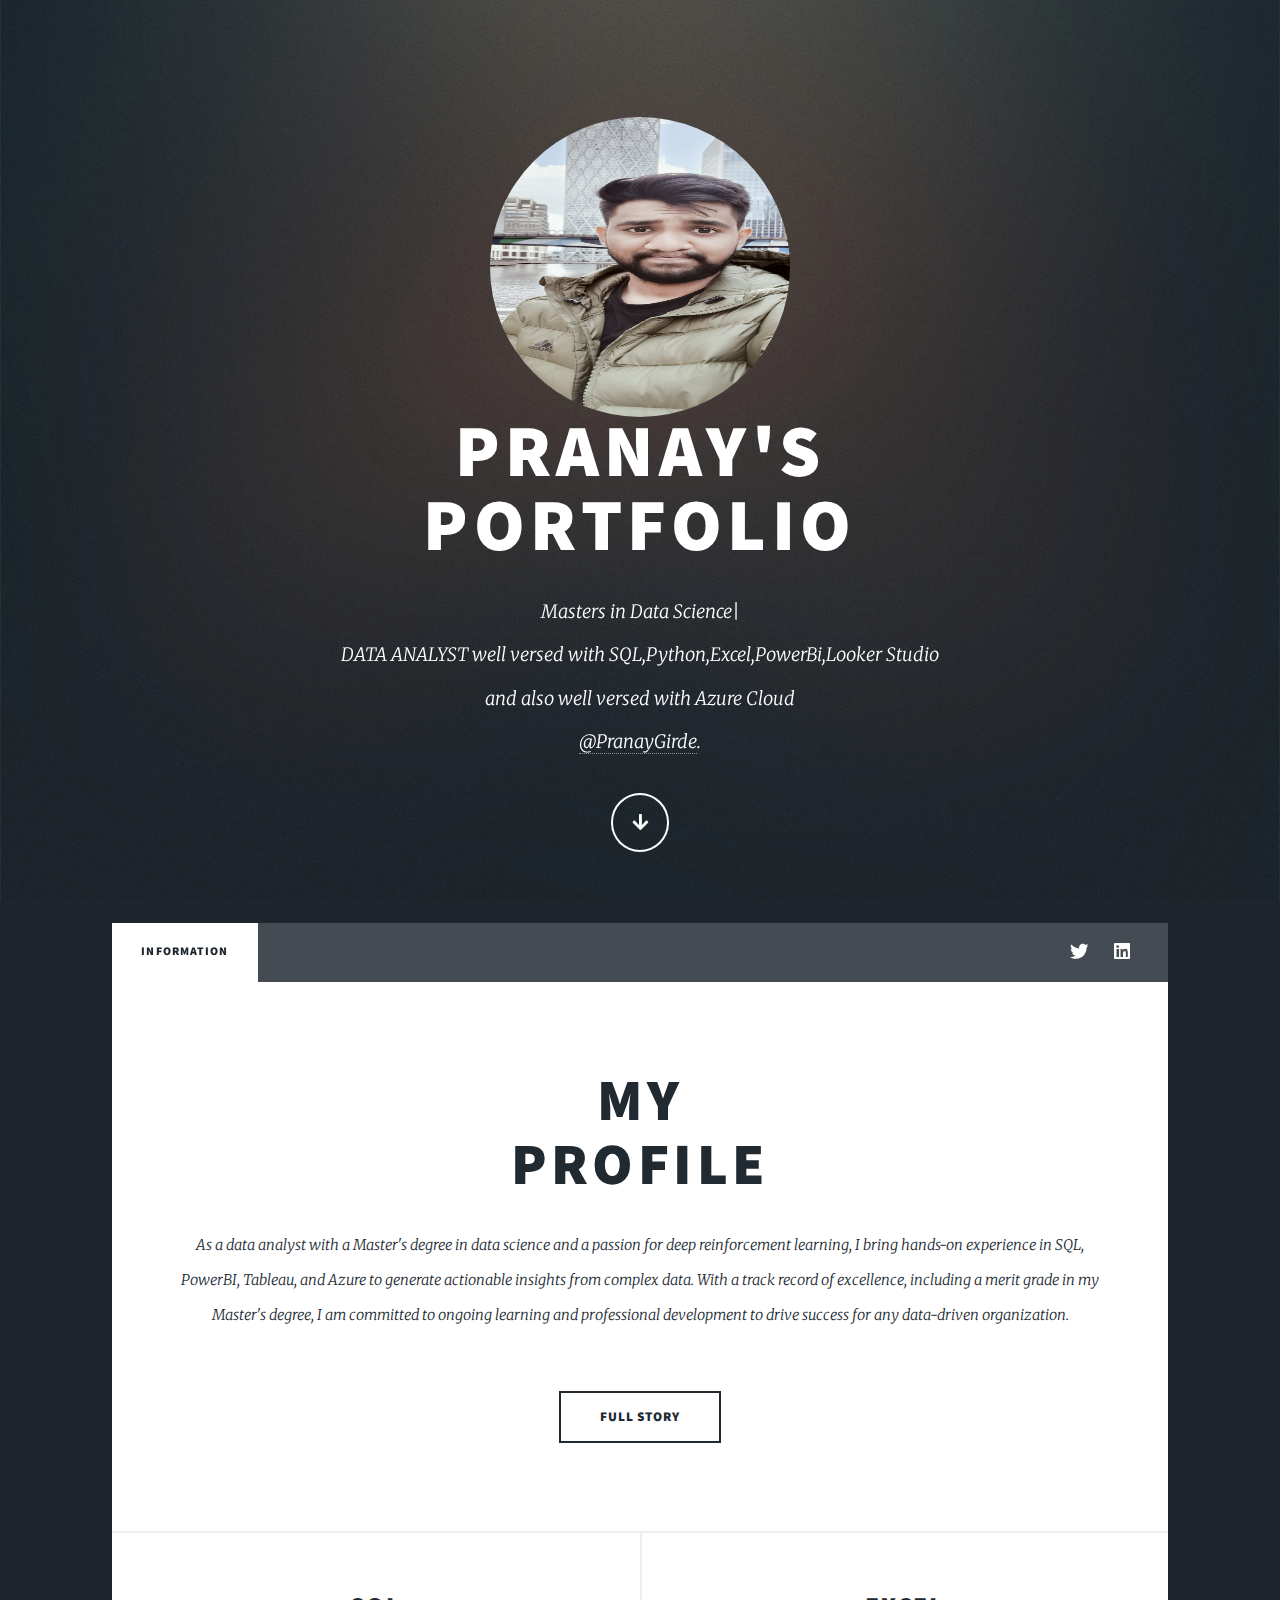
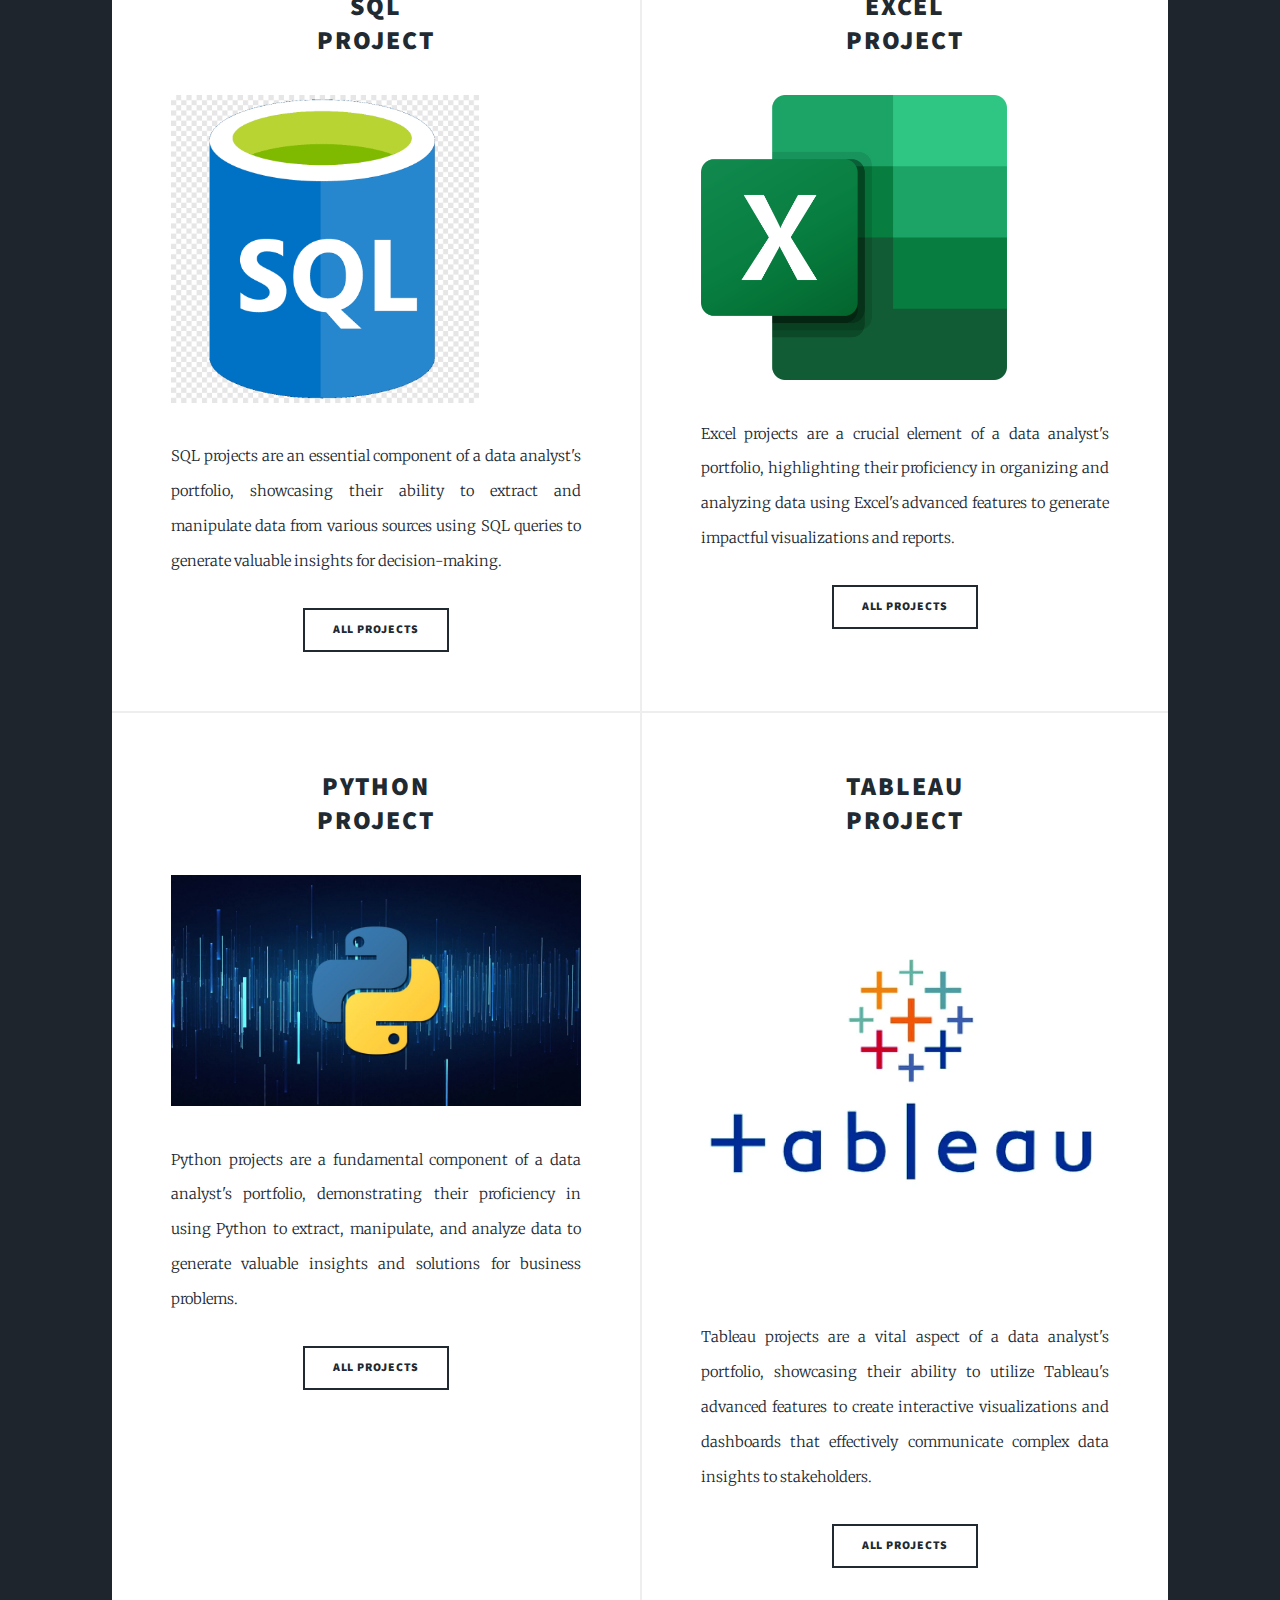
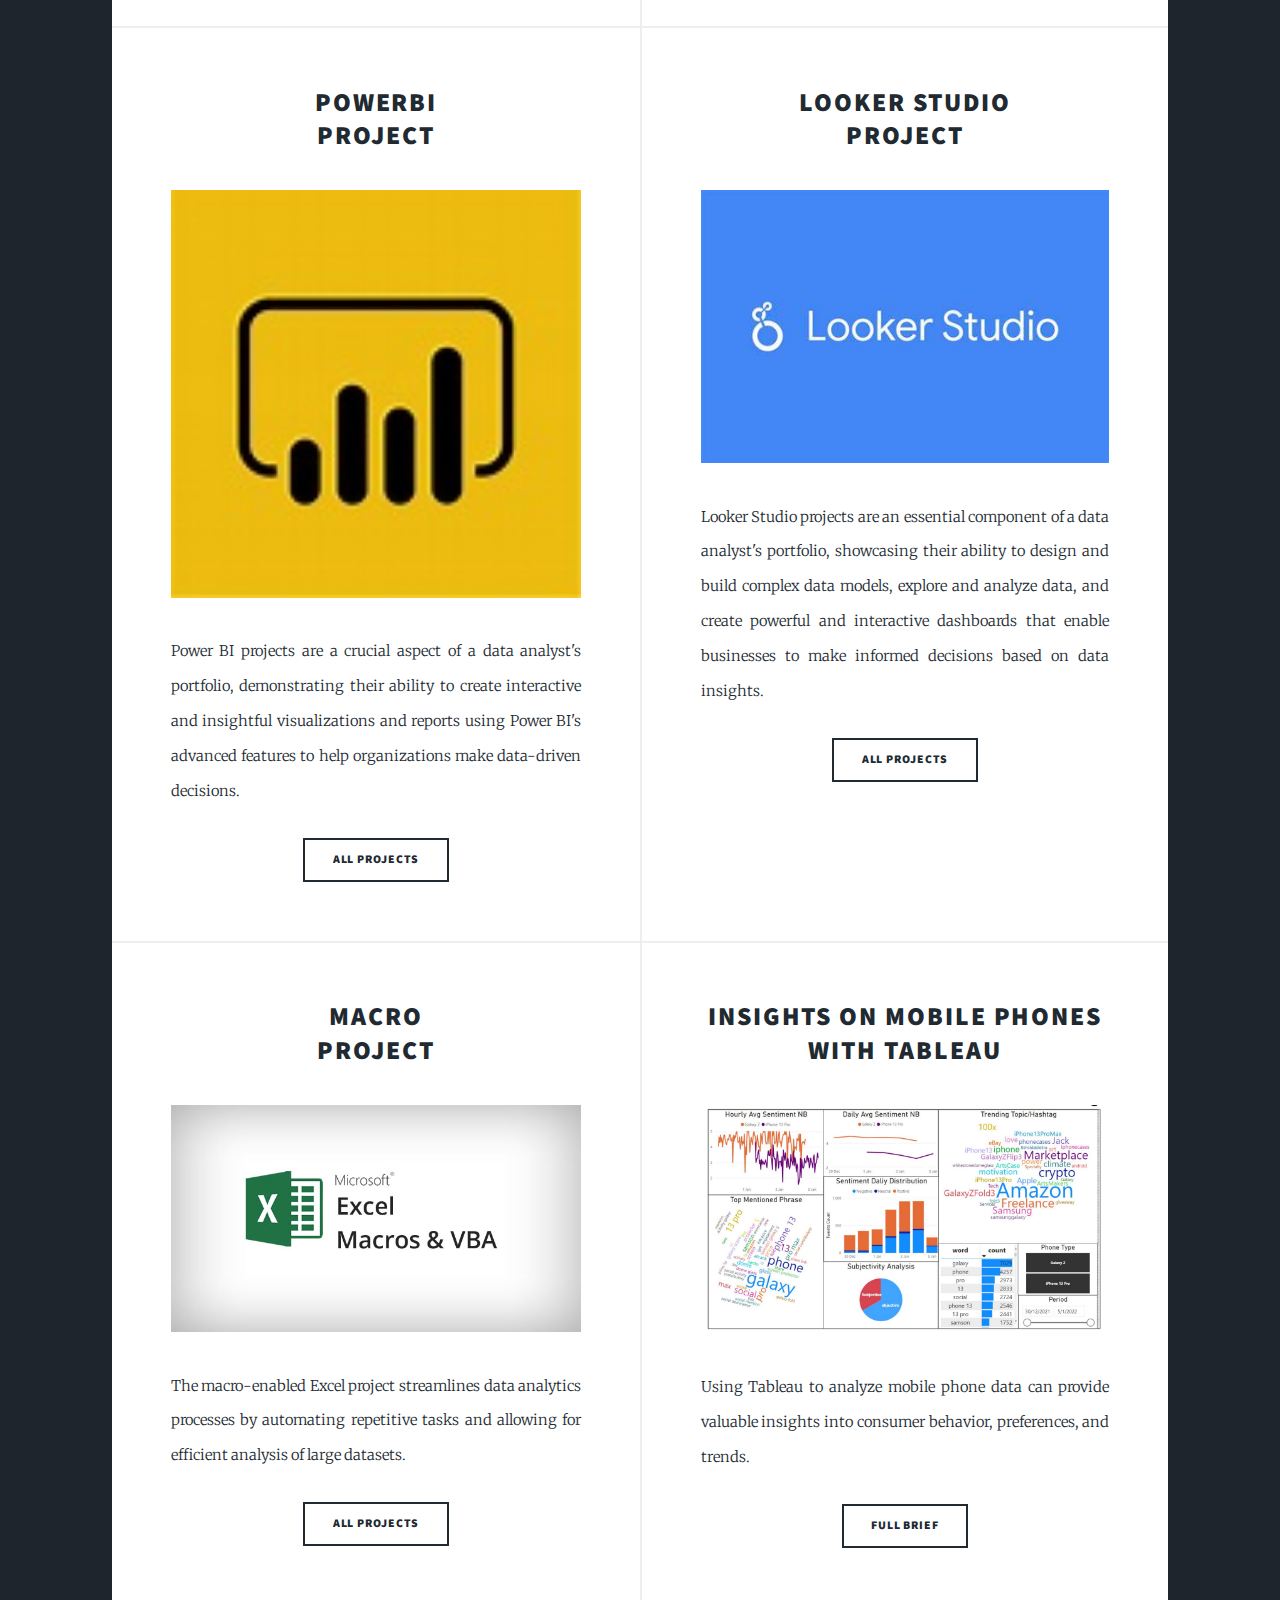
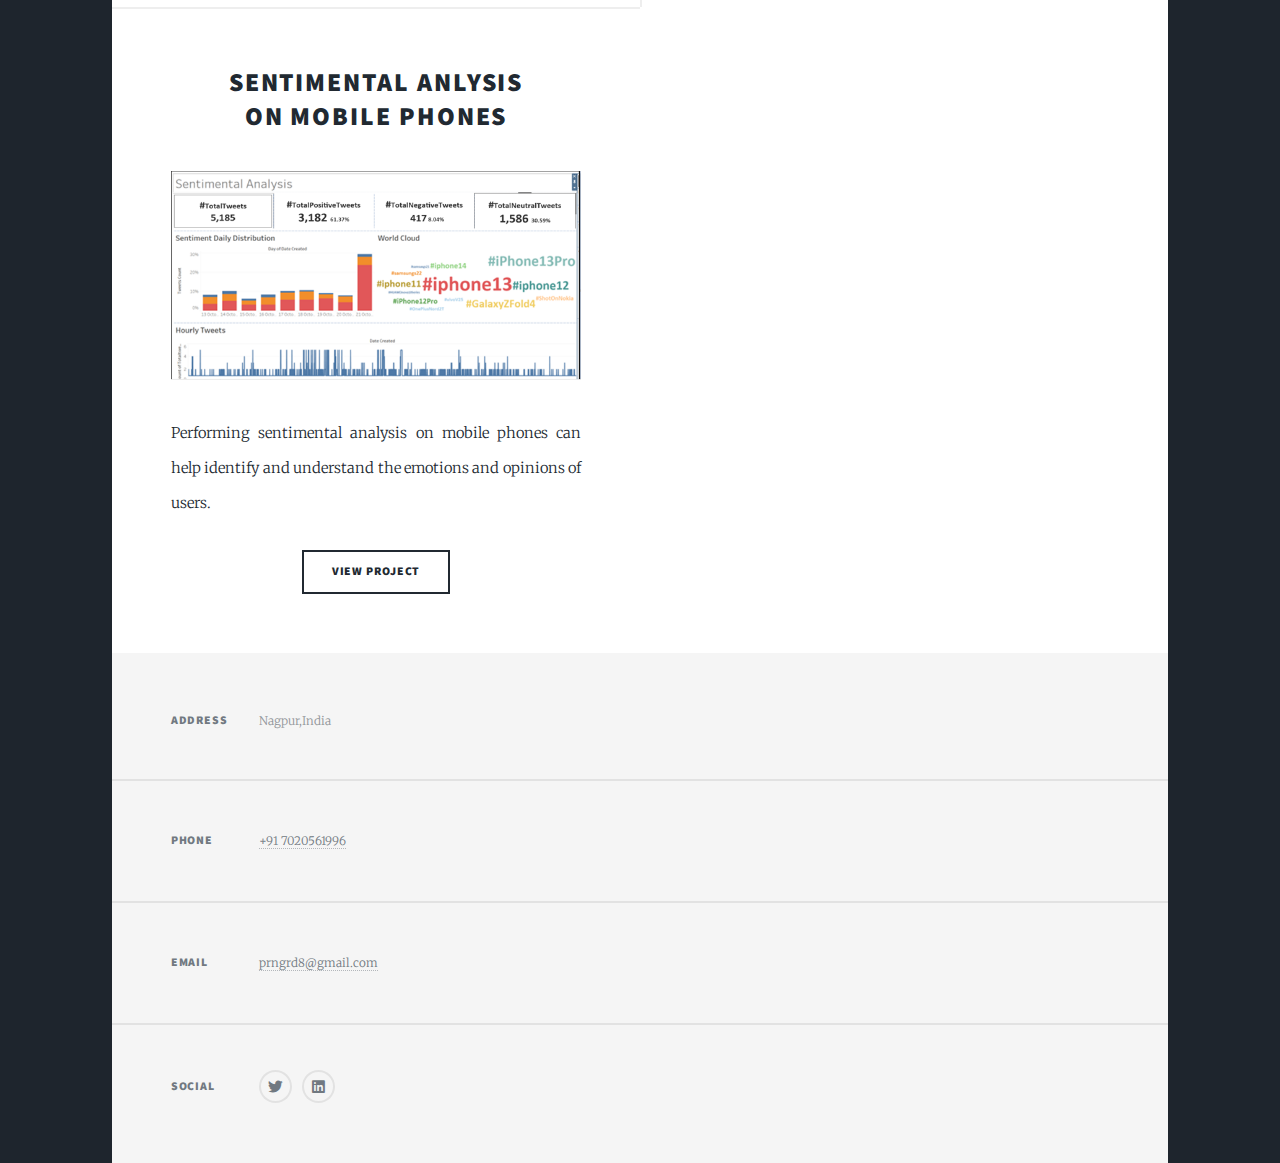
==== index.html @ 705a3957 "Add files via upload" ====
<!DOCTYPE HTML>

<html>
	<head>
		<title>PRANAY GIRDE</title>
		<meta charset="utf-8" />
		<meta name="viewport" content="width=device-width, initial-scale=1, user-scalable=no" />
		<link rel="stylesheet" href="assets/css/main.css" />
		<noscript><link rel="stylesheet" href="assets/css/noscript.css" /></noscript>
	</head>
	<body class="is-preload">

		<!-- Wrapper -->
			<div id="wrapper" class="fade-in">

				<!-- Intro -->
					<div id="intro">

						<div class="header">
							<div class="image-container">
								<img src="images/Myimage.jpeg" alt="" class="circular-image">
							  </div>
							</div> 
						
						<h1>Pranay's<br />
						Portfolio</h1>
						<p>Masters in Data Science|<br /> 
						DATA ANALYST well versed with SQL,Python,Excel,PowerBi,Looker Studio <br />and also well versed with Azure Cloud
						</br><a href="https://www.linkedin.com/in/pranay-girde-b0501016b">@PranayGirde</a>.</p>
						<ul class="actions">
							<li><a href="#header" class="button icon solid solo fa-arrow-down scrolly">Continue</a></li>
						</ul>
					</div>

				<!-- Header -->
					<header id="header">
						<a href="index.html" class="logo">Profile</a>
					</header>

				<!-- Nav -->
					<nav id="nav">
						<ul class="links">
							<li class="active"><a href="index.html">Information</a></li>
						<!--	<li><a href="generic.html">Generic Page</a></li> -->
						<!--	<li><a href="elements.html">Elements Reference</a></li> -->
						</ul>
						<ul class="icons">
							<li><a href="https://twitter.com/girde_pranay" class="icon brands fa-twitter"><span class="label">Twitter</span></a></li>
						<!--	<li><a href="#" class="icon brands fa-facebook-f"><span class="label">Facebook</span></a></li> -->
						<!--	<li><a href="#" class="icon brands fa-instagram"><span class="label">Instagram</span></a></li> -->
						<li><a href="https://www.linkedin.com/in/pranay-girde-b0501016b" class="icon brands fa-linkedin"><span class="label">GitHub</span></a></li>
						
						<!--	<li><a href="#" class="icon brands fa-github"><span class="label">GitHub</span></a></li> -->
						        
						</ul>
					</nav>

				<!-- Main -->
					<div id="main">

						<!-- Featured Post -->
							<article class="post featured">
								<header class="major">
									<!-- <span class="date">April 01, 2023</span> -->
									<h2><a href="#">My<br />
									Profile</a></h2>
									<p>As a data analyst with a Master's degree in data science and a passion for deep reinforcement learning, I
										bring hands-on experience in SQL, PowerBI, Tableau, and Azure to generate actionable insights from
										complex data. With a track record of excellence, including a merit grade in my Master's degree, I am
										committed to ongoing learning and professional development to drive success for any data-driven
										organization.</p>
								</header>
								<!-- <a href="#" class="image fit"><img src="images/Myimage1.jpg" alt="" /></a> -->
								<ul class="actions special">
								<li><a href="MyProfile.html" class="button large">Full Story</a></li> 
								</ul>
							</article>

						<!-- Posts -->
							<section class="posts">
								<article>
									<header>
									<!--	<span class="date">January 01, 2023</span> -->
										<h2><a href="#">SQL<br />
										Project</a></h2>
									</header>
									<!-- <a href="#" class="image fit"><img src="images/SQL.png" alt="" /></a>  -->
									<a href="SQLProjects.html" class="image fit"><img src="images/SQL.png" alt="" style="max-width:75%;"/></a>
									<p>SQL projects are an essential component of a data analyst's portfolio, showcasing their ability to extract and manipulate data from various sources using SQL queries to generate valuable insights for decision-making.</p>
									<ul class="actions special">
										<li><a href="SQLProjects.html" class="button">All Projects</a></li>
									</ul>
								</article>

							<!--	<article>
									<header>
										 <span class="date">Sep 01, 2021</span>
										Project</a></h2>
									</header>
									<a href="AzureProject.html" class="image fit"><img src="images/Azure.webp" alt="" style="max-width:75%;"/></a>
									<p>Excel projects are a crucial element of a data analyst's portfolio, highlighting their proficiency in organizing and analyzing data using Excel's advanced features to generate impactful visualizations and reports.</p>
									<ul class="actions special">
										<li><a href="AzureProject.html" class="button">All Projects</a></li>
									</ul>
								</article> -->	
								
								<article>

									
									<header>
										<!-- <span class="date">Sep 01, 2021</span> -->
										<h2><a href="#">Excel<br />
										Project</a></h2>
									</header>
									<a href="ExcelProject.html" class="image fit"><img src="images/Excel.png" alt="" style="max-width:75%;"/></a>
									<p>Excel projects are a crucial element of a data analyst's portfolio, highlighting their proficiency in organizing and analyzing data using Excel's advanced features to generate impactful visualizations and reports.</p>
									<ul class="actions special">
										<li><a href="ExcelProject.html" class="button">All Projects</a></li>
									</ul>
								</article>


								<article>
									<header>
									<!--	<span class="date">Sep 01, 2021</span> -->
										<h2><a href="#">Python<br />
										Project</a></h2>
									</header>
									<a href="PythonProject.html" class="image fit"><img src="images/Python.webp" alt="" style="max-width:100%;"/></a>
									<p>
										Python projects are a fundamental component of a data analyst's portfolio, demonstrating their proficiency in using Python to extract, manipulate, and analyze data to generate valuable insights and solutions for business problems.</p>
									<ul class="actions special">
										<li><a href="PythonProject.html" class="button">All Projects</a></li>
									</ul>
								</article>

								<article>
									<header>
									<!--	<span class="date">Sep 01, 2021</span> -->
										<h2><a href="#">Tableau<br />
										Project</a></h2>
									</header>
									<a href="TableauProject.html" class="image fit"><img src="images/Tableau.webp" alt="" style="max-width:100%;"/></a>
									<p>Tableau projects are a vital aspect of a data analyst's portfolio, showcasing their ability to utilize Tableau's advanced features to create interactive visualizations and dashboards that effectively communicate complex data insights to stakeholders.</p>
									<ul class="actions special">
										<li><a href="TableauProject.html" class="button">All Projects</a></li>
									</ul>
								</article>


								<article>
									<header>
									<!--	<span class="date">Sep 01, 2021</span> -->
										<h2><a href="#">PowerBi<br />
										Project</a></h2>
									</header>
									<a href="PowerBIProject.html" class="image fit"><img src="images/PowerBI.jfif" alt="" style="max-width:100%;"/></a>
									<p>Power BI projects are a crucial aspect of a data analyst's portfolio, demonstrating their ability to create interactive and insightful visualizations and reports using Power BI's advanced features to help organizations make data-driven decisions.</p>
									<ul class="actions special">
										<li><a href="PowerBIProject.html" class="button">All Projects</a></li>
									</ul>
								</article>


								<article>
									<header>
									<!--	<span class="date">Sep 01, 2021</span> -->
										<h2><a href="#">Looker Studio<br />
										Project</a></h2>
									</header>
									<a href="LookerStudioProject.html" class="image fit"><img src="images/Looker_Studio.jfif" alt="" style="max-width:100%;"/></a>
									<p>Looker Studio projects are an essential component of a data analyst's portfolio, showcasing their ability to design and build complex data models, explore and analyze data, and create powerful and interactive dashboards that enable businesses to make informed decisions based on data insights.</p>
									<ul class="actions special">
										<li><a href="LookerStudioProject.html" class="button">All Projects</a></li>
									</ul>
								</article>


								<article>
									<header>
									<!--	<span class="date">Sep 01, 2021</span> -->
										<h2><a href="#">Macro<br />
										Project</a></h2>
									</header>
									<a href="MacroProject.html" class="image fit"><img src="images/Macros.jpg" alt="" style="max-width:100%;"/></a>
									<p>The macro-enabled Excel project streamlines data analytics processes by automating repetitive tasks and allowing for efficient analysis of large datasets.</p>
									<ul class="actions special">
										<li><a href="MacroProject.html" class="button">All Projects</a></li>
									</ul>
								</article>






								<article>
									<header>
									<!--	<span class="date">February 01, 2023</span>  -->
										<h2><a href="#">Insights on Mobile Phones<br />
										with Tableau</a></h2>
									</header>
									<a href="#" class="image fit"><img src="images/Sentimental_Analysis_Tableau.png" alt="" /></a>
									<p>Using Tableau to analyze mobile phone data can provide valuable insights into consumer behavior, preferences, and trends.</p>
									<ul class="actions special">
										<li><a href="Sentimental Analysis on Mobile Phones.html" class="button">Full Brief</a></li>
									</ul>
								</article>
								<article>
									<header>
									<!--	<span class="date">February 01, 2023</span> -->
										<h2><a href="#">Sentimental Anlysis<br />
										on Mobile Phones</a></h2>
									</header>
									<a href="#" class="image fit"><img src="images/Sentimental_Analysis_Tableau2.png" alt="" /></a>
									<p>Performing sentimental analysis on mobile phones can help identify and understand the emotions and opinions of users.</p>
									<ul class="actions special">
										<li><a href="https://github.com/Pranay62/SentimentalAnalysis_Project.git" class="button">View Project</a></li>
									</ul>
								</article>
								
				

						<!-- Footer -->
						<!--	<footer>
								<div class="pagination">
									
									<a href="#" class="page active">1</a>
									<a href="#" class="page">2</a>
									<a href="#" class="page">3</a>
									<span class="extra">&hellip;</span>
									<a href="#" class="page">8</a>
									<a href="#" class="page">9</a>
									<a href="#" class="page">10</a>
									<a href="#" class="next">Next</a>
								</div>
							</footer> 
						-->
					</div>

				<!-- Footer -->
					<footer id="footer">
					<!--	<section>
							<form method="post" action="#">
								<div class="fields">
									<div class="field">
										<label for="name">Name</label>
										<input type="text" name="name" id="name" />
									</div> -->
								<!--	<div class="field">
										<label for="email">Email</label>
										<input type="text" name="email" id="email" />
									</div>
									<div class="field">
										<label for="message">Message</label>
										<textarea name="message" id="message" rows="3"></textarea>
									</div>
								</div>
								<ul class="actions">
									<li><input type="submit" value="Send Message" /></li>
								</ul>
							</form> 
						</section> -->
						<section class="split contact">
							<section class="alt">
								<h3>Address</h3>
								<p>Nagpur,India</p>
							</section>
							<section>
								<h3>Phone</h3>
								<p><a href="#">+91 7020561996</a></p>
							</section>
							<section>
								<h3>Email</h3>
								<p><a href="#">prngrd8@gmail.com</a></p>
							</section>
							<section>
								<h3>Social</h3>
								<ul class="icons alt">
									<li><a href="https://twitter.com/girde_pranay" class="icon brands alt fa-twitter"><span class="label">Twitter</span></a></li>
									<!--<li><a href="#" class="icon brands alt fa-facebook-f"><span class="label">Facebook</span></a></li> -->
									<li><a href="https://www.linkedin.com/in/pranay-girde-b0501016b" class="icon brands alt fa-linkedin"><span class="label">Linkedin</span></a></li>
								<!--	<li><a href="#" class="icon brands alt fa-github"><span class="label">GitHub</span></a></li> -->
								</ul>
							</section>
						</section>
					</footer> 

				<!-- Copyright -->

				<!-- 	<div id="copyright">
						<ul><li>&copy; Untitled</li><li>Design: <a href="https://html5up.net">HTML5 UP</a></li></ul>
					</div> -->

			</div>

		<!-- Scripts -->
			<script src="assets/js/jquery.min.js"></script>
			<script src="assets/js/jquery.scrollex.min.js"></script>
			<script src="assets/js/jquery.scrolly.min.js"></script>
			<script src="assets/js/browser.min.js"></script>
			<script src="assets/js/breakpoints.min.js"></script>
			<script src="assets/js/util.js"></script>
			<script src="assets/js/main.js"></script>

	</body>
</html>
---- assets/css/main.css ----
@import url(fontawesome-all.min.css);
@import url("https://fonts.googleapis.com/css?family=Merriweather:300,700,300italic,700italic|Source+Sans+Pro:900");

/*
	Massively by HTML5 UP
	html5up.net | @ajlkn
	Free for personal and commercial use under the CCA 3.0 license (html5up.net/license)
*/

html, body, div, span, applet, object,
iframe, h1, h2, h3, h4, h5, h6, p, blockquote,
pre, a, abbr, acronym, address, big, cite,
code, del, dfn, em, img, ins, kbd, q, s, samp,
small, strike, strong, sub, sup, tt, var, b,
u, i, center, dl, dt, dd, ol, ul, li, fieldset,
form, label, legend, table, caption, tbody,
tfoot, thead, tr, th, td, article, aside,
canvas, details, embed, figure, figcaption,
footer, header, hgroup, menu, nav, output, ruby,
section, summary, time, mark, audio, video {
	margin: 0;
	padding: 0;
	border: 0;
	font-size: 100%;
	font: inherit;
	vertical-align: baseline;}

article, aside, details, figcaption, figure,
footer, header, hgroup, menu, nav, section {
	display: block;}

body {
	line-height: 1;
}

ol, ul {
	list-style: none;
}

blockquote, q {
	quotes: none;
}

	blockquote:before, blockquote:after, q:before, q:after {
		content: '';
		content: none;
	}

table {
	border-collapse: collapse;
	border-spacing: 0;
}

body {
	-webkit-text-size-adjust: none;
}

mark {
	background-color: transparent;
	color: inherit;
}

input::-moz-focus-inner {
	border: 0;
	padding: 0;
}

input, select, textarea {
	-moz-appearance: none;
	-webkit-appearance: none;
	-ms-appearance: none;
	appearance: none;
}

/* Basic */

	@-ms-viewport {
		width: device-width;
	}

	body {
		-ms-overflow-style: scrollbar;
	}

	@media screen and (max-width: 480px) {

		html, body {
			min-width: 320px;
		}

	}

	html {
		box-sizing: border-box;
	}

	*, *:before, *:after {
		box-sizing: inherit;
	}

	body {
		background-color: #1e252d;
	}

		body.is-preload *, body.is-preload *:before, body.is-preload *:after {
			-moz-animation: none !important;
			-webkit-animation: none !important;
			-ms-animation: none !important;
			animation: none !important;
			-moz-transition: none !important;
			-webkit-transition: none !important;
			-ms-transition: none !important;
			transition: none !important;
		}

/* Type */

	html {
		font-size: 16pt;
	}

		@media screen and (max-width: 1680px) {

			html {
				font-size: 12pt;
			}

		}

		@media screen and (max-width: 1280px) {

			html {
				font-size: 11pt;
			}

		}

		@media screen and (max-width: 360px) {

			html {
				font-size: 10pt;
			}

		}

	body {
		color: #212931;
	}

	body, input, select, textarea {
		font-family: "Merriweather", Georgia, serif;
		font-weight: 300;
		font-size: 1rem;
		line-height: 2.375;
	}

	a {
		-moz-transition: color 0.2s ease-in-out, background-color 0.2s ease-in-out, border-color 0.2s ease-in-out, box-shadow 0.2s ease-in-out;
		-webkit-transition: color 0.2s ease-in-out, background-color 0.2s ease-in-out, border-color 0.2s ease-in-out, box-shadow 0.2s ease-in-out;
		-ms-transition: color 0.2s ease-in-out, background-color 0.2s ease-in-out, border-color 0.2s ease-in-out, box-shadow 0.2s ease-in-out;
		transition: color 0.2s ease-in-out, background-color 0.2s ease-in-out, border-color 0.2s ease-in-out, box-shadow 0.2s ease-in-out;
		border-bottom: dotted 1px;
		text-decoration: none;
	}

		a:hover {
			border-bottom-color: transparent;
		}

	strong, b {
		font-weight: 600;
	}

	em, i {
		font-style: italic;
	}

	p {
		text-align: justify;
		margin: 0 0 2rem 0;
	}

	h1, h2, h3, h4, h5, h6 {
		font-family: "Source Sans Pro", Helvetica, sans-serif;
		font-weight: 900;
		line-height: 1.5;
		letter-spacing: 0.075em;
		text-transform: uppercase;
		margin: 0 0 1rem 0;
	}

		h1 a, h2 a, h3 a, h4 a, h5 a, h6 a {
			border-bottom: 0;
			color: inherit;
			text-decoration: none;
		}

	h1 {
		font-size: 4rem;
		line-height: 1.1;
		margin: 0 0 2rem 0;
	}

	h2 {
		font-size: 1.75rem;
		line-height: 1.3;
		margin: 0 0 1.5rem 0;
	}

	h3 {
		font-size: 1.25rem;
		margin: 0 0 1.5rem 0;
	}

	h4 {
		font-size: 1rem;
	}

	h5 {
		font-size: 0.9rem;
	}

	h6 {
		font-size: 0.8rem;
	}

	sub {
		font-size: 0.8rem;
		position: relative;
		top: 0.5rem;
	}

	sup {
		font-size: 0.8rem;
		position: relative;
		top: -0.5rem;
	}

	blockquote {
		border-left: solid 4px;
		font-style: italic;
		margin: 0 0 2rem 0;
		padding: 0.5rem 0 0.5rem 2rem;
	}

	code {
		border: solid 2px;
		font-family: "Courier New", monospace;
		font-size: 0.9rem;
		margin: 0 0.25rem;
		padding: 0.25rem 0.65rem;
	}

	pre {
		-webkit-overflow-scrolling: touch;
		font-family: "Courier New", monospace;
		font-size: 0.9rem;
		margin: 0 0 2rem 0;
	}

		pre code {
			display: block;
			line-height: 1.75;
			padding: 1rem 1.5rem;
			overflow-x: auto;
		}

	hr {
		border: 0;
		border-bottom: solid 2px;
		margin: 3rem 0;
	}

		hr.major {
			margin: 5rem 0;
		}

	.align-left {
		text-align: left;
	}

	.align-center {
		text-align: center;
	}

	.align-right {
		text-align: right;
	}

	input, select, textarea {
		color: #212931;
	}

	a {
		color: #212931;
		border-bottom-color: rgba(33, 41, 49, 0.5);
	}

		a:hover {
			border-bottom-color: transparent;
			color: #18bfef !important;
		}

	strong, b {
		color: #212931;
	}

	h1, h2, h3, h4, h5, h6 {
		color: #212931;
	}

	blockquote {
		border-left-color: #eeeeee;
	}

	code {
		background: rgba(220, 220, 220, 0.25);
		border-color: #eeeeee;
	}

	hr {
		border-bottom-color: #eeeeee;
	}

/* Row */

	.row {
		display: flex;
		flex-wrap: wrap;
		box-sizing: border-box;
		align-items: stretch;
	}

		.row > * {
			box-sizing: border-box;
		}

		.row.gtr-uniform > * > :last-child {
			margin-bottom: 0;
		}

		.row.aln-left {
			justify-content: flex-start;
		}

		.row.aln-center {
			justify-content: center;
		}

		.row.aln-right {
			justify-content: flex-end;
		}

		.row.aln-top {
			align-items: flex-start;
		}

		.row.aln-middle {
			align-items: center;
		}

		.row.aln-bottom {
			align-items: flex-end;
		}

		.row > .imp {
			order: -1;
		}

		.row > .col-1 {
			width: 8.33333%;
		}

		.row > .off-1 {
			margin-left: 8.33333%;
		}

		.row > .col-2 {
			width: 16.66667%;
		}

		.row > .off-2 {
			margin-left: 16.66667%;
		}

		.row > .col-3 {
			width: 25%;
		}

		.row > .off-3 {
			margin-left: 25%;
		}

		.row > .col-4 {
			width: 33.33333%;
		}

		.row > .off-4 {
			margin-left: 33.33333%;
		}

		.row > .col-5 {
			width: 41.66667%;
		}

		.row > .off-5 {
			margin-left: 41.66667%;
		}

		.row > .col-6 {
			width: 50%;
		}

		.row > .off-6 {
			margin-left: 50%;
		}

		.row > .col-7 {
			width: 58.33333%;
		}

		.row > .off-7 {
			margin-left: 58.33333%;
		}

		.row > .col-8 {
			width: 66.66667%;
		}

		.row > .off-8 {
			margin-left: 66.66667%;
		}

		.row > .col-9 {
			width: 75%;
		}

		.row > .off-9 {
			margin-left: 75%;
		}

		.row > .col-10 {
			width: 83.33333%;
		}

		.row > .off-10 {
			margin-left: 83.33333%;
		}

		.row > .col-11 {
			width: 91.66667%;
		}

		.row > .off-11 {
			margin-left: 91.66667%;
		}

		.row > .col-12 {
			width: 100%;
		}

		.row > .off-12 {
			margin-left: 100%;
		}

		.row.gtr-0 {
			margin-top: 0;
			margin-left: 0rem;
		}

			.row.gtr-0 > * {
				padding: 0 0 0 0rem;
			}

			.row.gtr-0.gtr-uniform {
				margin-top: 0rem;
			}

				.row.gtr-0.gtr-uniform > * {
					padding-top: 0rem;
				}

		.row.gtr-25 {
			margin-top: 0;
			margin-left: -0.375rem;
		}

			.row.gtr-25 > * {
				padding: 0 0 0 0.375rem;
			}

			.row.gtr-25.gtr-uniform {
				margin-top: -0.375rem;
			}

				.row.gtr-25.gtr-uniform > * {
					padding-top: 0.375rem;
				}

		.row.gtr-50 {
			margin-top: 0;
			margin-left: -0.75rem;
		}

			.row.gtr-50 > * {
				padding: 0 0 0 0.75rem;
			}

			.row.gtr-50.gtr-uniform {
				margin-top: -0.75rem;
			}

				.row.gtr-50.gtr-uniform > * {
					padding-top: 0.75rem;
				}

		.row {
			margin-top: 0;
			margin-left: -1.5rem;
		}

			.row > * {
				padding: 0 0 0 1.5rem;
			}

			.row.gtr-uniform {
				margin-top: -1.5rem;
			}

				.row.gtr-uniform > * {
					padding-top: 1.5rem;
				}

		.row.gtr-150 {
			margin-top: 0;
			margin-left: -2.25rem;
		}

			.row.gtr-150 > * {
				padding: 0 0 0 2.25rem;
			}

			.row.gtr-150.gtr-uniform {
				margin-top: -2.25rem;
			}

				.row.gtr-150.gtr-uniform > * {
					padding-top: 2.25rem;
				}

		.row.gtr-200 {
			margin-top: 0;
			margin-left: -3rem;
		}

			.row.gtr-200 > * {
				padding: 0 0 0 3rem;
			}

			.row.gtr-200.gtr-uniform {
				margin-top: -3rem;
			}

				.row.gtr-200.gtr-uniform > * {
					padding-top: 3rem;
				}

		@media screen and (max-width: 1680px) {

			.row {
				display: flex;
				flex-wrap: wrap;
				box-sizing: border-box;
				align-items: stretch;
			}

				.row > * {
					box-sizing: border-box;
				}

				.row.gtr-uniform > * > :last-child {
					margin-bottom: 0;
				}

				.row.aln-left {
					justify-content: flex-start;
				}

				.row.aln-center {
					justify-content: center;
				}

				.row.aln-right {
					justify-content: flex-end;
				}

				.row.aln-top {
					align-items: flex-start;
				}

				.row.aln-middle {
					align-items: center;
				}

				.row.aln-bottom {
					align-items: flex-end;
				}

				.row > .imp-xlarge {
					order: -1;
				}

				.row > .col-1-xlarge {
					width: 8.33333%;
				}

				.row > .off-1-xlarge {
					margin-left: 8.33333%;
				}

				.row > .col-2-xlarge {
					width: 16.66667%;
				}

				.row > .off-2-xlarge {
					margin-left: 16.66667%;
				}

				.row > .col-3-xlarge {
					width: 25%;
				}

				.row > .off-3-xlarge {
					margin-left: 25%;
				}

				.row > .col-4-xlarge {
					width: 33.33333%;
				}

				.row > .off-4-xlarge {
					margin-left: 33.33333%;
				}

				.row > .col-5-xlarge {
					width: 41.66667%;
				}

				.row > .off-5-xlarge {
					margin-left: 41.66667%;
				}

				.row > .col-6-xlarge {
					width: 50%;
				}

				.row > .off-6-xlarge {
					margin-left: 50%;
				}

				.row > .col-7-xlarge {
					width: 58.33333%;
				}

				.row > .off-7-xlarge {
					margin-left: 58.33333%;
				}

				.row > .col-8-xlarge {
					width: 66.66667%;
				}

				.row > .off-8-xlarge {
					margin-left: 66.66667%;
				}

				.row > .col-9-xlarge {
					width: 75%;
				}

				.row > .off-9-xlarge {
					margin-left: 75%;
				}

				.row > .col-10-xlarge {
					width: 83.33333%;
				}

				.row > .off-10-xlarge {
					margin-left: 83.33333%;
				}

				.row > .col-11-xlarge {
					width: 91.66667%;
				}

				.row > .off-11-xlarge {
					margin-left: 91.66667%;
				}

				.row > .col-12-xlarge {
					width: 100%;
				}

				.row > .off-12-xlarge {
					margin-left: 100%;
				}

				.row.gtr-0 {
					margin-top: 0;
					margin-left: 0rem;
				}

					.row.gtr-0 > * {
						padding: 0 0 0 0rem;
					}

					.row.gtr-0.gtr-uniform {
						margin-top: 0rem;
					}

						.row.gtr-0.gtr-uniform > * {
							padding-top: 0rem;
						}

				.row.gtr-25 {
					margin-top: 0;
					margin-left: -0.375rem;
				}

					.row.gtr-25 > * {
						padding: 0 0 0 0.375rem;
					}

					.row.gtr-25.gtr-uniform {
						margin-top: -0.375rem;
					}

						.row.gtr-25.gtr-uniform > * {
							padding-top: 0.375rem;
						}

				.row.gtr-50 {
					margin-top: 0;
					margin-left: -0.75rem;
				}

					.row.gtr-50 > * {
						padding: 0 0 0 0.75rem;
					}

					.row.gtr-50.gtr-uniform {
						margin-top: -0.75rem;
					}

						.row.gtr-50.gtr-uniform > * {
							padding-top: 0.75rem;
						}

				.row {
					margin-top: 0;
					margin-left: -1.5rem;
				}

					.row > * {
						padding: 0 0 0 1.5rem;
					}

					.row.gtr-uniform {
						margin-top: -1.5rem;
					}

						.row.gtr-uniform > * {
							padding-top: 1.5rem;
						}

				.row.gtr-150 {
					margin-top: 0;
					margin-left: -2.25rem;
				}

					.row.gtr-150 > * {
						padding: 0 0 0 2.25rem;
					}

					.row.gtr-150.gtr-uniform {
						margin-top: -2.25rem;
					}

						.row.gtr-150.gtr-uniform > * {
							padding-top: 2.25rem;
						}

				.row.gtr-200 {
					margin-top: 0;
					margin-left: -3rem;
				}

					.row.gtr-200 > * {
						padding: 0 0 0 3rem;
					}

					.row.gtr-200.gtr-uniform {
						margin-top: -3rem;
					}

						.row.gtr-200.gtr-uniform > * {
							padding-top: 3rem;
						}

		}

		@media screen and (max-width: 1280px) {

			.row {
				display: flex;
				flex-wrap: wrap;
				box-sizing: border-box;
				align-items: stretch;
			}

				.row > * {
					box-sizing: border-box;
				}

				.row.gtr-uniform > * > :last-child {
					margin-bottom: 0;
				}

				.row.aln-left {
					justify-content: flex-start;
				}

				.row.aln-center {
					justify-content: center;
				}

				.row.aln-right {
					justify-content: flex-end;
				}

				.row.aln-top {
					align-items: flex-start;
				}

				.row.aln-middle {
					align-items: center;
				}

				.row.aln-bottom {
					align-items: flex-end;
				}

				.row > .imp-large {
					order: -1;
				}

				.row > .col-1-large {
					width: 8.33333%;
				}

				.row > .off-1-large {
					margin-left: 8.33333%;
				}

				.row > .col-2-large {
					width: 16.66667%;
				}

				.row > .off-2-large {
					margin-left: 16.66667%;
				}

				.row > .col-3-large {
					width: 25%;
				}

				.row > .off-3-large {
					margin-left: 25%;
				}

				.row > .col-4-large {
					width: 33.33333%;
				}

				.row > .off-4-large {
					margin-left: 33.33333%;
				}

				.row > .col-5-large {
					width: 41.66667%;
				}

				.row > .off-5-large {
					margin-left: 41.66667%;
				}

				.row > .col-6-large {
					width: 50%;
				}

				.row > .off-6-large {
					margin-left: 50%;
				}

				.row > .col-7-large {
					width: 58.33333%;
				}

				.row > .off-7-large {
					margin-left: 58.33333%;
				}

				.row > .col-8-large {
					width: 66.66667%;
				}

				.row > .off-8-large {
					margin-left: 66.66667%;
				}

				.row > .col-9-large {
					width: 75%;
				}

				.row > .off-9-large {
					margin-left: 75%;
				}

				.row > .col-10-large {
					width: 83.33333%;
				}

				.row > .off-10-large {
					margin-left: 83.33333%;
				}

				.row > .col-11-large {
					width: 91.66667%;
				}

				.row > .off-11-large {
					margin-left: 91.66667%;
				}

				.row > .col-12-large {
					width: 100%;
				}

				.row > .off-12-large {
					margin-left: 100%;
				}

				.row.gtr-0 {
					margin-top: 0;
					margin-left: 0rem;
				}

					.row.gtr-0 > * {
						padding: 0 0 0 0rem;
					}

					.row.gtr-0.gtr-uniform {
						margin-top: 0rem;
					}

						.row.gtr-0.gtr-uniform > * {
							padding-top: 0rem;
						}

				.row.gtr-25 {
					margin-top: 0;
					margin-left: -0.375rem;
				}

					.row.gtr-25 > * {
						padding: 0 0 0 0.375rem;
					}

					.row.gtr-25.gtr-uniform {
						margin-top: -0.375rem;
					}

						.row.gtr-25.gtr-uniform > * {
							padding-top: 0.375rem;
						}

				.row.gtr-50 {
					margin-top: 0;
					margin-left: -0.75rem;
				}

					.row.gtr-50 > * {
						padding: 0 0 0 0.75rem;
					}

					.row.gtr-50.gtr-uniform {
						margin-top: -0.75rem;
					}

						.row.gtr-50.gtr-uniform > * {
							padding-top: 0.75rem;
						}

				.row {
					margin-top: 0;
					margin-left: -1.5rem;
				}

					.row > * {
						padding: 0 0 0 1.5rem;
					}

					.row.gtr-uniform {
						margin-top: -1.5rem;
					}

						.row.gtr-uniform > * {
							padding-top: 1.5rem;
						}

				.row.gtr-150 {
					margin-top: 0;
					margin-left: -2.25rem;
				}

					.row.gtr-150 > * {
						padding: 0 0 0 2.25rem;
					}

					.row.gtr-150.gtr-uniform {
						margin-top: -2.25rem;
					}

						.row.gtr-150.gtr-uniform > * {
							padding-top: 2.25rem;
						}

				.row.gtr-200 {
					margin-top: 0;
					margin-left: -3rem;
				}

					.row.gtr-200 > * {
						padding: 0 0 0 3rem;
					}

					.row.gtr-200.gtr-uniform {
						margin-top: -3rem;
					}

						.row.gtr-200.gtr-uniform > * {
							padding-top: 3rem;
						}

		}

		@media screen and (max-width: 980px) {

			.row {
				display: flex;
				flex-wrap: wrap;
				box-sizing: border-box;
				align-items: stretch;
			}

				.row > * {
					box-sizing: border-box;
				}

				.row.gtr-uniform > * > :last-child {
					margin-bottom: 0;
				}

				.row.aln-left {
					justify-content: flex-start;
				}

				.row.aln-center {
					justify-content: center;
				}

				.row.aln-right {
					justify-content: flex-end;
				}

				.row.aln-top {
					align-items: flex-start;
				}

				.row.aln-middle {
					align-items: center;
				}

				.row.aln-bottom {
					align-items: flex-end;
				}

				.row > .imp-medium {
					order: -1;
				}

				.row > .col-1-medium {
					width: 8.33333%;
				}

				.row > .off-1-medium {
					margin-left: 8.33333%;
				}

				.row > .col-2-medium {
					width: 16.66667%;
				}

				.row > .off-2-medium {
					margin-left: 16.66667%;
				}

				.row > .col-3-medium {
					width: 25%;
				}

				.row > .off-3-medium {
					margin-left: 25%;
				}

				.row > .col-4-medium {
					width: 33.33333%;
				}

				.row > .off-4-medium {
					margin-left: 33.33333%;
				}

				.row > .col-5-medium {
					width: 41.66667%;
				}

				.row > .off-5-medium {
					margin-left: 41.66667%;
				}

				.row > .col-6-medium {
					width: 50%;
				}

				.row > .off-6-medium {
					margin-left: 50%;
				}

				.row > .col-7-medium {
					width: 58.33333%;
				}

				.row > .off-7-medium {
					margin-left: 58.33333%;
				}

				.row > .col-8-medium {
					width: 66.66667%;
				}

				.row > .off-8-medium {
					margin-left: 66.66667%;
				}

				.row > .col-9-medium {
					width: 75%;
				}

				.row > .off-9-medium {
					margin-left: 75%;
				}

				.row > .col-10-medium {
					width: 83.33333%;
				}

				.row > .off-10-medium {
					margin-left: 83.33333%;
				}

				.row > .col-11-medium {
					width: 91.66667%;
				}

				.row > .off-11-medium {
					margin-left: 91.66667%;
				}

				.row > .col-12-medium {
					width: 100%;
				}

				.row > .off-12-medium {
					margin-left: 100%;
				}

				.row.gtr-0 {
					margin-top: 0;
					margin-left: 0rem;
				}

					.row.gtr-0 > * {
						padding: 0 0 0 0rem;
					}

					.row.gtr-0.gtr-uniform {
						margin-top: 0rem;
					}

						.row.gtr-0.gtr-uniform > * {
							padding-top: 0rem;
						}

				.row.gtr-25 {
					margin-top: 0;
					margin-left: -0.375rem;
				}

					.row.gtr-25 > * {
						padding: 0 0 0 0.375rem;
					}

					.row.gtr-25.gtr-uniform {
						margin-top: -0.375rem;
					}

						.row.gtr-25.gtr-uniform > * {
							padding-top: 0.375rem;
						}

				.row.gtr-50 {
					margin-top: 0;
					margin-left: -0.75rem;
				}

					.row.gtr-50 > * {
						padding: 0 0 0 0.75rem;
					}

					.row.gtr-50.gtr-uniform {
						margin-top: -0.75rem;
					}

						.row.gtr-50.gtr-uniform > * {
							padding-top: 0.75rem;
						}

				.row {
					margin-top: 0;
					margin-left: -1.5rem;
				}

					.row > * {
						padding: 0 0 0 1.5rem;
					}

					.row.gtr-uniform {
						margin-top: -1.5rem;
					}

						.row.gtr-uniform > * {
							padding-top: 1.5rem;
						}

				.row.gtr-150 {
					margin-top: 0;
					margin-left: -2.25rem;
				}

					.row.gtr-150 > * {
						padding: 0 0 0 2.25rem;
					}

					.row.gtr-150.gtr-uniform {
						margin-top: -2.25rem;
					}

						.row.gtr-150.gtr-uniform > * {
							padding-top: 2.25rem;
						}

				.row.gtr-200 {
					margin-top: 0;
					margin-left: -3rem;
				}

					.row.gtr-200 > * {
						padding: 0 0 0 3rem;
					}

					.row.gtr-200.gtr-uniform {
						margin-top: -3rem;
					}

						.row.gtr-200.gtr-uniform > * {
							padding-top: 3rem;
						}

		}

		@media screen and (max-width: 736px) {

			.row {
				display: flex;
				flex-wrap: wrap;
				box-sizing: border-box;
				align-items: stretch;
			}

				.row > * {
					box-sizing: border-box;
				}

				.row.gtr-uniform > * > :last-child {
					margin-bottom: 0;
				}

				.row.aln-left {
					justify-content: flex-start;
				}

				.row.aln-center {
					justify-content: center;
				}

				.row.aln-right {
					justify-content: flex-end;
				}

				.row.aln-top {
					align-items: flex-start;
				}

				.row.aln-middle {
					align-items: center;
				}

				.row.aln-bottom {
					align-items: flex-end;
				}

				.row > .imp-small {
					order: -1;
				}

				.row > .col-1-small {
					width: 8.33333%;
				}

				.row > .off-1-small {
					margin-left: 8.33333%;
				}

				.row > .col-2-small {
					width: 16.66667%;
				}

				.row > .off-2-small {
					margin-left: 16.66667%;
				}

				.row > .col-3-small {
					width: 25%;
				}

				.row > .off-3-small {
					margin-left: 25%;
				}

				.row > .col-4-small {
					width: 33.33333%;
				}

				.row > .off-4-small {
					margin-left: 33.33333%;
				}

				.row > .col-5-small {
					width: 41.66667%;
				}

				.row > .off-5-small {
					margin-left: 41.66667%;
				}

				.row > .col-6-small {
					width: 50%;
				}

				.row > .off-6-small {
					margin-left: 50%;
				}

				.row > .col-7-small {
					width: 58.33333%;
				}

				.row > .off-7-small {
					margin-left: 58.33333%;
				}

				.row > .col-8-small {
					width: 66.66667%;
				}

				.row > .off-8-small {
					margin-left: 66.66667%;
				}

				.row > .col-9-small {
					width: 75%;
				}

				.row > .off-9-small {
					margin-left: 75%;
				}

				.row > .col-10-small {
					width: 83.33333%;
				}

				.row > .off-10-small {
					margin-left: 83.33333%;
				}

				.row > .col-11-small {
					width: 91.66667%;
				}

				.row > .off-11-small {
					margin-left: 91.66667%;
				}

				.row > .col-12-small {
					width: 100%;
				}

				.row > .off-12-small {
					margin-left: 100%;
				}

				.row.gtr-0 {
					margin-top: 0;
					margin-left: 0rem;
				}

					.row.gtr-0 > * {
						padding: 0 0 0 0rem;
					}

					.row.gtr-0.gtr-uniform {
						margin-top: 0rem;
					}

						.row.gtr-0.gtr-uniform > * {
							padding-top: 0rem;
						}

				.row.gtr-25 {
					margin-top: 0;
					margin-left: -0.375rem;
				}

					.row.gtr-25 > * {
						padding: 0 0 0 0.375rem;
					}

					.row.gtr-25.gtr-uniform {
						margin-top: -0.375rem;
					}

						.row.gtr-25.gtr-uniform > * {
							padding-top: 0.375rem;
						}

				.row.gtr-50 {
					margin-top: 0;
					margin-left: -0.75rem;
				}

					.row.gtr-50 > * {
						padding: 0 0 0 0.75rem;
					}

					.row.gtr-50.gtr-uniform {
						margin-top: -0.75rem;
					}

						.row.gtr-50.gtr-uniform > * {
							padding-top: 0.75rem;
						}

				.row {
					margin-top: 0;
					margin-left: -1.5rem;
				}

					.row > * {
						padding: 0 0 0 1.5rem;
					}

					.row.gtr-uniform {
						margin-top: -1.5rem;
					}

						.row.gtr-uniform > * {
							padding-top: 1.5rem;
						}

				.row.gtr-150 {
					margin-top: 0;
					margin-left: -2.25rem;
				}

					.row.gtr-150 > * {
						padding: 0 0 0 2.25rem;
					}

					.row.gtr-150.gtr-uniform {
						margin-top: -2.25rem;
					}

						.row.gtr-150.gtr-uniform > * {
							padding-top: 2.25rem;
						}

				.row.gtr-200 {
					margin-top: 0;
					margin-left: -3rem;
				}

					.row.gtr-200 > * {
						padding: 0 0 0 3rem;
					}

					.row.gtr-200.gtr-uniform {
						margin-top: -3rem;
					}

						.row.gtr-200.gtr-uniform > * {
							padding-top: 3rem;
						}

		}

		@media screen and (max-width: 480px) {

			.row {
				display: flex;
				flex-wrap: wrap;
				box-sizing: border-box;
				align-items: stretch;
			}

				.row > * {
					box-sizing: border-box;
				}

				.row.gtr-uniform > * > :last-child {
					margin-bottom: 0;
				}

				.row.aln-left {
					justify-content: flex-start;
				}

				.row.aln-center {
					justify-content: center;
				}

				.row.aln-right {
					justify-content: flex-end;
				}

				.row.aln-top {
					align-items: flex-start;
				}

				.row.aln-middle {
					align-items: center;
				}

				.row.aln-bottom {
					align-items: flex-end;
				}

				.row > .imp-xsmall {
					order: -1;
				}

				.row > .col-1-xsmall {
					width: 8.33333%;
				}

				.row > .off-1-xsmall {
					margin-left: 8.33333%;
				}

				.row > .col-2-xsmall {
					width: 16.66667%;
				}

				.row > .off-2-xsmall {
					margin-left: 16.66667%;
				}

				.row > .col-3-xsmall {
					width: 25%;
				}

				.row > .off-3-xsmall {
					margin-left: 25%;
				}

				.row > .col-4-xsmall {
					width: 33.33333%;
				}

				.row > .off-4-xsmall {
					margin-left: 33.33333%;
				}

				.row > .col-5-xsmall {
					width: 41.66667%;
				}

				.row > .off-5-xsmall {
					margin-left: 41.66667%;
				}

				.row > .col-6-xsmall {
					width: 50%;
				}

				.row > .off-6-xsmall {
					margin-left: 50%;
				}

				.row > .col-7-xsmall {
					width: 58.33333%;
				}

				.row > .off-7-xsmall {
					margin-left: 58.33333%;
				}

				.row > .col-8-xsmall {
					width: 66.66667%;
				}

				.row > .off-8-xsmall {
					margin-left: 66.66667%;
				}

				.row > .col-9-xsmall {
					width: 75%;
				}

				.row > .off-9-xsmall {
					margin-left: 75%;
				}

				.row > .col-10-xsmall {
					width: 83.33333%;
				}

				.row > .off-10-xsmall {
					margin-left: 83.33333%;
				}

				.row > .col-11-xsmall {
					width: 91.66667%;
				}

				.row > .off-11-xsmall {
					margin-left: 91.66667%;
				}

				.row > .col-12-xsmall {
					width: 100%;
				}

				.row > .off-12-xsmall {
					margin-left: 100%;
				}

				.row.gtr-0 {
					margin-top: 0;
					margin-left: 0rem;
				}

					.row.gtr-0 > * {
						padding: 0 0 0 0rem;
					}

					.row.gtr-0.gtr-uniform {
						margin-top: 0rem;
					}

						.row.gtr-0.gtr-uniform > * {
							padding-top: 0rem;
						}

				.row.gtr-25 {
					margin-top: 0;
					margin-left: -0.375rem;
				}

					.row.gtr-25 > * {
						padding: 0 0 0 0.375rem;
					}

					.row.gtr-25.gtr-uniform {
						margin-top: -0.375rem;
					}

						.row.gtr-25.gtr-uniform > * {
							padding-top: 0.375rem;
						}

				.row.gtr-50 {
					margin-top: 0;
					margin-left: -0.75rem;
				}

					.row.gtr-50 > * {
						padding: 0 0 0 0.75rem;
					}

					.row.gtr-50.gtr-uniform {
						margin-top: -0.75rem;
					}

						.row.gtr-50.gtr-uniform > * {
							padding-top: 0.75rem;
						}

				.row {
					margin-top: 0;
					margin-left: -1.5rem;
				}

					.row > * {
						padding: 0 0 0 1.5rem;
					}

					.row.gtr-uniform {
						margin-top: -1.5rem;
					}

						.row.gtr-uniform > * {
							padding-top: 1.5rem;
						}

				.row.gtr-150 {
					margin-top: 0;
					margin-left: -2.25rem;
				}

					.row.gtr-150 > * {
						padding: 0 0 0 2.25rem;
					}

					.row.gtr-150.gtr-uniform {
						margin-top: -2.25rem;
					}

						.row.gtr-150.gtr-uniform > * {
							padding-top: 2.25rem;
						}

				.row.gtr-200 {
					margin-top: 0;
					margin-left: -3rem;
				}

					.row.gtr-200 > * {
						padding: 0 0 0 3rem;
					}

					.row.gtr-200.gtr-uniform {
						margin-top: -3rem;
					}

						.row.gtr-200.gtr-uniform > * {
							padding-top: 3rem;
						}

		}

		@media screen and (max-width: 360px) {

			.row {
				display: flex;
				flex-wrap: wrap;
				box-sizing: border-box;
				align-items: stretch;
			}

				.row > * {
					box-sizing: border-box;
				}

				.row.gtr-uniform > * > :last-child {
					margin-bottom: 0;
				}

				.row.aln-left {
					justify-content: flex-start;
				}

				.row.aln-center {
					justify-content: center;
				}

				.row.aln-right {
					justify-content: flex-end;
				}

				.row.aln-top {
					align-items: flex-start;
				}

				.row.aln-middle {
					align-items: center;
				}

				.row.aln-bottom {
					align-items: flex-end;
				}

				.row > .imp-xxsmall {
					order: -1;
				}

				.row > .col-1-xxsmall {
					width: 8.33333%;
				}

				.row > .off-1-xxsmall {
					margin-left: 8.33333%;
				}

				.row > .col-2-xxsmall {
					width: 16.66667%;
				}

				.row > .off-2-xxsmall {
					margin-left: 16.66667%;
				}

				.row > .col-3-xxsmall {
					width: 25%;
				}

				.row > .off-3-xxsmall {
					margin-left: 25%;
				}

				.row > .col-4-xxsmall {
					width: 33.33333%;
				}

				.row > .off-4-xxsmall {
					margin-left: 33.33333%;
				}

				.row > .col-5-xxsmall {
					width: 41.66667%;
				}

				.row > .off-5-xxsmall {
					margin-left: 41.66667%;
				}

				.row > .col-6-xxsmall {
					width: 50%;
				}

				.row > .off-6-xxsmall {
					margin-left: 50%;
				}

				.row > .col-7-xxsmall {
					width: 58.33333%;
				}

				.row > .off-7-xxsmall {
					margin-left: 58.33333%;
				}

				.row > .col-8-xxsmall {
					width: 66.66667%;
				}

				.row > .off-8-xxsmall {
					margin-left: 66.66667%;
				}

				.row > .col-9-xxsmall {
					width: 75%;
				}

				.row > .off-9-xxsmall {
					margin-left: 75%;
				}

				.row > .col-10-xxsmall {
					width: 83.33333%;
				}

				.row > .off-10-xxsmall {
					margin-left: 83.33333%;
				}

				.row > .col-11-xxsmall {
					width: 91.66667%;
				}

				.row > .off-11-xxsmall {
					margin-left: 91.66667%;
				}

				.row > .col-12-xxsmall {
					width: 100%;
				}

				.row > .off-12-xxsmall {
					margin-left: 100%;
				}

				.row.gtr-0 {
					margin-top: 0;
					margin-left: 0rem;
				}

					.row.gtr-0 > * {
						padding: 0 0 0 0rem;
					}

					.row.gtr-0.gtr-uniform {
						margin-top: 0rem;
					}

						.row.gtr-0.gtr-uniform > * {
							padding-top: 0rem;
						}

				.row.gtr-25 {
					margin-top: 0;
					margin-left: -0.375rem;
				}

					.row.gtr-25 > * {
						padding: 0 0 0 0.375rem;
					}

					.row.gtr-25.gtr-uniform {
						margin-top: -0.375rem;
					}

						.row.gtr-25.gtr-uniform > * {
							padding-top: 0.375rem;
						}

				.row.gtr-50 {
					margin-top: 0;
					margin-left: -0.75rem;
				}

					.row.gtr-50 > * {
						padding: 0 0 0 0.75rem;
					}

					.row.gtr-50.gtr-uniform {
						margin-top: -0.75rem;
					}

						.row.gtr-50.gtr-uniform > * {
							padding-top: 0.75rem;
						}

				.row {
					margin-top: 0;
					margin-left: -1.5rem;
				}

					.row > * {
						padding: 0 0 0 1.5rem;
					}

					.row.gtr-uniform {
						margin-top: -1.5rem;
					}

						.row.gtr-uniform > * {
							padding-top: 1.5rem;
						}

				.row.gtr-150 {
					margin-top: 0;
					margin-left: -2.25rem;
				}

					.row.gtr-150 > * {
						padding: 0 0 0 2.25rem;
					}

					.row.gtr-150.gtr-uniform {
						margin-top: -2.25rem;
					}

						.row.gtr-150.gtr-uniform > * {
							padding-top: 2.25rem;
						}

				.row.gtr-200 {
					margin-top: 0;
					margin-left: -3rem;
				}

					.row.gtr-200 > * {
						padding: 0 0 0 3rem;
					}

					.row.gtr-200.gtr-uniform {
						margin-top: -3rem;
					}

						.row.gtr-200.gtr-uniform > * {
							padding-top: 3rem;
						}

		}

/* Box */

	.box {
		border: solid 2px;
		margin-bottom: 2rem;
		padding: 1.5rem;
	}

		.box > :last-child,
		.box > :last-child > :last-child,
		.box > :last-child > :last-child > :last-child {
			margin-bottom: 0;
		}

		.box.alt {
			border: 0;
			border-radius: 0;
			padding: 0;
		}

	.box {
		border-color: #eeeeee;
	}

/* Button */

	input[type="submit"],
	input[type="reset"],
	input[type="button"],
	button,
	.button {
		-moz-appearance: none;
		-webkit-appearance: none;
		-ms-appearance: none;
		appearance: none;
		-moz-transition: background-color 0.2s ease-in-out, box-shadow 0.2s ease-in-out, color 0.2s ease-in-out;
		-webkit-transition: background-color 0.2s ease-in-out, box-shadow 0.2s ease-in-out, color 0.2s ease-in-out;
		-ms-transition: background-color 0.2s ease-in-out, box-shadow 0.2s ease-in-out, color 0.2s ease-in-out;
		transition: background-color 0.2s ease-in-out, box-shadow 0.2s ease-in-out, color 0.2s ease-in-out;
		border: 0;
		border-radius: 0;
		cursor: pointer;
		display: inline-block;
		font-family: "Source Sans Pro", Helvetica, sans-serif;
		font-size: 0.8rem;
		font-weight: 900;
		letter-spacing: 0.075em;
		height: 3rem;
		line-height: 3rem;
		padding: 0 2rem;
		text-align: center;
		text-decoration: none;
		text-transform: uppercase;
		white-space: nowrap;
	}

		input[type="submit"].icon:before,
		input[type="reset"].icon:before,
		input[type="button"].icon:before,
		button.icon:before,
		.button.icon:before {
			margin-right: 0.5rem;
		}

		input[type="submit"].icon.solo,
		input[type="reset"].icon.solo,
		input[type="button"].icon.solo,
		button.icon.solo,
		.button.icon.solo {
			position: relative;
			width: 4rem;
			height: 4rem;
			line-height: 4rem;
			border-radius: 4rem;
			text-indent: 4rem;
			overflow: hidden;
			padding: 0;
			white-space: nowrap;
		}

			input[type="submit"].icon.solo:before,
			input[type="reset"].icon.solo:before,
			input[type="button"].icon.solo:before,
			button.icon.solo:before,
			.button.icon.solo:before {
				position: absolute;
				display: block;
				top: 0;
				left: 0;
				width: inherit;
				height: inherit;
				line-height: inherit;
				font-size: 1.25rem;
				margin-right: 0;
				text-align: center;
				text-indent: 0;
			}

		input[type="submit"].fit,
		input[type="reset"].fit,
		input[type="button"].fit,
		button.fit,
		.button.fit {
			width: 100%;
		}

		input[type="submit"].small,
		input[type="reset"].small,
		input[type="button"].small,
		button.small,
		.button.small {
			font-size: 0.7rem;
			height: 2.5rem;
			line-height: 2.5rem;
			padding: 0 1.5rem;
		}

		input[type="submit"].large,
		input[type="reset"].large,
		input[type="button"].large,
		button.large,
		.button.large {
			font-size: 0.9rem;
			height: 3.5rem;
			line-height: 3.5rem;
			padding: 0 2.75rem;
		}

		@media screen and (max-width: 980px) {

			input[type="submit"],
			input[type="reset"],
			input[type="button"],
			button,
			.button {
				font-size: 0.9rem;
				height: 3.25rem;
				line-height: 3.25rem;
			}

				input[type="submit"].large,
				input[type="reset"].large,
				input[type="button"].large,
				button.large,
				.button.large {
					font-size: 1rem;
					height: 3.75rem;
					line-height: 3.75rem;
				}

		}

		input[type="submit"].disabled, input[type="submit"]:disabled,
		input[type="reset"].disabled,
		input[type="reset"]:disabled,
		input[type="button"].disabled,
		input[type="button"]:disabled,
		button.disabled,
		button:disabled,
		.button.disabled,
		.button:disabled {
			pointer-events: none;
			opacity: 0.25;
		}

	input[type="submit"],
	input[type="reset"],
	input[type="button"],
	button,
	.button {
		background-color: transparent;
		box-shadow: inset 0 0 0 2px #212931;
		color: #212931 !important;
	}

		input[type="submit"]:hover,
		input[type="reset"]:hover,
		input[type="button"]:hover,
		button:hover,
		.button:hover {
			box-shadow: inset 0 0 0 2px #18bfef;
			color: #18bfef !important;
		}

		input[type="submit"].primary,
		input[type="reset"].primary,
		input[type="button"].primary,
		button.primary,
		.button.primary {
			background-color: #212931;
			box-shadow: none;
			color: #ffffff !important;
		}

			input[type="submit"].primary:hover,
			input[type="reset"].primary:hover,
			input[type="button"].primary:hover,
			button.primary:hover,
			.button.primary:hover {
				background-color: #18bfef;
			}

/* Form */

	form {
		margin: 0 0 2rem 0;
	}

		form > :last-child {
			margin-bottom: 0;
		}

		form > .fields {
			display: -moz-flex;
			display: -webkit-flex;
			display: -ms-flex;
			display: flex;
			-moz-flex-wrap: wrap;
			-webkit-flex-wrap: wrap;
			-ms-flex-wrap: wrap;
			flex-wrap: wrap;
			width: calc(100% + 3rem);
			margin: -1.5rem 0 2rem -1.5rem;
		}

			form > .fields > .field {
				-moz-flex-grow: 0;
				-webkit-flex-grow: 0;
				-ms-flex-grow: 0;
				flex-grow: 0;
				-moz-flex-shrink: 0;
				-webkit-flex-shrink: 0;
				-ms-flex-shrink: 0;
				flex-shrink: 0;
				padding: 1.5rem 0 0 1.5rem;
				width: calc(100% - 1.5rem);
			}

				form > .fields > .field.half {
					width: calc(50% - 0.75rem);
				}

				form > .fields > .field.third {
					width: calc(100%/3 - 0.5rem);
				}

				form > .fields > .field.quarter {
					width: calc(25% - 0.375rem);
				}

		@media screen and (max-width: 480px) {

			form > .fields {
				width: calc(100% + 3rem);
				margin: -1.5rem 0 2rem -1.5rem;
			}

				form > .fields > .field {
					padding: 1.5rem 0 0 1.5rem;
					width: calc(100% - 1.5rem);
				}

					form > .fields > .field.half {
						width: calc(100% - 1.5rem);
					}

					form > .fields > .field.third {
						width: calc(100% - 1.5rem);
					}

					form > .fields > .field.quarter {
						width: calc(100% - 1.5rem);
					}

		}

	label {
		display: block;
		font-family: "Source Sans Pro", Helvetica, sans-serif;
		font-weight: 900;
		line-height: 1.5;
		letter-spacing: 0.075em;
		font-size: 0.8rem;
		text-transform: uppercase;
		margin: 0 0 0.75rem 0;
	}

		@media screen and (max-width: 980px) {

			label {
				font-size: 0.9rem;
			}

		}

	input[type="text"],
	input[type="password"],
	input[type="email"],
	select,
	textarea {
		-moz-appearance: none;
		-webkit-appearance: none;
		-ms-appearance: none;
		appearance: none;
		background: transparent;
		border-radius: 0;
		border: solid 2px;
		color: inherit;
		display: block;
		outline: 0;
		padding: 0 1rem;
		text-decoration: none;
		width: 100%;
	}

		input[type="text"]:invalid,
		input[type="password"]:invalid,
		input[type="email"]:invalid,
		select:invalid,
		textarea:invalid {
			box-shadow: none;
		}

	select {
		background-size: 1.25rem;
		background-repeat: no-repeat;
		background-position: calc(100% - 1rem) center;
		height: 3rem;
		padding-right: 3rem;
		text-overflow: ellipsis;
	}

		select:focus::-ms-value {
			background-color: transparent;
		}

		select::-ms-expand {
			display: none;
		}

	input[type="text"],
	input[type="password"],
	input[type="email"],
	select {
		height: 3rem;
	}

	textarea {
		padding: 0.75rem 1rem;
	}

	input[type="checkbox"],
	input[type="radio"] {
		-moz-appearance: none;
		-webkit-appearance: none;
		-ms-appearance: none;
		appearance: none;
		display: block;
		float: left;
		margin-right: -2rem;
		opacity: 0;
		width: 1rem;
		z-index: -1;
	}

		input[type="checkbox"] + label,
		input[type="radio"] + label {
			text-decoration: none;
			cursor: pointer;
			display: inline-block;
			font-size: 1rem;
			letter-spacing: 0;
			font-family: "Merriweather", Georgia, serif;
			text-transform: none;
			font-weight: 300;
			padding-left: 2.8rem;
			padding-right: 1rem;
			position: relative;
		}

			input[type="checkbox"] + label:before,
			input[type="radio"] + label:before {
				-moz-osx-font-smoothing: grayscale;
				-webkit-font-smoothing: antialiased;
				display: inline-block;
				font-style: normal;
				font-variant: normal;
				text-rendering: auto;
				line-height: 1;
				text-transform: none !important;
				font-family: 'Font Awesome 5 Free';
				font-weight: 900;
			}

			input[type="checkbox"] + label:before,
			input[type="radio"] + label:before {
				border-radius: 0;
				border: solid 2px;
				content: '';
				display: inline-block;
				font-size: 0.8rem;
				height: 1.8rem;
				left: 0;
				line-height: 1.65rem;
				position: absolute;
				text-align: center;
				top: -0.125rem;
				width: 1.8rem;
			}

		input[type="checkbox"]:checked + label:before,
		input[type="radio"]:checked + label:before {
			content: '\f00c';
		}

	input[type="checkbox"] + label:before {
		border-radius: 0;
	}

	input[type="radio"] + label:before {
		border-radius: 100%;
	}

	::-webkit-input-placeholder {
		opacity: 1.0;
	}

	:-moz-placeholder {
		opacity: 1.0;
	}

	::-moz-placeholder {
		opacity: 1.0;
	}

	:-ms-input-placeholder {
		opacity: 1.0;
	}

	label {
		color: #212931;
	}

	input[type="text"],
	input[type="password"],
	input[type="email"],
	select,
	textarea {
		border-color: #eeeeee;
	}

		input[type="text"]:focus,
		input[type="password"]:focus,
		input[type="email"]:focus,
		select:focus,
		textarea:focus {
			border-color: #18bfef;
		}

	select {
		background-image: url("data:image/svg+xml;charset=utf8,%3Csvg xmlns='http://www.w3.org/2000/svg' width='40' height='40' preserveAspectRatio='none' viewBox='0 0 40 40'%3E%3Cpath d='M9.4,12.3l10.4,10.4l10.4-10.4c0.2-0.2,0.5-0.4,0.9-0.4c0.3,0,0.6,0.1,0.9,0.4l3.3,3.3c0.2,0.2,0.4,0.5,0.4,0.9 c0,0.4-0.1,0.6-0.4,0.9L20.7,31.9c-0.2,0.2-0.5,0.4-0.9,0.4c-0.3,0-0.6-0.1-0.9-0.4L4.3,17.3c-0.2-0.2-0.4-0.5-0.4-0.9 c0-0.4,0.1-0.6,0.4-0.9l3.3-3.3c0.2-0.2,0.5-0.4,0.9-0.4S9.1,12.1,9.4,12.3z' fill='%23eeeeee' /%3E%3C/svg%3E");
	}

		select option {
			background-color: #ffffff;
			color: #212931;
		}

	.select-wrapper:before {
		color: #eeeeee;
	}

	input[type="checkbox"] + label,
	input[type="radio"] + label {
		color: #212931;
	}

		input[type="checkbox"] + label:before,
		input[type="radio"] + label:before {
			border-color: #eeeeee;
		}

	input[type="checkbox"]:checked + label:before,
	input[type="radio"]:checked + label:before {
		background-color: #212931;
		border-color: #212931;
		color: #ffffff;
	}

	input[type="checkbox"]:focus + label:before,
	input[type="radio"]:focus + label:before {
		border-color: #18bfef;
	}

	::-webkit-input-placeholder {
		color: #909498 !important;
	}

	:-moz-placeholder {
		color: #909498 !important;
	}

	::-moz-placeholder {
		color: #909498 !important;
	}

	:-ms-input-placeholder {
		color: #909498 !important;
	}

	.formerize-placeholder {
		color: #909498 !important;
	}

/* Icon */

	.icon {
		text-decoration: none;
		border-bottom: none;
		position: relative;
	}

		.icon:before {
			-moz-osx-font-smoothing: grayscale;
			-webkit-font-smoothing: antialiased;
			display: inline-block;
			font-style: normal;
			font-variant: normal;
			text-rendering: auto;
			line-height: 1;
			text-transform: none !important;
			font-family: 'Font Awesome 5 Free';
			font-weight: 400;
		}

		.icon > .label {
			display: none;
		}

		.icon:before {
			line-height: inherit;
		}

		.icon.solid:before {
			font-weight: 900;
		}

		.icon.brands:before {
			font-family: 'Font Awesome 5 Brands';
		}

/* Image */

	.image {
		border: 0;
		display: inline-block;
		position: relative;
	}

		.image img {
			display: block;
		}

		.image.left, .image.right {
			max-width: 40%;
		}

			.image.left img, .image.right img {
				width: 100%;
			}

		.image.left {
			float: left;
			margin: 0 2rem 2rem 0;
			top: 0.75rem;
		}

		.image.right {
			float: right;
			margin: 0 0 2rem 2rem;
			top: 0.75rem;
		}

		.image.fit {
			display: block;
			margin: 2.5rem 0;
			width: 100%;
		}

			.image.fit:first-child {
				margin-top: 0;
			}

			.image.fit img {
				width: 100%;
			}

		.image.main {
			display: block;
			margin: 4rem 0;
			width: 100%;
		}

			.image.main:first-child {
				margin-top: 0;
			}

			.image.main img {
				width: 100%;
			}

		@media screen and (max-width: 736px) {

			.image.fit {
				margin: 2rem 0;
			}

			.image.main {
				margin: 2rem 0;
			}

		}

	a.image {
		overflow: hidden;
	}

		a.image img {
			-moz-transition: -moz-transform 0.2s ease-out;
			-webkit-transition: -webkit-transform 0.2s ease-out;
			-ms-transition: -ms-transform 0.2s ease-out;
			transition: transform 0.2s ease-out;
		}

		a.image:hover img {
			-moz-transform: scale(1.05);
			-webkit-transform: scale(1.05);
			-ms-transform: scale(1.05);
			transform: scale(1.05);
		}

/* Actions */

	ul.actions {
		display: -moz-flex;
		display: -webkit-flex;
		display: -ms-flex;
		display: flex;
		cursor: default;
		list-style: none;
		margin-left: -1rem;
		padding-left: 0;
	}

		ul.actions li {
			padding: 0 0 0 1rem;
			vertical-align: middle;
		}

		ul.actions.special {
			-moz-justify-content: center;
			-webkit-justify-content: center;
			-ms-justify-content: center;
			justify-content: center;
			width: 100%;
			margin-left: 0;
		}

			ul.actions.special li:first-child {
				padding-left: 0;
			}

		ul.actions.stacked {
			-moz-flex-direction: column;
			-webkit-flex-direction: column;
			-ms-flex-direction: column;
			flex-direction: column;
			margin-left: 0;
		}

			ul.actions.stacked li {
				padding: 1.3rem 0 0 0;
			}

				ul.actions.stacked li:first-child {
					padding-top: 0;
				}

		ul.actions.fit {
			width: calc(100% + 1rem);
		}

			ul.actions.fit li {
				-moz-flex-grow: 1;
				-webkit-flex-grow: 1;
				-ms-flex-grow: 1;
				flex-grow: 1;
				-moz-flex-shrink: 1;
				-webkit-flex-shrink: 1;
				-ms-flex-shrink: 1;
				flex-shrink: 1;
				width: 100%;
			}

				ul.actions.fit li > * {
					width: 100%;
				}

			ul.actions.fit.stacked {
				width: 100%;
			}

		@media screen and (max-width: 480px) {

			ul.actions:not(.fixed) {
				-moz-flex-direction: column;
				-webkit-flex-direction: column;
				-ms-flex-direction: column;
				flex-direction: column;
				margin-left: 0;
				width: 100% !important;
			}

				ul.actions:not(.fixed) li {
					-moz-flex-grow: 1;
					-webkit-flex-grow: 1;
					-ms-flex-grow: 1;
					flex-grow: 1;
					-moz-flex-shrink: 1;
					-webkit-flex-shrink: 1;
					-ms-flex-shrink: 1;
					flex-shrink: 1;
					padding: 1rem 0 0 0;
					text-align: center;
					width: 100%;
				}

					ul.actions:not(.fixed) li > * {
						width: 100%;
					}

					ul.actions:not(.fixed) li:first-child {
						padding-top: 0;
					}

					ul.actions:not(.fixed) li input[type="submit"],
					ul.actions:not(.fixed) li input[type="reset"],
					ul.actions:not(.fixed) li input[type="button"],
					ul.actions:not(.fixed) li button,
					ul.actions:not(.fixed) li .button {
						width: 100%;
					}

						ul.actions:not(.fixed) li input[type="submit"].icon:before,
						ul.actions:not(.fixed) li input[type="reset"].icon:before,
						ul.actions:not(.fixed) li input[type="button"].icon:before,
						ul.actions:not(.fixed) li button.icon:before,
						ul.actions:not(.fixed) li .button.icon:before {
							margin-left: -0.5rem;
						}

		}

/* Icons */

	ul.icons {
		cursor: default;
		list-style: none;
		padding-left: 0;
	}

		ul.icons li {
			display: inline-block;
			padding: 0 0.5rem 0 0;
			vertical-align: middle;
		}

			ul.icons li:last-child {
				padding-right: 0;
			}

			ul.icons li .icon:before {
				width: 2.25rem;
				height: 2.25rem;
				line-height: 2.25rem;
				display: inline-block;
				text-align: center;
				border-radius: 100%;
				font-size: 1.25rem;
			}

		ul.icons.alt li .icon:before {
			-moz-transition: color 0.2s ease-in-out, background-color 0.2s ease-in-out, border-color 0.2s ease-in-out, box-shadow 0.2s ease-in-out;
			-webkit-transition: color 0.2s ease-in-out, background-color 0.2s ease-in-out, border-color 0.2s ease-in-out, box-shadow 0.2s ease-in-out;
			-ms-transition: color 0.2s ease-in-out, background-color 0.2s ease-in-out, border-color 0.2s ease-in-out, box-shadow 0.2s ease-in-out;
			transition: color 0.2s ease-in-out, background-color 0.2s ease-in-out, border-color 0.2s ease-in-out, box-shadow 0.2s ease-in-out;
			font-size: 1rem;
		}

/* List */

	ol {
		list-style: decimal;
		margin: 0 0 2rem 0;
		padding-left: 1.25rem;
	}

		ol li {
			padding-left: 0.25rem;
		}

	ul {
		list-style: disc;
		margin: 0 0 2rem 0;
		padding-left: 1rem;
	}

		ul li {
			padding-left: 0.5rem;
		}

		ul.divided {
			list-style: none;
			padding-left: 0;
		}

			ul.divided li {
				border-top: solid 1px;
				padding: 0.5rem 0;
			}

				ul.divided li:first-child {
					border-top: 0;
					padding-top: 0;
				}

	dl {
		margin: 0 0 2rem 0;
	}

		dl dt {
			display: block;
			font-weight: 600;
			margin: 0 0 1rem 0;
		}

		dl dd {
			margin-left: 2rem;
		}

	ul.divided li {
		border-top-color: #eeeeee;
	}

	ul.icons li a.icon:hover:before {
		color: #18bfef;
	}

	ul.icons.alt li .icon:before {
		box-shadow: inset 0 0 0 2px #eeeeee;
	}

	ul.icons.alt li a.icon:hover:before {
		box-shadow: inset 0 0 0 2px #18bfef;
	}

/* Section/Article */

	section.special, article.special {
		text-align: center;
	}

	header {
		cursor: default;
	}

		header > .date {
			display: block;
			font-size: 0.8rem;
			height: 1;
			margin: 0 0 1rem 0;
			position: relative;
		}

		header > p {
			font-style: italic;
		}

		header > h1 + p {
			font-size: 1.1rem;
			margin-top: -0.5rem;
			line-height: 2;
		}

		header > h2 + p {
			font-size: 1rem;
			margin-top: -0.75rem;
		}

		header > h3 + p {
			font-size: 0.9rem;
			margin-top: -0.75rem;
		}

		header > h4 + p {
			font-size: 0.8rem;
			margin-top: -0.75rem;
		}

		header.major {
			margin: 0 0 4rem 0;
			text-align: center;
		}

			header.major > :last-child {
				margin-bottom: 0;
			}

			header.major > p {
				margin-top: 0;
				text-align: center;
			}

			header.major > .date {
				font-size: 1rem;
				margin: 0 0 4rem 0;
			}

				header.major > .date:before, header.major > .date:after {
					content: '';
					display: block;
					position: absolute;
					top: 50%;
					width: calc(50% - 6rem);
					border-top: solid 2px;
				}

				header.major > .date:before {
					left: 0;
				}

				header.major > .date:after {
					right: 0;
				}

		@media screen and (max-width: 980px) {

			header br {
				display: none;
			}

		}

		@media screen and (max-width: 736px) {

			header.major {
				margin: 0 0 2rem 0;
			}

		}

	header.major .date:before, header.major .date:after {
		border-top-color: #eeeeee;
	}

/* Table */

	.table-wrapper {
		-webkit-overflow-scrolling: touch;
		overflow-x: auto;
	}

	table {
		margin: 0 0 2rem 0;
		width: 100%;
	}

		table tbody tr {
			border: solid 1px;
			border-left: 0;
			border-right: 0;
		}

		table td {
			padding: 0.75rem 0.75rem;
		}

		table th {
			font-family: "Source Sans Pro", Helvetica, sans-serif;
			font-size: 0.8rem;
			font-weight: 900;
			letter-spacing: 0.075em;
			line-height: 1.5;
			padding: 0 0.75rem 0.75rem 0.75rem;
			text-align: left;
			text-transform: uppercase;
		}

			@media screen and (max-width: 980px) {

				table th {
					font-size: 0.9rem;
				}

			}

		table thead {
			border-bottom: solid 2px;
		}

		table tfoot {
			border-top: solid 2px;
		}

		table.alt {
			border-collapse: separate;
		}

			table.alt tbody tr td {
				border: solid 1px;
				border-left-width: 0;
				border-top-width: 0;
			}

				table.alt tbody tr td:first-child {
					border-left-width: 1px;
				}

			table.alt tbody tr:first-child td {
				border-top-width: 1px;
			}

			table.alt thead {
				border-bottom: 0;
			}

			table.alt tfoot {
				border-top: 0;
			}

	table tbody tr {
		border-color: #eeeeee;
	}

		table tbody tr:nth-child(2n + 1) {
			background-color: rgba(220, 220, 220, 0.25);
		}

	table th {
		color: #212931;
	}

	table thead {
		border-bottom-color: #eeeeee;
	}

	table tfoot {
		border-top-color: #eeeeee;
	}

	table.alt tbody tr td {
		border-color: #eeeeee;
	}

/* Pagination */

	.pagination {
		display: -moz-inline-flex;
		display: -webkit-inline-flex;
		display: -ms-inline-flex;
		display: inline-flex;
		-moz-user-select: none;
		-webkit-user-select: none;
		-ms-user-select: none;
		user-select: none;
		cursor: default;
		list-style: none;
		margin: 0 0 2rem 2px;
		padding: 0;
	}

		.pagination a, .pagination span {
			-moz-transition: background-color 0.2s ease-in-out, border-color 0.2s ease-in-out, box-shadow 0.2s ease-in-out, color 0.2s ease-in-out;
			-webkit-transition: background-color 0.2s ease-in-out, border-color 0.2s ease-in-out, box-shadow 0.2s ease-in-out, color 0.2s ease-in-out;
			-ms-transition: background-color 0.2s ease-in-out, border-color 0.2s ease-in-out, box-shadow 0.2s ease-in-out, color 0.2s ease-in-out;
			transition: background-color 0.2s ease-in-out, border-color 0.2s ease-in-out, box-shadow 0.2s ease-in-out, color 0.2s ease-in-out;
			border: solid 2px;
			display: inline-block;
			font-family: "Source Sans Pro", Helvetica, sans-serif;
			font-size: 0.8rem;
			font-weight: 900;
			height: 3rem;
			letter-spacing: 0.075em;
			line-height: calc(3rem - 4px);
			margin-left: -2px;
			min-width: 3rem;
			position: relative;
			text-align: center;
			text-decoration: none;
			text-transform: uppercase;
		}

		.pagination .next, .pagination .previous {
			text-decoration: none;
			padding: 0 1.75rem;
		}

			.pagination .next:before, .pagination .previous:before {
				-moz-osx-font-smoothing: grayscale;
				-webkit-font-smoothing: antialiased;
				display: inline-block;
				font-style: normal;
				font-variant: normal;
				text-rendering: auto;
				line-height: 1;
				text-transform: none !important;
				font-family: 'Font Awesome 5 Free';
				font-weight: 900;
			}

			.pagination .next:before, .pagination .previous:before {
				display: inline-block;
				color: inherit !important;
				line-height: inherit;
			}

		.pagination .previous:before {
			content: '\f104';
			margin-right: 0.9375em;
		}

		.pagination .next:before {
			content: '\f105';
			float: right;
			margin-left: 0.9375em;
		}

		@media screen and (max-width: 980px) {

			.pagination a, .pagination span {
				font-size: 0.9rem;
			}

		}

		@media screen and (max-width: 480px) {

			.pagination .page, .pagination .extra {
				display: none;
			}

		}

	.pagination a, .pagination span {
		border-color: #eeeeee;
	}

	.pagination a {
		color: #212931 !important;
	}

		.pagination a:hover {
			color: #18bfef !important;
			border-color: #18bfef;
			z-index: 1;
		}

			.pagination a:hover + a,
			.pagination a:hover + span {
				border-left-color: #18bfef;
			}

		.pagination a.active {
			background-color: #eeeeee;
		}

	.pagination span {
		color: #eeeeee;
	}

/* Wrapper */

	#wrapper {
		-moz-transition: opacity 0.5s ease;
		-webkit-transition: opacity 0.5s ease;
		-ms-transition: opacity 0.5s ease;
		transition: opacity 0.5s ease;
		position: relative;
		z-index: 1;
		overflow: hidden;
	}

		#wrapper > .bg {
			position: absolute;
			top: 0;
			left: 0;
			width: 100%;
			height: 100%;
			background-color: #212931;
			background-image: url("../../images/overlay.png"), linear-gradient(0deg, rgba(0, 0, 0, 0.1), rgba(0, 0, 0, 0.1)), url("../../images/bg.jpg");
			background-size: auto,								auto,														100% auto;
			background-position: center,								center,														top center;
			background-repeat: repeat,								no-repeat,													no-repeat;
			background-attachment: scroll,								scroll,														scroll;
			z-index: -1;
		}

			#wrapper > .bg.fixed {
				position: fixed;
				width: 100vw;
				height: 100vh;
			}

		#wrapper.fade-in:before {
			pointer-events: none;
			-moz-transition: opacity 1s ease-in-out;
			-webkit-transition: opacity 1s ease-in-out;
			-ms-transition: opacity 1s ease-in-out;
			transition: opacity 1s ease-in-out;
			-moz-transition-delay: 0.75s;
			-webkit-transition-delay: 0.75s;
			-ms-transition-delay: 0.75s;
			transition-delay: 0.75s;
			background: #1e252d;
			content: '';
			display: block;
			height: 100%;
			left: 0;
			opacity: 0;
			position: fixed;
			top: 0;
			width: 100%;
		}

		body.is-preload #wrapper.fade-in:before {
			opacity: 1;
		}

		@media screen and (orientation: portrait) {

			#wrapper > .bg {
				background-size: auto,								auto,														auto 175%;
			}

		}
		.image-container {
			display: flex;
			justify-content: flex-end;
			align-items: center;
			height: 100%;
		  }
		  
		  .circular-image {
			width: 300px;
			height: 300px;
			border-radius: 75%;
		  }
		  

/* Intro */

	#intro {
		color: #ffffff;
		padding: 8rem 4rem 6rem 4rem ;
		-moz-align-items: center;
		-webkit-align-items: center;
		-ms-align-items: center;
		align-items: center;
		display: -moz-flex;
		display: -webkit-flex;
		display: -ms-flex;
		display: flex;
		-moz-flex-direction: column;
		-webkit-flex-direction: column;
		-ms-flex-direction: column;
		flex-direction: column;
		-moz-justify-content: -moz-flex-end;
		-webkit-justify-content: -webkit-flex-end;
		-ms-justify-content: -ms-flex-end;
		justify-content: flex-end;
		-moz-transition: opacity 1s ease, -moz-transform 1s ease;
		-webkit-transition: opacity 1s ease, -webkit-transform 1s ease;
		-ms-transition: opacity 1s ease, -ms-transform 1s ease;
		transition: opacity 1s ease, transform 1s ease;
		position: relative;
		cursor: default;
		text-align: center;
		z-index: 1;
		min-height: 100vh;
	}

		#intro input, #intro select, #intro textarea {
			color: #ffffff;
		}

		#intro a {
			color: #ffffff;
			border-bottom-color: rgba(255, 255, 255, 0.5);
		}

			#intro a:hover {
				border-bottom-color: transparent;
				color: #18bfef !important;
			}

		#intro strong, #intro b {
			color: #ffffff;
		}

		#intro h1, #intro h2, #intro h3, #intro h4, #intro h5, #intro h6 {
			color: #ffffff;
		}

		#intro blockquote {
			border-left-color: #ffffff;
		}

		#intro code {
			background: rgba(255, 255, 255, 0.075);
			border-color: #ffffff;
		}

		#intro hr {
			border-bottom-color: #ffffff;
		}

		#intro input[type="submit"],
		#intro input[type="reset"],
		#intro input[type="button"],
		#intro button,
		#intro .button {
			background-color: transparent;
			box-shadow: inset 0 0 0 2px #ffffff;
			color: #ffffff !important;
		}

			#intro input[type="submit"]:hover,
			#intro input[type="reset"]:hover,
			#intro input[type="button"]:hover,
			#intro button:hover,
			#intro .button:hover {
				box-shadow: inset 0 0 0 2px #18bfef;
				color: #18bfef !important;
			}

			#intro input[type="submit"].primary,
			#intro input[type="reset"].primary,
			#intro input[type="button"].primary,
			#intro button.primary,
			#intro .button.primary {
				background-color: #ffffff;
				box-shadow: none;
				color: #1e252d !important;
			}

				#intro input[type="submit"].primary:hover,
				#intro input[type="reset"].primary:hover,
				#intro input[type="button"].primary:hover,
				#intro button.primary:hover,
				#intro .button.primary:hover {
					background-color: #18bfef;
				}

		#intro h1 {
			font-size: 5rem;
			line-height: 1;
		}

		#intro p {
			font-size: 1.25rem;
			font-style: italic;
			margin-top: -0.25rem;
			text-align: center;
		}

		#intro + #header {
			margin-top: -20rem;
		}

			#intro + #header .logo {
				-moz-transform: translateY(2rem);
				-webkit-transform: translateY(2rem);
				-ms-transform: translateY(2rem);
				transform: translateY(2rem);
				opacity: 0;
				visibility: hidden;
			}

		#intro.hidden {
			pointer-events: none;
			-moz-transform: translateY(2rem);
			-webkit-transform: translateY(2rem);
			-ms-transform: translateY(2rem);
			transform: translateY(2rem);
			-moz-transition: opacity 0.5s ease, -moz-transform 0.5s ease, visibility 0.5s;
			-webkit-transition: opacity 0.5s ease, -webkit-transform 0.5s ease, visibility 0.5s;
			-ms-transition: opacity 0.5s ease, -ms-transform 0.5s ease, visibility 0.5s;
			transition: opacity 0.5s ease, transform 0.5s ease, visibility 0.5s;
			opacity: 0;
			visibility: hidden;
		}

			#intro.hidden + #header .logo {
				-moz-transform: translateY(0);
				-webkit-transform: translateY(0);
				-ms-transform: translateY(0);
				transform: translateY(0);
				opacity: 1;
				visibility: visible;
			}

		body.is-preload #intro {
			-moz-transform: translateY(2rem);
			-webkit-transform: translateY(2rem);
			-ms-transform: translateY(2rem);
			transform: translateY(2rem);
			opacity: 0;
		}

			body.is-preload #intro:not(.hidden) + #header + #nav {
				-moz-transform: translateY(4rem);
				-webkit-transform: translateY(4rem);
				-ms-transform: translateY(4rem);
				transform: translateY(4rem);
				opacity: 0;
			}

		@media screen and (max-width: 980px) {

			#intro {
				padding: 4rem 4rem 2rem 4rem ;
				min-height: 90vh;
			}

				#intro p br {
					display: none;
				}

				#intro + #header {
					margin-top: -14rem;
				}

		}

		@media screen and (max-width: 736px) {

			#intro {
				padding: 3rem 2rem 1rem 2rem ;
				min-height: 80vh;
			}

				#intro h1 {
					font-size: 3.25rem;
					line-height: 1.1;
					margin-bottom: 1rem;
				}

				#intro p {
					font-size: 1rem;
					margin-top: 0rem;
				}

				#intro .actions {
					display: none;
				}

		}

/* Header */

	#header {
		color: #ffffff;
		-moz-align-items: center;
		-webkit-align-items: center;
		-ms-align-items: center;
		align-items: center;
		display: -moz-flex;
		display: -webkit-flex;
		display: -ms-flex;
		display: flex;
		-moz-flex-direction: column;
		-webkit-flex-direction: column;
		-ms-flex-direction: column;
		flex-direction: column;
		-moz-justify-content: -moz-flex-end;
		-webkit-justify-content: -webkit-flex-end;
		-ms-justify-content: -ms-flex-end;
		justify-content: flex-end;
		pointer-events: none;
		-moz-user-select: none;
		-webkit-user-select: none;
		-ms-user-select: none;
		user-select: none;
		height: 20rem;
		padding-bottom: 8rem;
		position: relative;
		text-align: center;
		z-index: 2;
	}

		#header input, #header select, #header textarea {
			color: #ffffff;
		}

		#header a {
			color: #ffffff;
			border-bottom-color: rgba(255, 255, 255, 0.5);
		}

			#header a:hover {
				border-bottom-color: transparent;
				color: #18bfef !important;
			}

		#header strong, #header b {
			color: #ffffff;
		}

		#header h1, #header h2, #header h3, #header h4, #header h5, #header h6 {
			color: #ffffff;
		}

		#header blockquote {
			border-left-color: #ffffff;
		}

		#header code {
			background: rgba(255, 255, 255, 0.075);
			border-color: #ffffff;
		}

		#header hr {
			border-bottom-color: #ffffff;
		}

		#header .logo {
			-moz-transition: border-color 0.2s ease-in-out, color 0.2s ease-in-out, opacity 0.5s ease, -moz-transform 0.5s ease, visibility 0.5s;
			-webkit-transition: border-color 0.2s ease-in-out, color 0.2s ease-in-out, opacity 0.5s ease, -webkit-transform 0.5s ease, visibility 0.5s;
			-ms-transition: border-color 0.2s ease-in-out, color 0.2s ease-in-out, opacity 0.5s ease, -ms-transform 0.5s ease, visibility 0.5s;
			transition: border-color 0.2s ease-in-out, color 0.2s ease-in-out, opacity 0.5s ease, transform 0.5s ease, visibility 0.5s;
			pointer-events: auto;
			border-style: solid;
			border-color: #ffffff;
			border-width: 5px !important;
			font-family: "Source Sans Pro", Helvetica, sans-serif;
			font-size: 2.25rem;
			font-weight: 900;
			letter-spacing: 0.075em;
			line-height: 1;
			padding: 1rem 1.75rem;
			text-transform: uppercase;
			visibility: visible;
		}

			#header .logo:hover {
				border-color: #18bfef !important;
				color: #18bfef !important;
			}

		@media screen and (max-width: 980px) {

			#header {
				height: 14rem;
				padding-bottom: 4rem;
			}

		}

		@media screen and (max-width: 736px) {

			#header {
				padding-bottom: 3rem;
			}

				#header .logo {
					font-size: 1.75rem;
					border-width: 3px !important;
				}

		}

/* Nav */

	#nav {
		color: #ffffff;
		display: -moz-flex;
		display: -webkit-flex;
		display: -ms-flex;
		display: flex;
		-moz-transition: -moz-transform 1s ease, opacity 1s ease;
		-webkit-transition: -webkit-transform 1s ease, opacity 1s ease;
		-ms-transition: -ms-transform 1s ease, opacity 1s ease;
		transition: transform 1s ease, opacity 1s ease;
		background: rgba(255, 255, 255, 0.175);
		height: 4rem;
		line-height: 4rem;
		margin: -4rem auto 0 auto;
		overflow: hidden;
		padding: 0 2rem 0 0;
		position: relative;
		width: calc(100% - 4rem);
		max-width: 72rem;
		z-index: 2;
	}

		#nav ul.divided li {
			border-top-color: #ffffff;
		}

		#nav ul.icons li a.icon:hover:before {
			color: #18bfef;
		}

		#nav ul.icons.alt li .icon:before {
			box-shadow: inset 0 0 0 2px #ffffff;
		}

		#nav ul.icons.alt li a.icon:hover:before {
			box-shadow: inset 0 0 0 2px #18bfef;
		}

		#nav input, #nav select, #nav textarea {
			color: #ffffff;
		}

		#nav a {
			color: #ffffff;
			border-bottom-color: rgba(255, 255, 255, 0.5);
		}

			#nav a:hover {
				border-bottom-color: transparent;
				color: #18bfef !important;
			}

		#nav strong, #nav b {
			color: #ffffff;
		}

		#nav h1, #nav h2, #nav h3, #nav h4, #nav h5, #nav h6 {
			color: #ffffff;
		}

		#nav blockquote {
			border-left-color: #ffffff;
		}

		#nav code {
			background: rgba(255, 255, 255, 0.075);
			border-color: #ffffff;
		}

		#nav hr {
			border-bottom-color: #ffffff;
		}

		#nav ul.links {
			display: -moz-flex;
			display: -webkit-flex;
			display: -ms-flex;
			display: flex;
			-moz-flex-grow: 1;
			-webkit-flex-grow: 1;
			-ms-flex-grow: 1;
			flex-grow: 1;
			-moz-flex-shrink: 1;
			-webkit-flex-shrink: 1;
			-ms-flex-shrink: 1;
			flex-shrink: 1;
			font-family: "Source Sans Pro", Helvetica, sans-serif;
			font-weight: 900;
			letter-spacing: 0.075em;
			list-style: none;
			margin-bottom: 0;
			padding-left: 0;
			text-transform: uppercase;
		}

			#nav ul.links li {
				display: block;
				padding-left: 0;
			}

				#nav ul.links li a {
					-moz-transition: background-color 0.2s ease-in-out, color 0.2s ease-in-out;
					-webkit-transition: background-color 0.2s ease-in-out, color 0.2s ease-in-out;
					-ms-transition: background-color 0.2s ease-in-out, color 0.2s ease-in-out;
					transition: background-color 0.2s ease-in-out, color 0.2s ease-in-out;
					display: block;
					font-size: 0.8rem;
					outline: none;
					padding: 0 2rem;
				}

					#nav ul.links li a:hover {
						color: inherit !important;
						background-color: rgba(255, 255, 255, 0.1);
					}

				#nav ul.links li.active {
					background-color: #ffffff;
				}

					#nav ul.links li.active a {
						color: #1e252d;
					}

						#nav ul.links li.active a:hover {
							color: #18bfef !important;
						}

		#nav ul.icons {
			-moz-flex-grow: 0;
			-webkit-flex-grow: 0;
			-ms-flex-grow: 0;
			flex-grow: 0;
			-moz-flex-shrink: 0;
			-webkit-flex-shrink: 0;
			-ms-flex-shrink: 0;
			flex-shrink: 0;
			margin-bottom: 0;
		}

		@media screen and (max-width: 980px) {

			#nav {
				display: none;
			}

		}

/* Main */

	#main {
		background-color: #ffffff;
		position: relative;
		margin: 0 auto;
		width: calc(100% - 4rem);
		max-width: 72rem;
		z-index: 2;
	}

		#main > * {
			padding: 4rem 4rem 2rem 4rem ;
			border-top: solid 2px #eeeeee;
			margin: 0;
		}

			#main > *:first-child {
				border-top: 0;
			}

		#main > footer {
			text-align: center;
		}

		#main > .post {
			padding: 8rem 8rem 6rem 8rem ;
		}

			#main > .post header.major > .date {
				margin-top: -2rem;
			}

			#main > .post header.major > h1, #main > .post header.major h2 {
				font-size: 4rem;
				line-height: 1.1;
				margin: 0 0 2rem 0;
			}

			#main > .post.featured {
				text-align: center;
			}

			@media screen and (max-width: 1280px) {

				#main > .post {
					padding: 6rem 4rem 4rem 4rem ;
				}

			}

			@media screen and (max-width: 736px) {

				#main > .post {
					padding: 4rem 2rem 2rem 2rem ;
				}

					#main > .post header.major > .date {
						margin-top: -1rem;
						margin-bottom: 2rem;
					}

					#main > .post header.major > h1, #main > .post header.major h2 {
						font-size: 2.5rem;
						line-height: 1.2;
						margin: 0 0 1.5rem 0;
					}

			}

		#main > .posts {
			display: -moz-flex;
			display: -webkit-flex;
			display: -ms-flex;
			display: flex;
			-moz-flex-wrap: wrap;
			-webkit-flex-wrap: wrap;
			-ms-flex-wrap: wrap;
			flex-wrap: wrap;
			-moz-align-items: -moz-stretch;
			-webkit-align-items: -webkit-stretch;
			-ms-align-items: -ms-stretch;
			align-items: stretch;
			text-align: center;
			width: 100%;
			padding: 0;
		}

			#main > .posts > * {
				-moz-flex-shrink: 1;
				-webkit-flex-shrink: 1;
				-ms-flex-shrink: 1;
				flex-shrink: 1;
				-moz-flex-grow: 0;
				-webkit-flex-grow: 0;
				-ms-flex-grow: 0;
				flex-grow: 0;
			}

			#main > .posts > * {
				width: 50%;
			}

			#main > .posts > * {
				padding: 4rem;
				width: 50%;
			}

			#main > .posts > article {
				border-color: #eeeeee;
				border-left-width: 2px;
				border-style: solid;
				border-top-width: 2px;
				text-align: center;
			}

				#main > .posts > article > :last-child {
					margin-bottom: 0;
				}

				#main > .posts > article:nth-child(2n - 1) {
					border-left-width: 0;
				}

				#main > .posts > article:nth-child(-n + 2) {
					border-top-width: 0;
				}

			@media screen and (max-width: 980px) {

				#main > .posts > * {
					width: 50%;
				}

				#main > .posts > * {
					padding: 2.5rem;
					width: 50%;
				}

			}

			@media screen and (max-width: 736px) {

				#main > .posts > * {
					width: 100%;
				}

				#main > .posts > * {
					padding: 2rem;
					width: 100%;
				}

				#main > .posts > article:nth-child(2n - 1) {
					border-left-width: 2px;
				}

				#main > .posts > article:nth-child(-n + 2) {
					border-top-width: 2px;
				}

				#main > .posts > article:nth-child(n) {
					border-left-width: 0;
				}

				#main > .posts > article:nth-child(-n + 1) {
					border-top-width: 0;
				}

				#main > .posts > article .image {
					max-width: 25rem;
					margin-left: auto;
					margin-right: auto;
				}

			}

		@media screen and (max-width: 736px) {

			#main > * {
				padding: 2rem 2rem 0.1rem 2rem ;
			}

		}

		@media screen and (max-width: 480px) {

			#main {
				width: 100%;
			}

		}

/* Footer */

	#footer {
		color: #717981;
		display: -moz-flex;
		display: -webkit-flex;
		display: -ms-flex;
		display: flex;
		background-color: #f5f5f5;
		color: #909498;
		cursor: default;
		position: relative;
		margin: 0 auto;
		width: calc(100% - 4rem);
		max-width: 72rem;
		z-index: 2;
	}

		#footer input, #footer select, #footer textarea {
			color: #717981;
		}

		#footer a {
			color: #717981;
			border-bottom-color: rgba(113, 121, 129, 0.5);
		}

			#footer a:hover {
				border-bottom-color: transparent;
				color: #18bfef !important;
			}

		#footer strong, #footer b {
			color: #717981;
		}

		#footer h1, #footer h2, #footer h3, #footer h4, #footer h5, #footer h6 {
			color: #717981;
		}

		#footer blockquote {
			border-left-color: #e2e2e2;
		}

		#footer code {
			background: rgba(220, 220, 220, 0.5);
			border-color: #e2e2e2;
		}

		#footer hr {
			border-bottom-color: #e2e2e2;
		}

		#footer .box {
			border-color: #e2e2e2;
		}

		#footer input[type="submit"],
		#footer input[type="reset"],
		#footer input[type="button"],
		#footer button,
		#footer .button {
			background-color: transparent;
			box-shadow: inset 0 0 0 2px #717981;
			color: #717981 !important;
		}

			#footer input[type="submit"]:hover,
			#footer input[type="reset"]:hover,
			#footer input[type="button"]:hover,
			#footer button:hover,
			#footer .button:hover {
				box-shadow: inset 0 0 0 2px #18bfef;
				color: #18bfef !important;
			}

			#footer input[type="submit"].primary,
			#footer input[type="reset"].primary,
			#footer input[type="button"].primary,
			#footer button.primary,
			#footer .button.primary {
				background-color: #717981;
				box-shadow: none;
				color: #f5f5f5 !important;
			}

				#footer input[type="submit"].primary:hover,
				#footer input[type="reset"].primary:hover,
				#footer input[type="button"].primary:hover,
				#footer button.primary:hover,
				#footer .button.primary:hover {
					background-color: #18bfef;
				}

		#footer label {
			color: #717981;
		}

		#footer input[type="text"],
		#footer input[type="password"],
		#footer input[type="email"],
		#footer select,
		#footer textarea {
			border-color: #e2e2e2;
		}

			#footer input[type="text"]:focus,
			#footer input[type="password"]:focus,
			#footer input[type="email"]:focus,
			#footer select:focus,
			#footer textarea:focus {
				border-color: #18bfef;
			}

		#footer select {
			background-image: url("data:image/svg+xml;charset=utf8,%3Csvg xmlns='http://www.w3.org/2000/svg' width='40' height='40' preserveAspectRatio='none' viewBox='0 0 40 40'%3E%3Cpath d='M9.4,12.3l10.4,10.4l10.4-10.4c0.2-0.2,0.5-0.4,0.9-0.4c0.3,0,0.6,0.1,0.9,0.4l3.3,3.3c0.2,0.2,0.4,0.5,0.4,0.9 c0,0.4-0.1,0.6-0.4,0.9L20.7,31.9c-0.2,0.2-0.5,0.4-0.9,0.4c-0.3,0-0.6-0.1-0.9-0.4L4.3,17.3c-0.2-0.2-0.4-0.5-0.4-0.9 c0-0.4,0.1-0.6,0.4-0.9l3.3-3.3c0.2-0.2,0.5-0.4,0.9-0.4S9.1,12.1,9.4,12.3z' fill='%23e2e2e2' /%3E%3C/svg%3E");
		}

			#footer select option {
				background-color: #f5f5f5;
				color: #717981;
			}

		#footer .select-wrapper:before {
			color: #e2e2e2;
		}

		#footer input[type="checkbox"] + label,
		#footer input[type="radio"] + label {
			color: #717981;
		}

			#footer input[type="checkbox"] + label:before,
			#footer input[type="radio"] + label:before {
				border-color: #e2e2e2;
			}

		#footer input[type="checkbox"]:checked + label:before,
		#footer input[type="radio"]:checked + label:before {
			background-color: #717981;
			border-color: #717981;
			color: #f5f5f5;
		}

		#footer input[type="checkbox"]:focus + label:before,
		#footer input[type="radio"]:focus + label:before {
			border-color: #18bfef;
		}

		#footer ::-webkit-input-placeholder {
			color: #b3b7bb !important;
		}

		#footer :-moz-placeholder {
			color: #b3b7bb !important;
		}

		#footer ::-moz-placeholder {
			color: #b3b7bb !important;
		}

		#footer :-ms-input-placeholder {
			color: #b3b7bb !important;
		}

		#footer .formerize-placeholder {
			color: #b3b7bb !important;
		}

		#footer ul.divided li {
			border-top-color: #e2e2e2;
		}

		#footer ul.icons li a.icon:hover:before {
			color: #18bfef;
		}

		#footer ul.icons.alt li .icon:before {
			box-shadow: inset 0 0 0 2px #e2e2e2;
		}

		#footer ul.icons.alt li a.icon:hover:before {
			box-shadow: inset 0 0 0 2px #18bfef;
		}

		#footer header.major .date:before, #footer header.major .date:after {
			border-top-color: #e2e2e2;
		}

		#footer table tbody tr {
			border-color: #e2e2e2;
		}

			#footer table tbody tr:nth-child(2n + 1) {
				background-color: rgba(220, 220, 220, 0.5);
			}

		#footer table th {
			color: #717981;
		}

		#footer table thead {
			border-bottom-color: #e2e2e2;
		}

		#footer table tfoot {
			border-top-color: #e2e2e2;
		}

		#footer table.alt tbody tr td {
			border-color: #e2e2e2;
		}

		#footer .pagination a, #footer .pagination span {
			border-color: #e2e2e2;
		}

		#footer .pagination a {
			color: #717981 !important;
		}

			#footer .pagination a:hover {
				color: #18bfef !important;
				border-color: #18bfef;
				z-index: 1;
			}

				#footer .pagination a:hover + a,
				#footer .pagination a:hover + span {
					border-left-color: #18bfef;
				}

			#footer .pagination a.active {
				background-color: #e2e2e2;
			}

		#footer .pagination span {
			color: #e2e2e2;
		}

		#footer > section {
			-moz-flex-basis: 50%;
			-webkit-flex-basis: 50%;
			-ms-flex-basis: 50%;
			flex-basis: 50%;
			-moz-flex-grow: 1;
			-webkit-flex-grow: 1;
			-ms-flex-grow: 1;
			flex-grow: 1;
			-moz-flex-shrink: 1;
			-webkit-flex-shrink: 1;
			-ms-flex-shrink: 1;
			flex-shrink: 1;
			padding: 4rem 4rem 2rem 4rem ;
			border-left: solid 2px #e2e2e2;
		}

			#footer > section:first-child {
				border-left: 0;
			}

			#footer > section.split {
				display: -moz-flex;
				display: -webkit-flex;
				display: -ms-flex;
				display: flex;
				-moz-flex-direction: column;
				-webkit-flex-direction: column;
				-ms-flex-direction: column;
				flex-direction: column;
				padding: 0;
			}

				#footer > section.split > section {
					padding: 3rem 4rem 1rem 4rem ;
					border-top: solid 2px #e2e2e2;
				}

					#footer > section.split > section:first-child {
						padding: 5rem 4rem 1rem 4rem ;
						border-top: 0;
					}

					#footer > section.split > section:last-child {
						padding: 3rem 4rem 3rem 4rem ;
					}

				#footer > section.split.contact > section {
					display: -moz-flex;
					display: -webkit-flex;
					display: -ms-flex;
					display: flex;
					-moz-align-items: center;
					-webkit-align-items: center;
					-ms-align-items: center;
					align-items: center;
					padding: 3.15rem 4rem;
				}

					#footer > section.split.contact > section > * {
						margin-bottom: 0;
					}

					#footer > section.split.contact > section > :first-child {
						-moz-flex-shrink: 0;
						-webkit-flex-shrink: 0;
						-ms-flex-shrink: 0;
						flex-shrink: 0;
						-moz-flex-grow: 0;
						-webkit-flex-grow: 0;
						-ms-flex-grow: 0;
						flex-grow: 0;
						width: 6rem;
					}

					#footer > section.split.contact > section > :last-child {
						-moz-flex-shrink: 1;
						-webkit-flex-shrink: 1;
						-ms-flex-shrink: 1;
						flex-shrink: 1;
						-moz-flex-grow: 1;
						-webkit-flex-grow: 1;
						-ms-flex-grow: 1;
						flex-grow: 1;
					}

					#footer > section.split.contact > section:first-child {
						padding: 4rem 4rem 3rem 4rem;
					}

					#footer > section.split.contact > section:last-child {
						padding: 3rem 4rem 4rem 4rem;
					}

					#footer > section.split.contact > section.alt {
						-moz-align-items: -moz-flex-start;
						-webkit-align-items: -webkit-flex-start;
						-ms-align-items: -ms-flex-start;
						align-items: flex-start;
					}

						#footer > section.split.contact > section.alt > :last-child {
							margin-top: -0.325rem;
						}

		#footer form label,
		#footer h3,
		#footer p {
			font-size: 0.8rem;
		}

		@media screen and (max-width: 980px) {

			#footer {
				display: block;
			}

				#footer > section {
					border-top: solid 2px #e2e2e2;
				}

					#footer > section:first-child {
						border-top: 0;
					}

					#footer > section.split > section {
						padding: 4rem 4rem 2rem 4rem ;
					}

						#footer > section.split > section:first-child {
							padding: 4rem 4rem 2rem 4rem ;
						}

						#footer > section.split > section:last-child {
							padding: 4rem 4rem 2rem 4rem ;
						}

					#footer > section.split.contact > section {
						padding: 4rem;
					}

						#footer > section.split.contact > section:first-child {
							padding: 4rem;
						}

						#footer > section.split.contact > section:last-child {
							padding: 4rem;
						}

				#footer form label,
				#footer h3,
				#footer p {
					font-size: 0.9rem;
				}

		}

		@media screen and (max-width: 736px) {

			#footer > section {
				padding: 2rem 2rem 0.1rem 2rem ;
			}

				#footer > section.split > section {
					padding: 2rem 2rem 0.1rem 2rem ;
				}

					#footer > section.split > section:first-child {
						padding: 2rem 2rem 0.1rem 2rem ;
					}

					#footer > section.split > section:last-child {
						padding: 2rem 2rem 0.1rem 2rem ;
					}

				#footer > section.split.contact > section {
					padding: 2rem;
				}

					#footer > section.split.contact > section:first-child {
						padding: 2rem;
					}

					#footer > section.split.contact > section:last-child {
						padding: 2rem;
					}

		}

		@media screen and (max-width: 480px) {

			#footer {
				width: 100%;
			}

		}

	#copyright {
		color: #ffffff;
		position: relative;
		color: rgba(255, 255, 255, 0.25);
		cursor: default;
		font-family: "Source Sans Pro", Helvetica, sans-serif;
		font-size: 0.8rem;
		font-weight: 900;
		letter-spacing: 0.075em;
		line-height: 1.5;
		text-align: center;
		text-transform: uppercase;
		margin: 4rem auto 8rem auto;
		width: calc(100% - 4rem);
		max-width: 72rem;
		z-index: 2;
	}

		#copyright input, #copyright select, #copyright textarea {
			color: #ffffff;
		}

		#copyright a {
			color: #ffffff;
			border-bottom-color: rgba(255, 255, 255, 0.5);
		}

			#copyright a:hover {
				border-bottom-color: transparent;
				color: #18bfef !important;
			}

		#copyright strong, #copyright b {
			color: #ffffff;
		}

		#copyright h1, #copyright h2, #copyright h3, #copyright h4, #copyright h5, #copyright h6 {
			color: #ffffff;
		}

		#copyright blockquote {
			border-left-color: #ffffff;
		}

		#copyright code {
			background: rgba(255, 255, 255, 0.075);
			border-color: #ffffff;
		}

		#copyright hr {
			border-bottom-color: #ffffff;
		}

		#copyright a {
			color: inherit;
			border-bottom-color: inherit;
		}

		#copyright ul {
			list-style: none;
			margin: 0;
			padding-left: 0;
		}

			#copyright ul li {
				border-left: solid 2px;
				display: inline-block;
				line-height: 1;
				margin-left: 1rem;
				padding-left: 1rem;
			}

				#copyright ul li:first-child {
					border-left: 0;
					margin-left: 0;
					padding-left: 0;
				}

		@media screen and (max-width: 1280px) {

			#copyright {
				margin: 4rem auto;
			}

		}

		@media screen and (max-width: 480px) {

			#copyright ul li {
				border-left: 0;
				margin: 1rem 0 0 0;
				padding-left: 0;
				display: block;
			}

				#copyright ul li:first-child {
					margin-top: 0;
				}

		}

/* Nav Panel */

	#navPanelToggle {
		text-decoration: none;
		-moz-transition: color 0.2s ease-in-out, background-color 0.2s ease-in-out, box-shadow 0.2s ease-in-out;
		-webkit-transition: color 0.2s ease-in-out, background-color 0.2s ease-in-out, box-shadow 0.2s ease-in-out;
		-ms-transition: color 0.2s ease-in-out, background-color 0.2s ease-in-out, box-shadow 0.2s ease-in-out;
		transition: color 0.2s ease-in-out, background-color 0.2s ease-in-out, box-shadow 0.2s ease-in-out;
		display: none;
		position: fixed;
		top: 0.75rem;
		right: 0.75rem;
		border: 0;
		color: #ffffff;
		font-family: "Source Sans Pro", Helvetica, sans-serif;
		font-size: 0.9rem;
		font-weight: 900;
		letter-spacing: 0.075em;
		padding: 0.375rem 1.25rem;
		text-transform: uppercase;
		z-index: 10001;
	}

		#navPanelToggle:before {
			-moz-osx-font-smoothing: grayscale;
			-webkit-font-smoothing: antialiased;
			display: inline-block;
			font-style: normal;
			font-variant: normal;
			text-rendering: auto;
			line-height: 1;
			text-transform: none !important;
			font-family: 'Font Awesome 5 Free';
			font-weight: 900;
		}

		#navPanelToggle:before {
			content: '\f0c9';
			margin-right: 0.5rem;
		}

		#navPanelToggle.alt {
			background-color: rgba(255, 255, 255, 0.875);
			box-shadow: 0 0.125rem 0.75rem 0 rgba(30, 37, 45, 0.25);
			color: #212931;
		}

			#navPanelToggle.alt:hover {
				background-color: #ffffff;
			}

		@media screen and (max-width: 980px) {

			#navPanelToggle {
				display: block;
			}

		}

		@media screen and (max-width: 736px) {

			#navPanelToggle {
				font-size: 0.8rem;
				padding: 0.25rem 1rem;
			}

		}

	#navPanel {
		-moz-transform: translateX(20rem);
		-webkit-transform: translateX(20rem);
		-ms-transform: translateX(20rem);
		transform: translateX(20rem);
		-moz-transition: -moz-transform 0.5s ease, box-shadow 0.5s ease, visibility 0.5s;
		-webkit-transition: -webkit-transform 0.5s ease, box-shadow 0.5s ease, visibility 0.5s;
		-ms-transition: -ms-transform 0.5s ease, box-shadow 0.5s ease, visibility 0.5s;
		transition: transform 0.5s ease, box-shadow 0.5s ease, visibility 0.5s;
		display: none;
		-webkit-overflow-scrolling: touch;
		background: #ffffff;
		box-shadow: none;
		color: #212931;
		height: 100%;
		max-width: 80%;
		overflow-y: auto;
		padding: 3rem 2rem;
		position: fixed;
		right: 0;
		top: 0;
		visibility: hidden;
		width: 20rem;
		z-index: 10002;
	}

		#navPanel .links {
			list-style: none;
			padding-left: 0;
		}

			#navPanel .links li {
				border-top: solid 2px #eeeeee;
			}

				#navPanel .links li a {
					border-bottom: 0;
					display: block;
					font-family: "Source Sans Pro", Helvetica, sans-serif;
					font-size: 0.9rem;
					font-size: 0.9rem;
					font-weight: 900;
					letter-spacing: 0.075em;
					padding: 0.75rem 0;
					text-transform: uppercase;
				}

				#navPanel .links li:first-child {
					border-top: 0;
				}

		#navPanel .close {
			text-decoration: none;
			-moz-transition: color 0.2s ease-in-out;
			-webkit-transition: color 0.2s ease-in-out;
			-ms-transition: color 0.2s ease-in-out;
			transition: color 0.2s ease-in-out;
			-webkit-tap-highlight-color: rgba(0, 0, 0, 0);
			border: 0;
			color: #909498;
			cursor: pointer;
			display: block;
			height: 3.25rem;
			line-height: 3.25rem;
			padding-right: 1.25rem;
			position: absolute;
			right: 0;
			text-align: right;
			top: 0;
			vertical-align: middle;
			width: 7rem;
		}

			#navPanel .close:before {
				-moz-osx-font-smoothing: grayscale;
				-webkit-font-smoothing: antialiased;
				display: inline-block;
				font-style: normal;
				font-variant: normal;
				text-rendering: auto;
				line-height: 1;
				text-transform: none !important;
				font-family: 'Font Awesome 5 Free';
				font-weight: 900;
			}

			#navPanel .close:before {
				content: '\f00d';
				font-size: 1.25rem;
			}

			#navPanel .close:hover {
				color: #212931;
			}

			@media screen and (max-width: 736px) {

				#navPanel .close {
					height: 4rem;
					line-height: 4rem;
				}

			}

		@media screen and (max-width: 980px) {

			#navPanel {
				display: block;
			}

		}

		@media screen and (max-width: 736px) {

			#navPanel {
				padding: 2.5rem 1.75rem;
			}

		}

	@media screen and (max-width: 980px) {

		body.is-navPanel-visible #wrapper {
			opacity: 0.5;
		}

		body.is-navPanel-visible #navPanel {
			-moz-transform: translateX(0);
			-webkit-transform: translateX(0);
			-ms-transform: translateX(0);
			transform: translateX(0);
			box-shadow: 0 0 1.5rem 0 rgba(0, 0, 0, 0.2);
			visibility: visible;
		}

	}
---- assets/css/noscript.css ----
@import url(font-awesome.min.css);

/*
	Massively by HTML5 UP
	html5up.net | @ajlkn
	Free for personal and commercial use under the CCA 3.0 license (html5up.net/license)
*/

/* Wrapper */

	#wrapper {
		background-color: #212931;
		background-image: url("../../images/overlay.png"), linear-gradient(0deg, rgba(0, 0, 0, 0.1), rgba(0, 0, 0, 0.1)), url("../../images/bg.jpg");
		background-size: auto,								auto,														100% auto;
		background-position: center,								center,														top center;
		background-repeat: repeat,								no-repeat,													no-repeat;
		background-attachment: fixed,								fixed,														fixed;
	}

		#wrapper.fade-in:before {
			display: none;
		}

/* Intro */

	body.is-preload #intro {
		opacity: 1;
	}

		body.is-preload #intro:not(.hidden) + #header + #nav {
			-moz-transform: none;
			-webkit-transform: none;
			-ms-transform: none;
			transform: none;
			opacity: 1;
		}
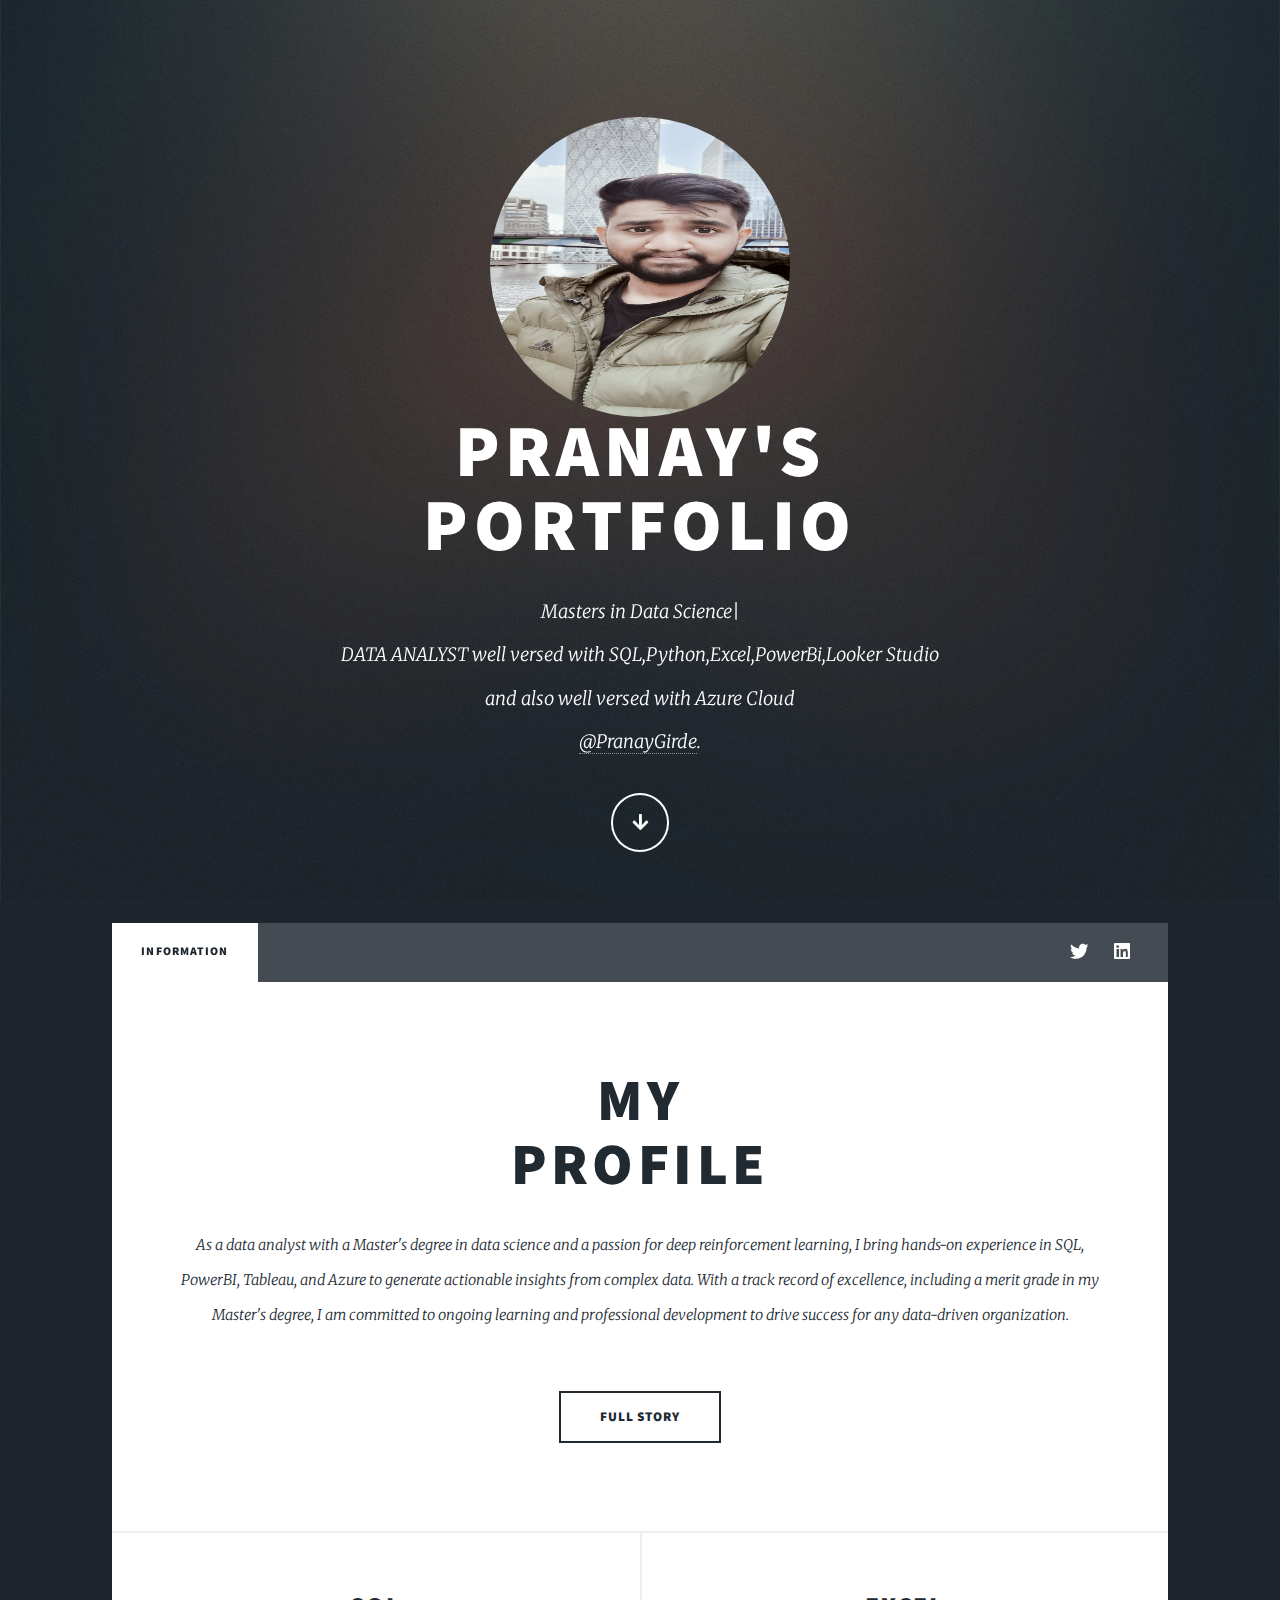
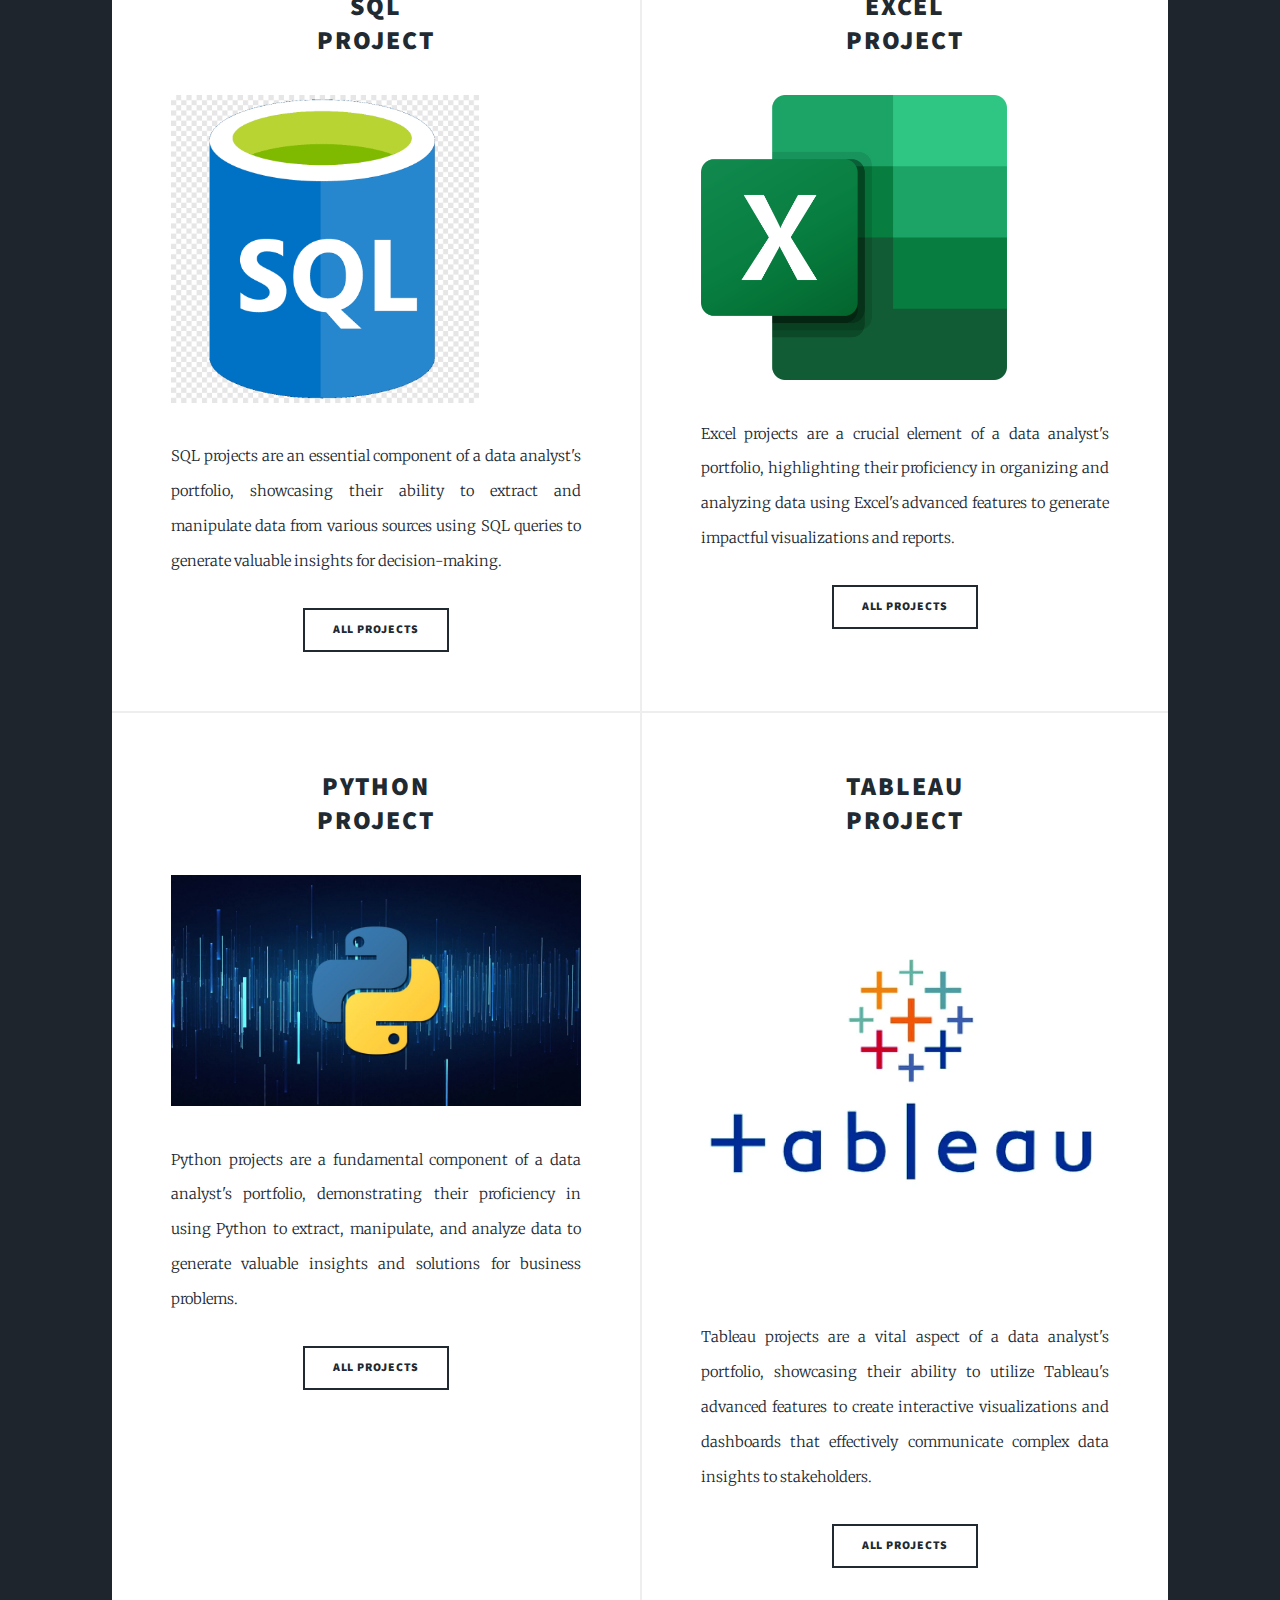
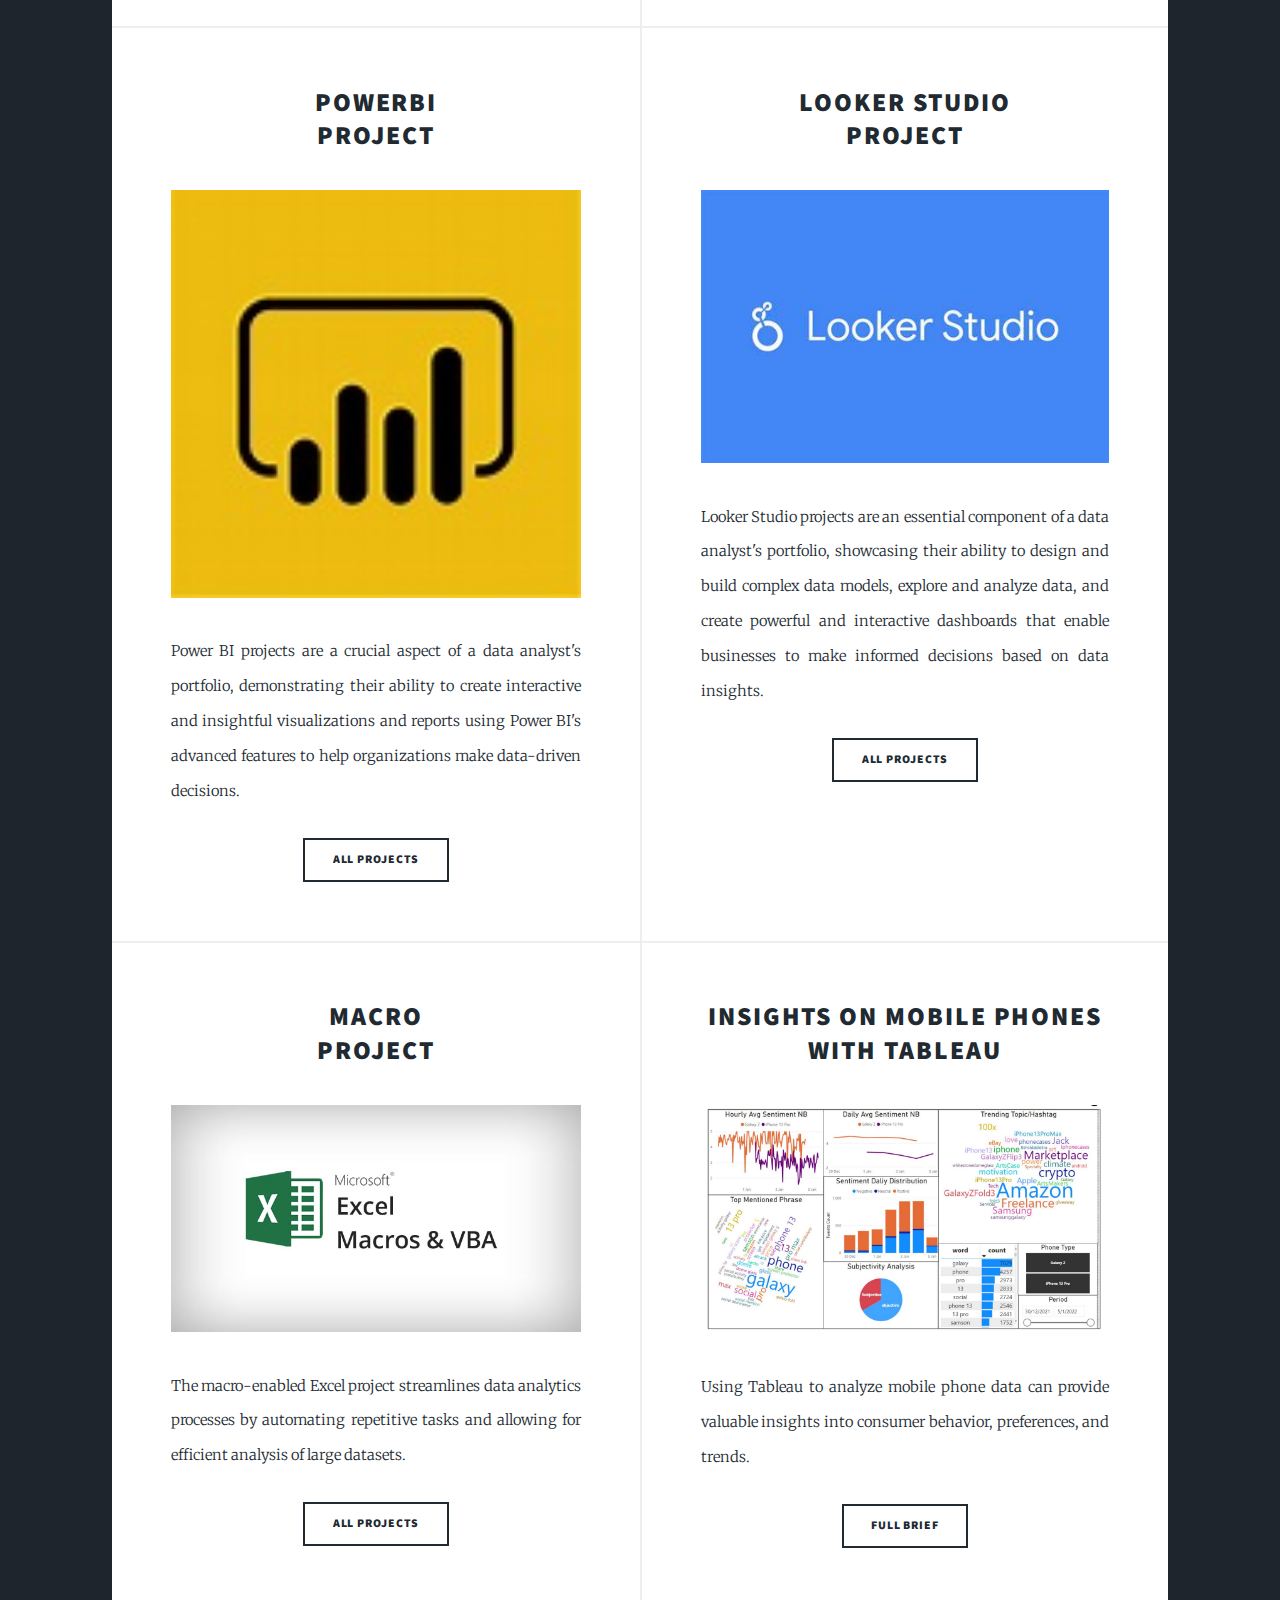
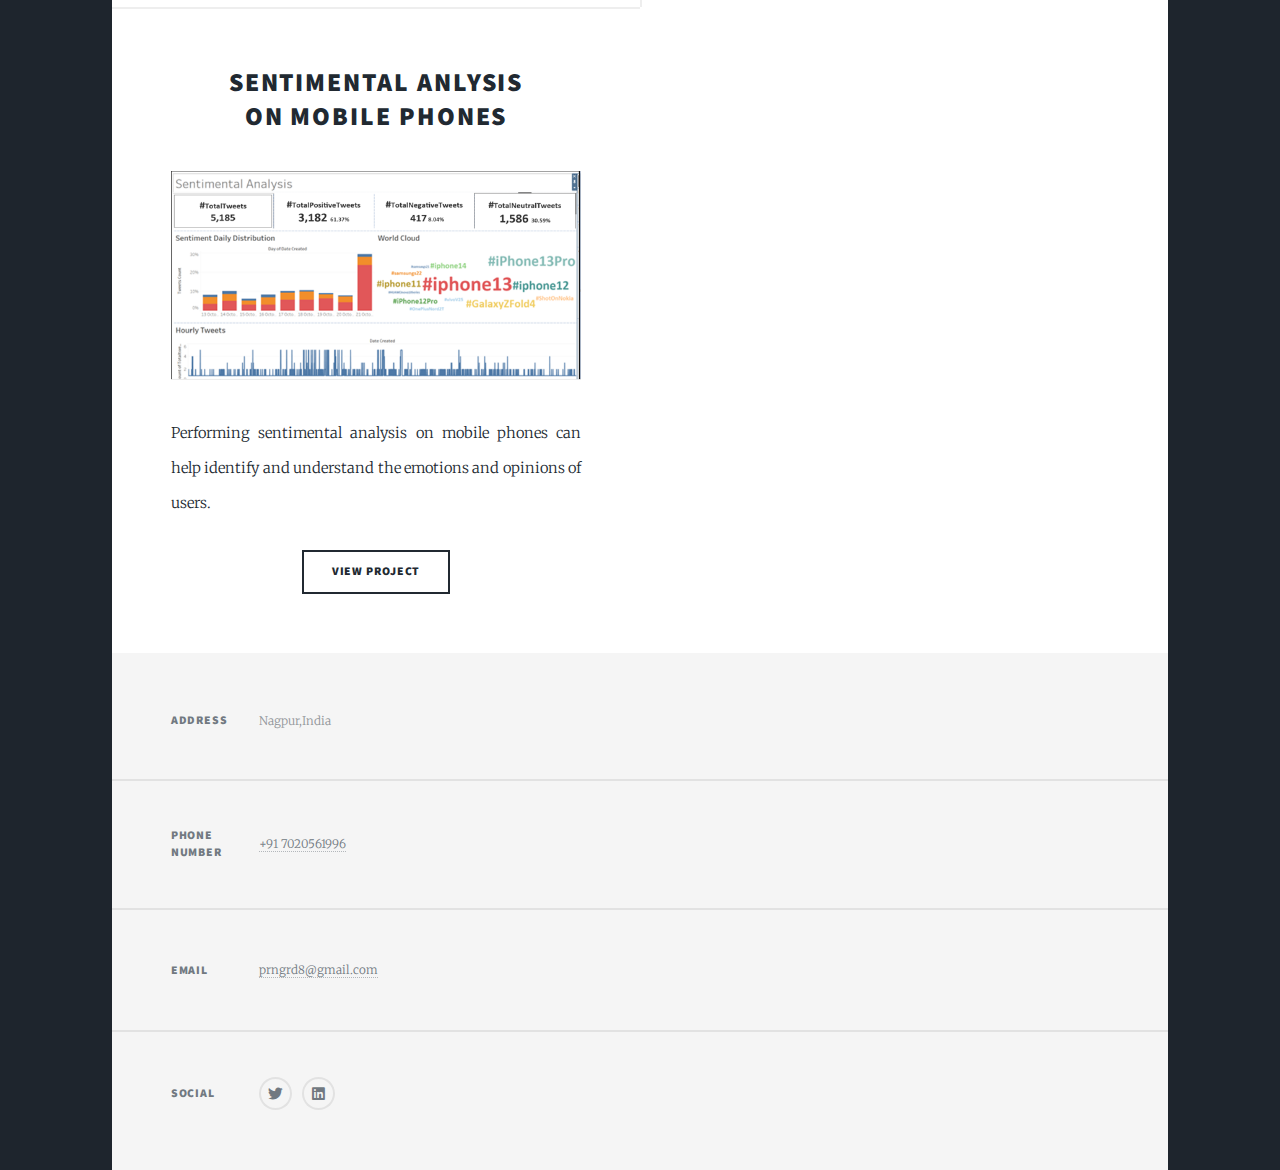
==== commit c78dee2b: "Add files via upload" ====
--- a/index.html
+++ b/index.html
@@ -266,13 +266,35 @@
 								<h3>Address</h3>
 								<p>Nagpur,India</p>
 							</section>
+
 							<section>
-								<h3>Phone</h3>
-								<p><a href="#">+91 7020561996</a></p>
+								<h3>Phone Number</h3>
+								<p><a onclick="copyToClipboard('+917020561996')">+91 7020561996</a></p>
 							</section>
+							
+							<script>
+							function copyToClipboard(text) {
+							  var input = document.createElement('input');
+							  input.setAttribute('value', text);
+							  document.body.appendChild(input);
+							  input.select();
+							  document.execCommand('copy');
+							  document.body.removeChild(input);
+							  var alertBox = document.createElement('div');
+							  alertBox.innerHTML = 'Phone number copied to clipboard!';
+							  alertBox.style.cssText = 'position: fixed; top: 50%; left: 50%; transform: translate(-50%, -50%); padding: 10px; background-color: #fff; border: 1px solid #000; box-shadow: 2px 2px 10px rgba(0, 0, 0, 0.5); z-index: 9999;';
+							  document.body.appendChild(alertBox);
+							  setTimeout(function() {
+								alertBox.parentNode.removeChild(alertBox);
+							  }, 1000);
+							}
+							</script>
+							
+							
+						
 							<section>
 								<h3>Email</h3>
-								<p><a href="#">prngrd8@gmail.com</a></p>
+								<p><a href="mailto:prngrd8@gmail.com">prngrd8@gmail.com</a></p>
 							</section>
 							<section>
 								<h3>Social</h3>
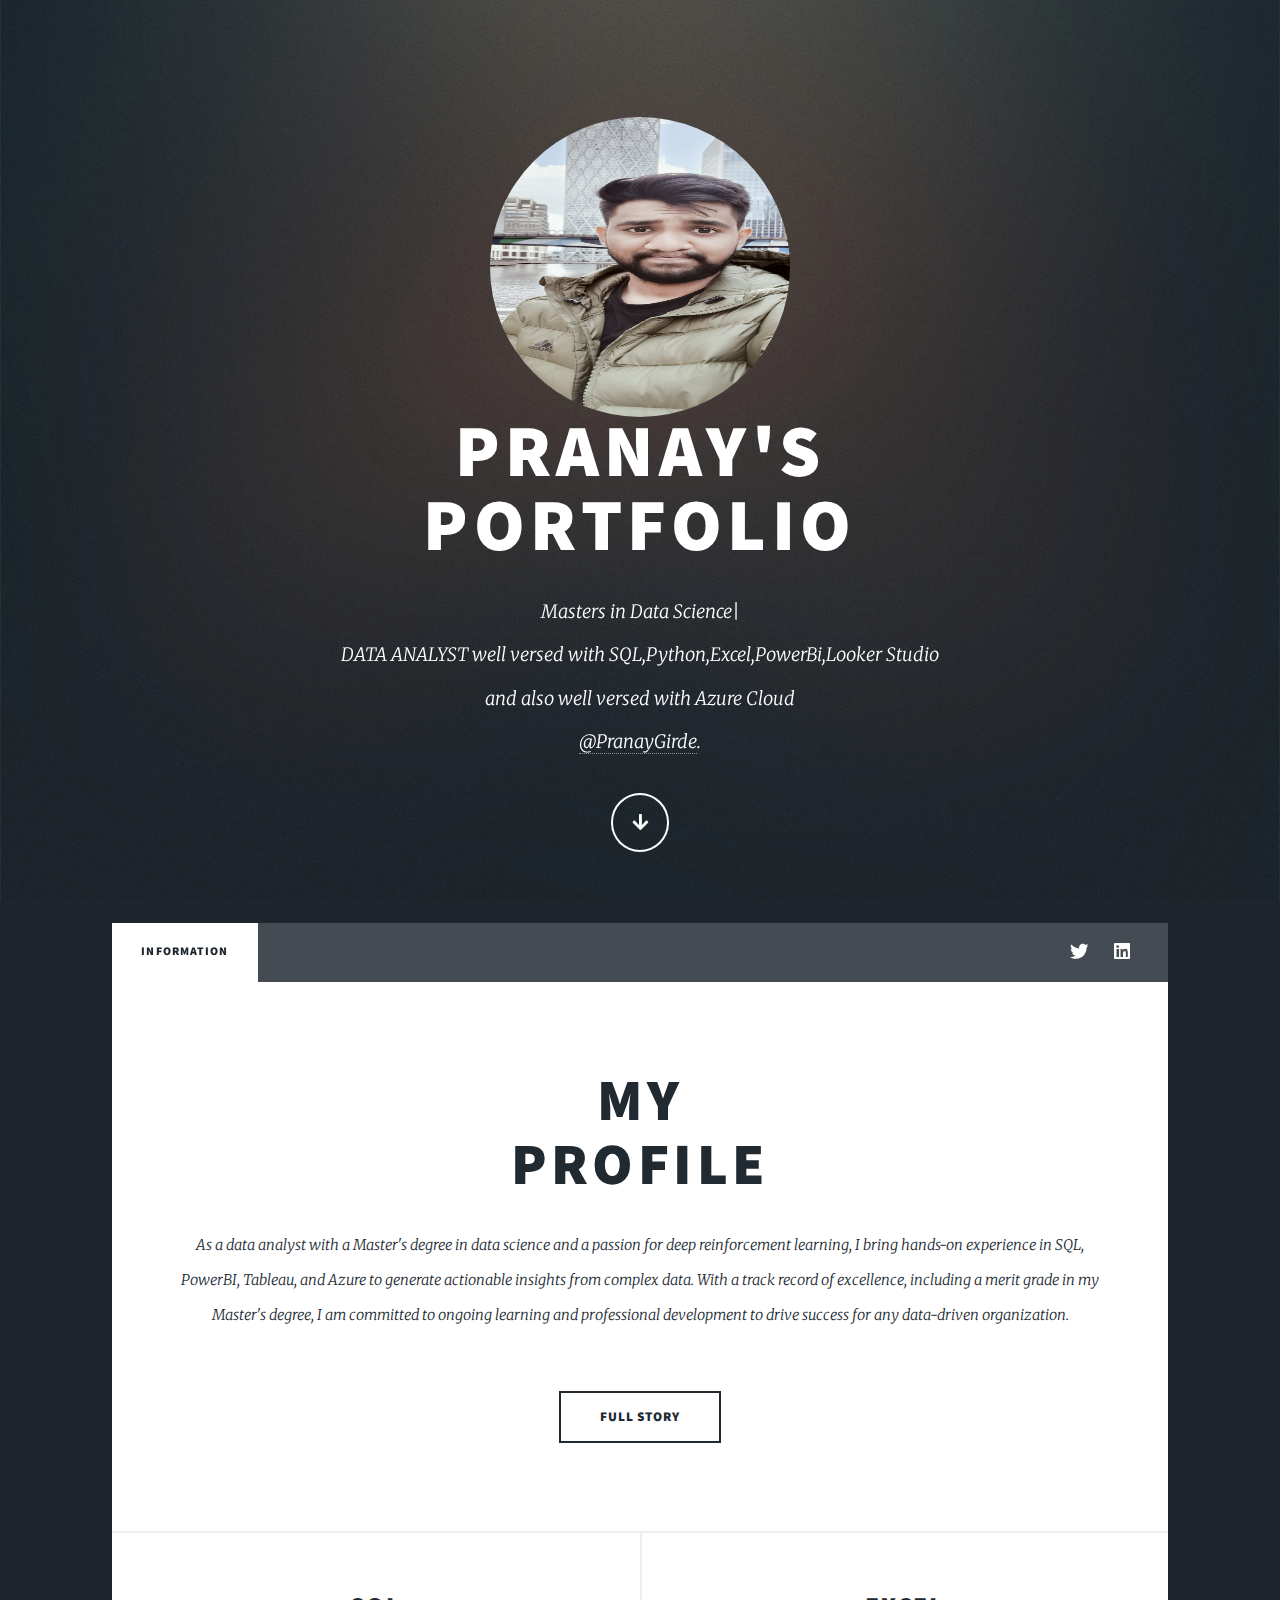
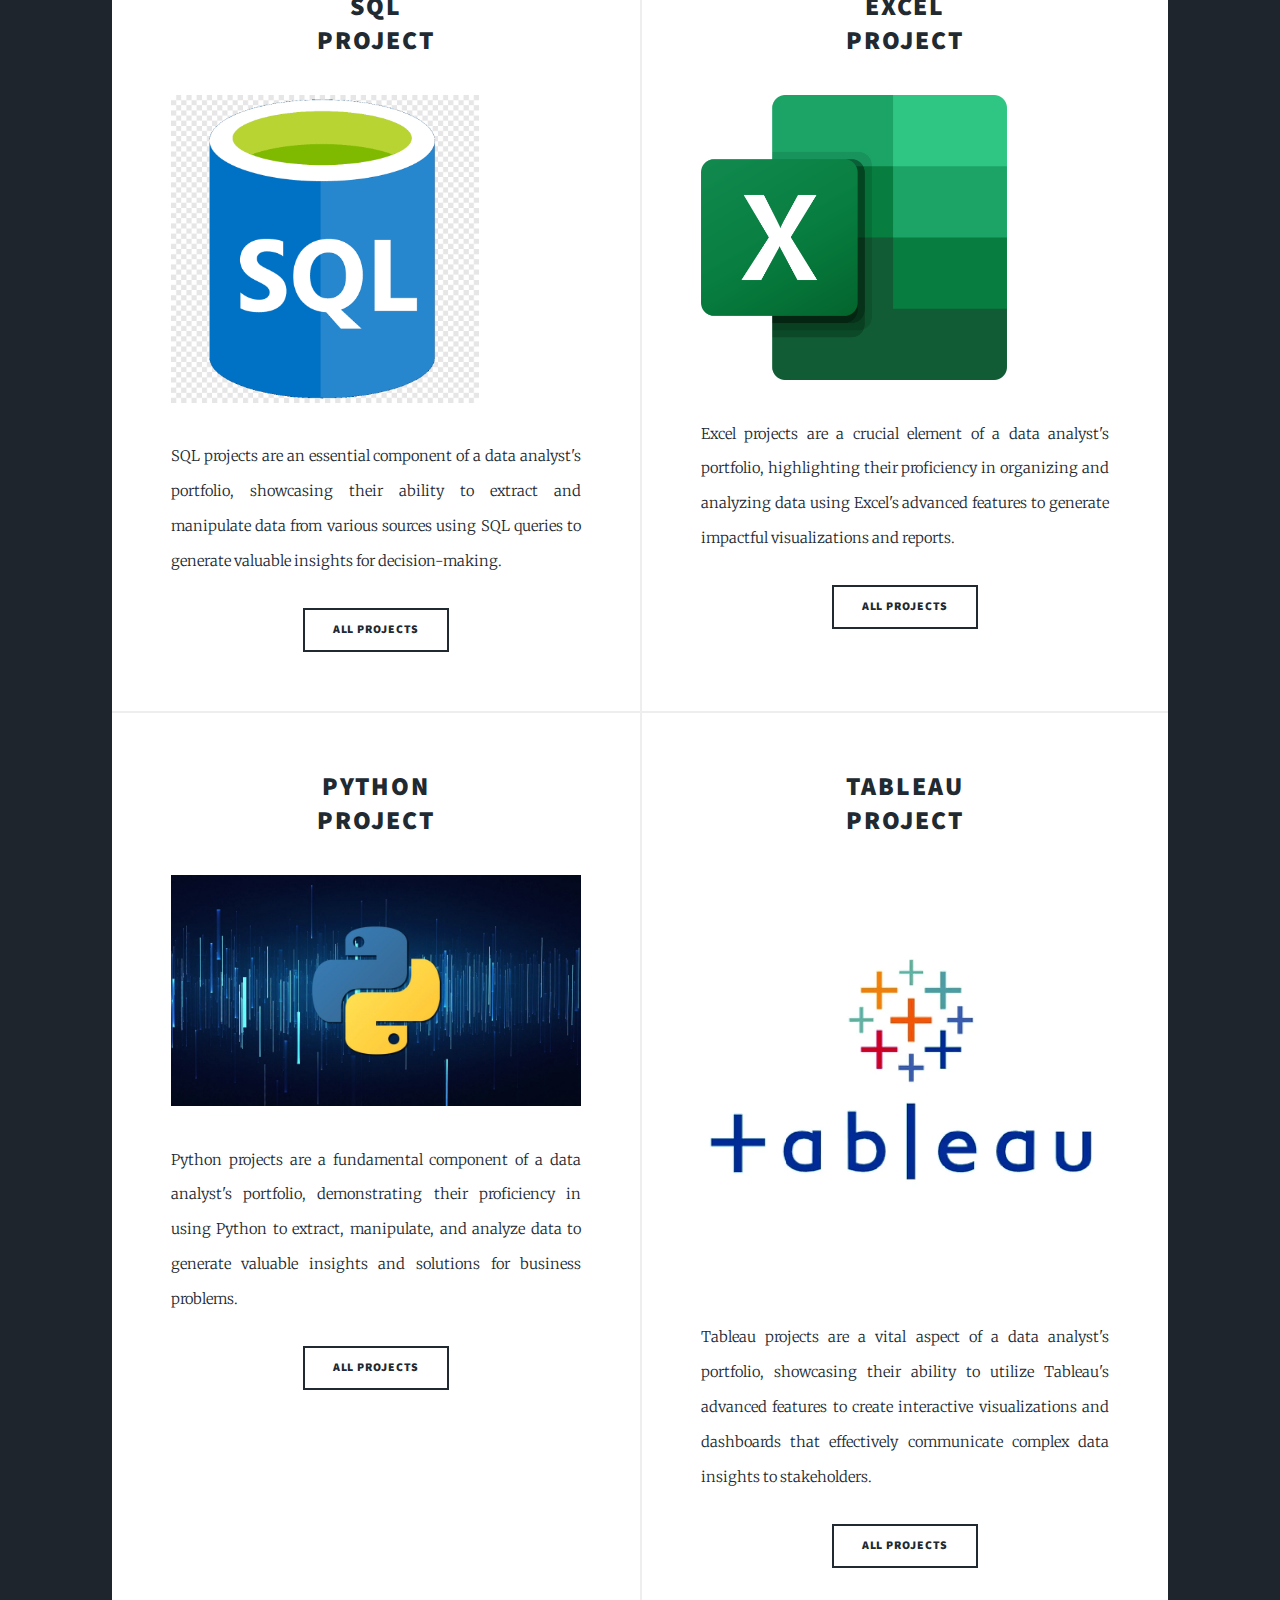
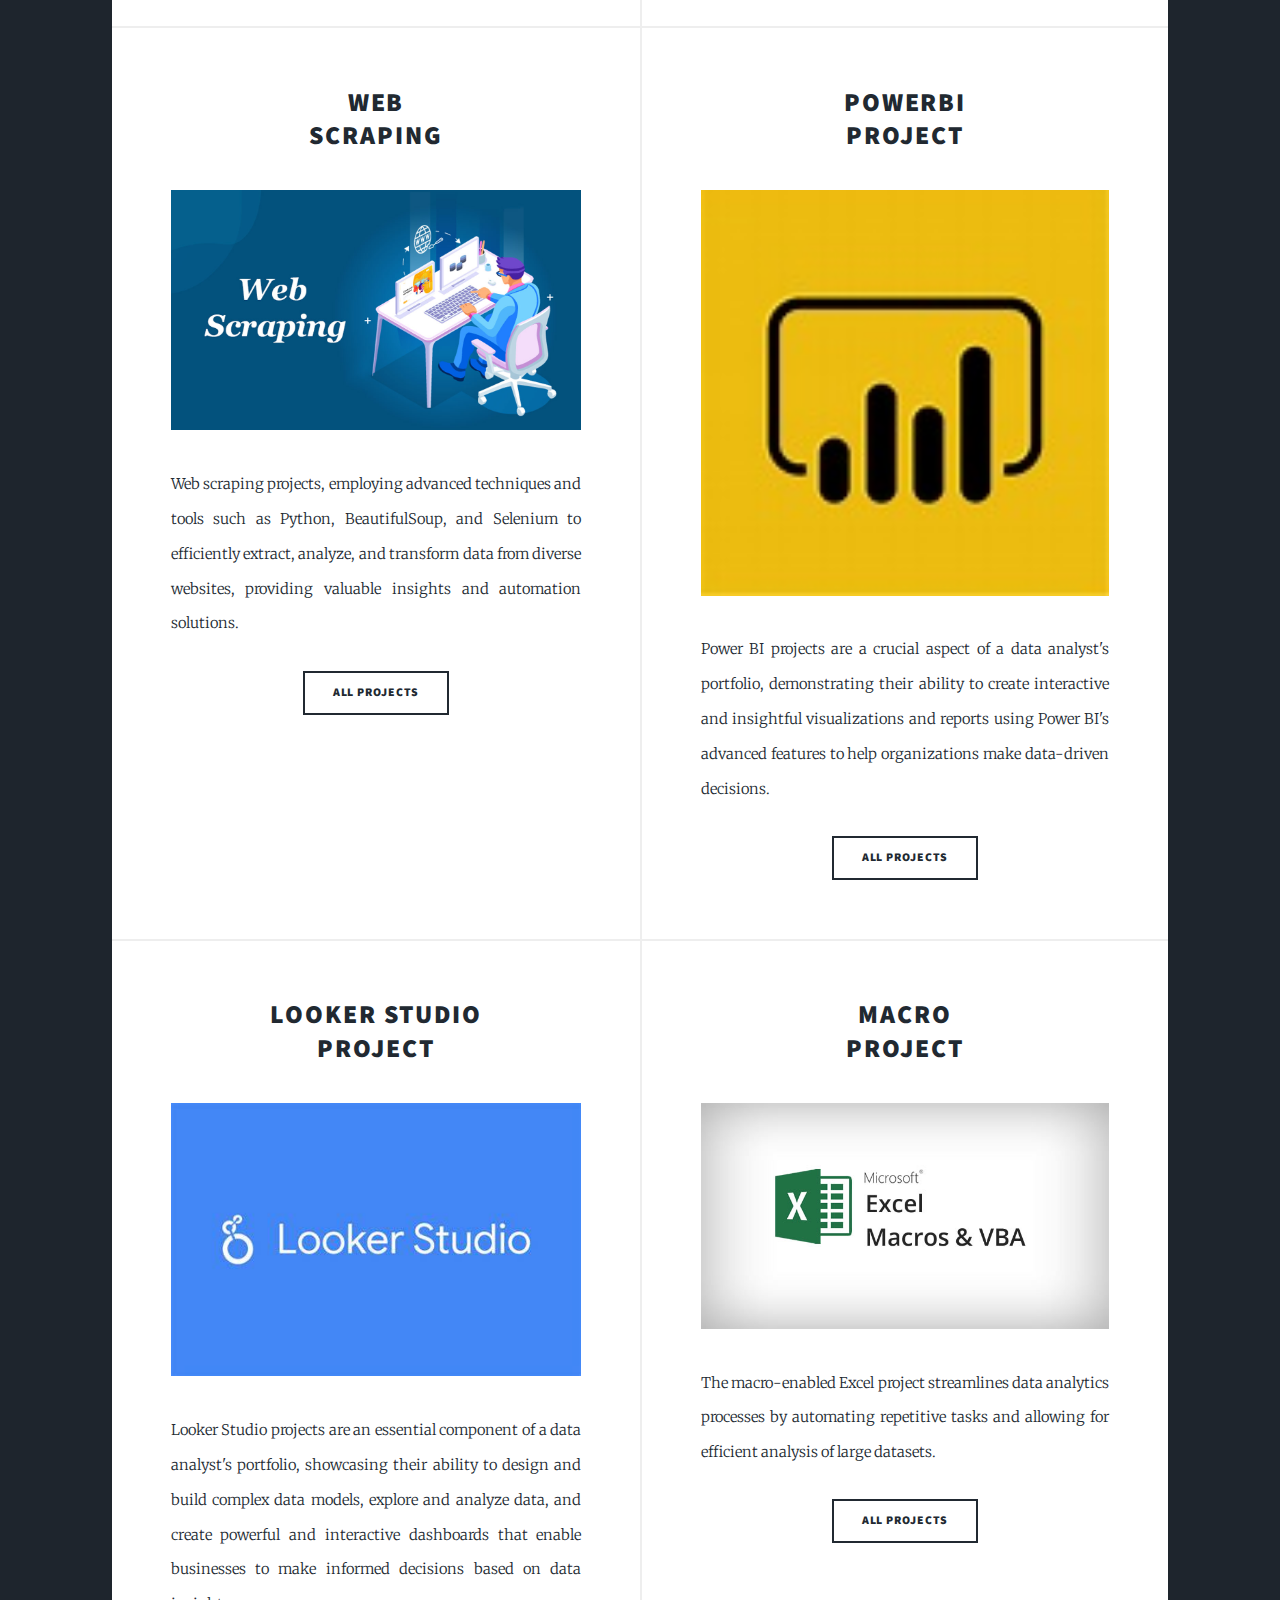
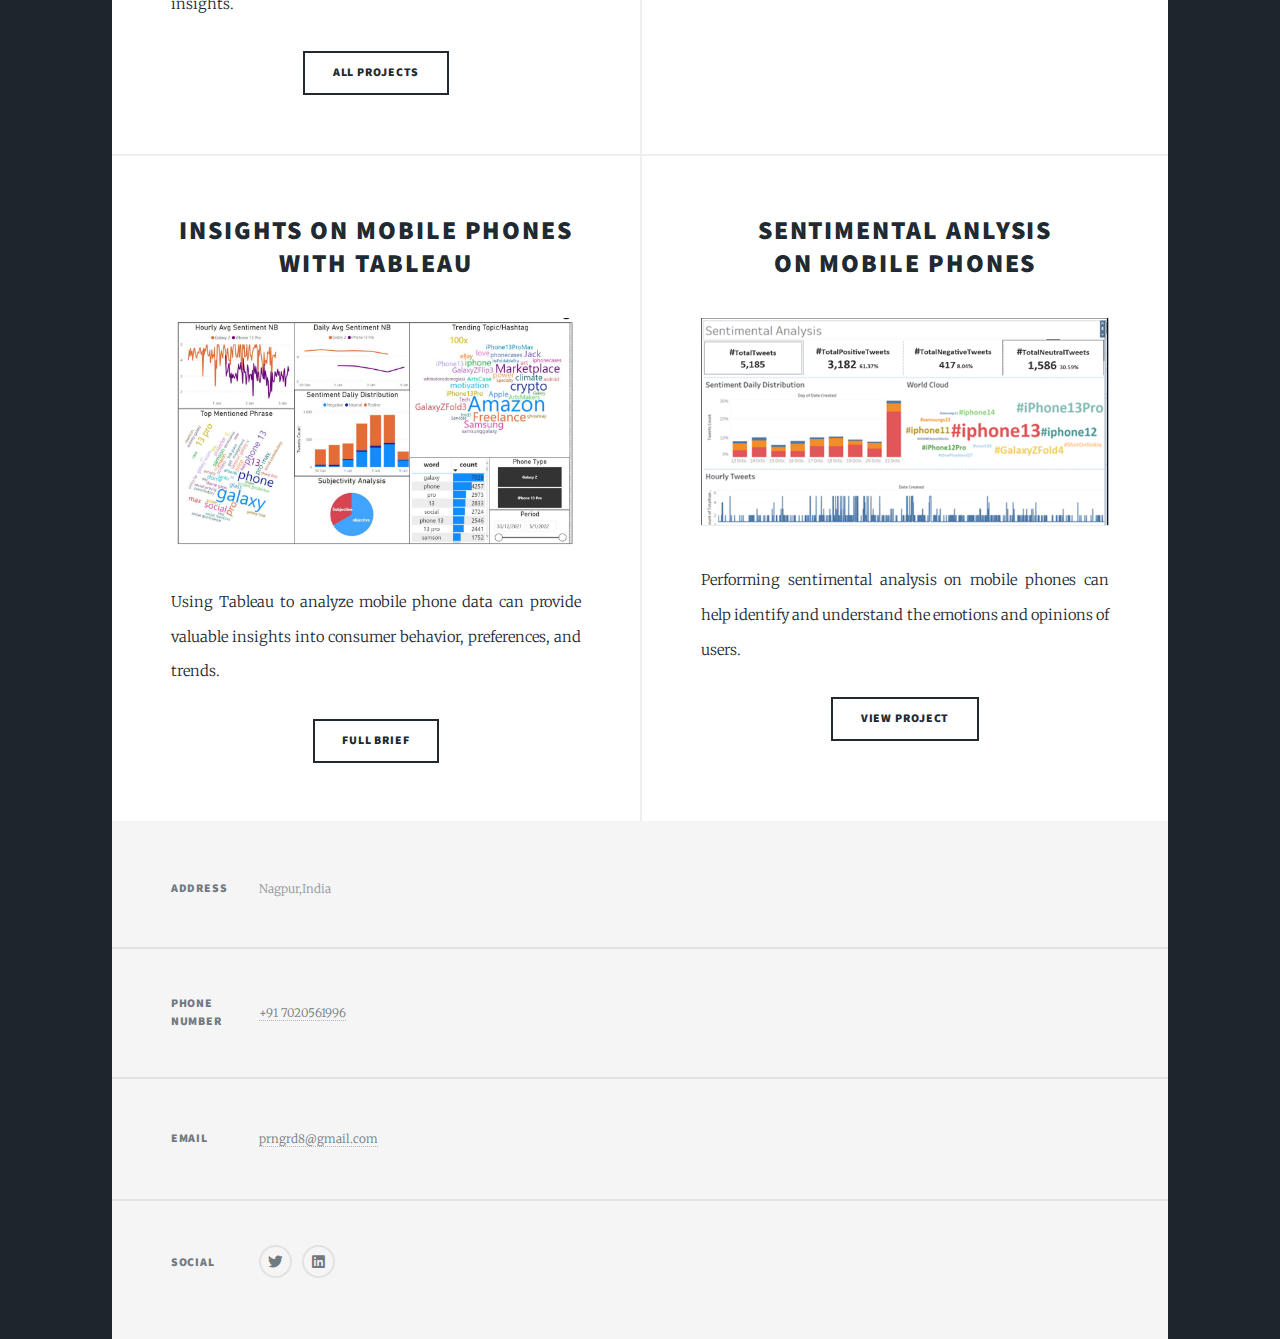
==== commit 835b6ebc: "Add files via upload" ====
--- a/index.html
+++ b/index.html
@@ -146,6 +146,21 @@
 										<li><a href="TableauProject.html" class="button">All Projects</a></li>
 									</ul>
 								</article>
+
+
+								<article>
+									<header>
+									<!--	<span class="date">Sep 01, 2021</span> -->
+										<h2><a href="#">Web<br />
+										Scraping</a></h2>
+									</header>
+									<a href="TableauProject.html" class="image fit"><img src="images/Web-Scraping.jpg" alt="" style="max-width:100%;"/></a>
+									<p>Web scraping projects, employing advanced techniques and tools such as Python, BeautifulSoup, and Selenium to efficiently extract, analyze, and transform data from diverse websites, providing valuable insights and automation solutions.</p>
+									<ul class="actions special">
+										<li><a href="WebScraping.html" class="button">All Projects</a></li>
+									</ul>
+								</article>
+
 
 
 								<article>
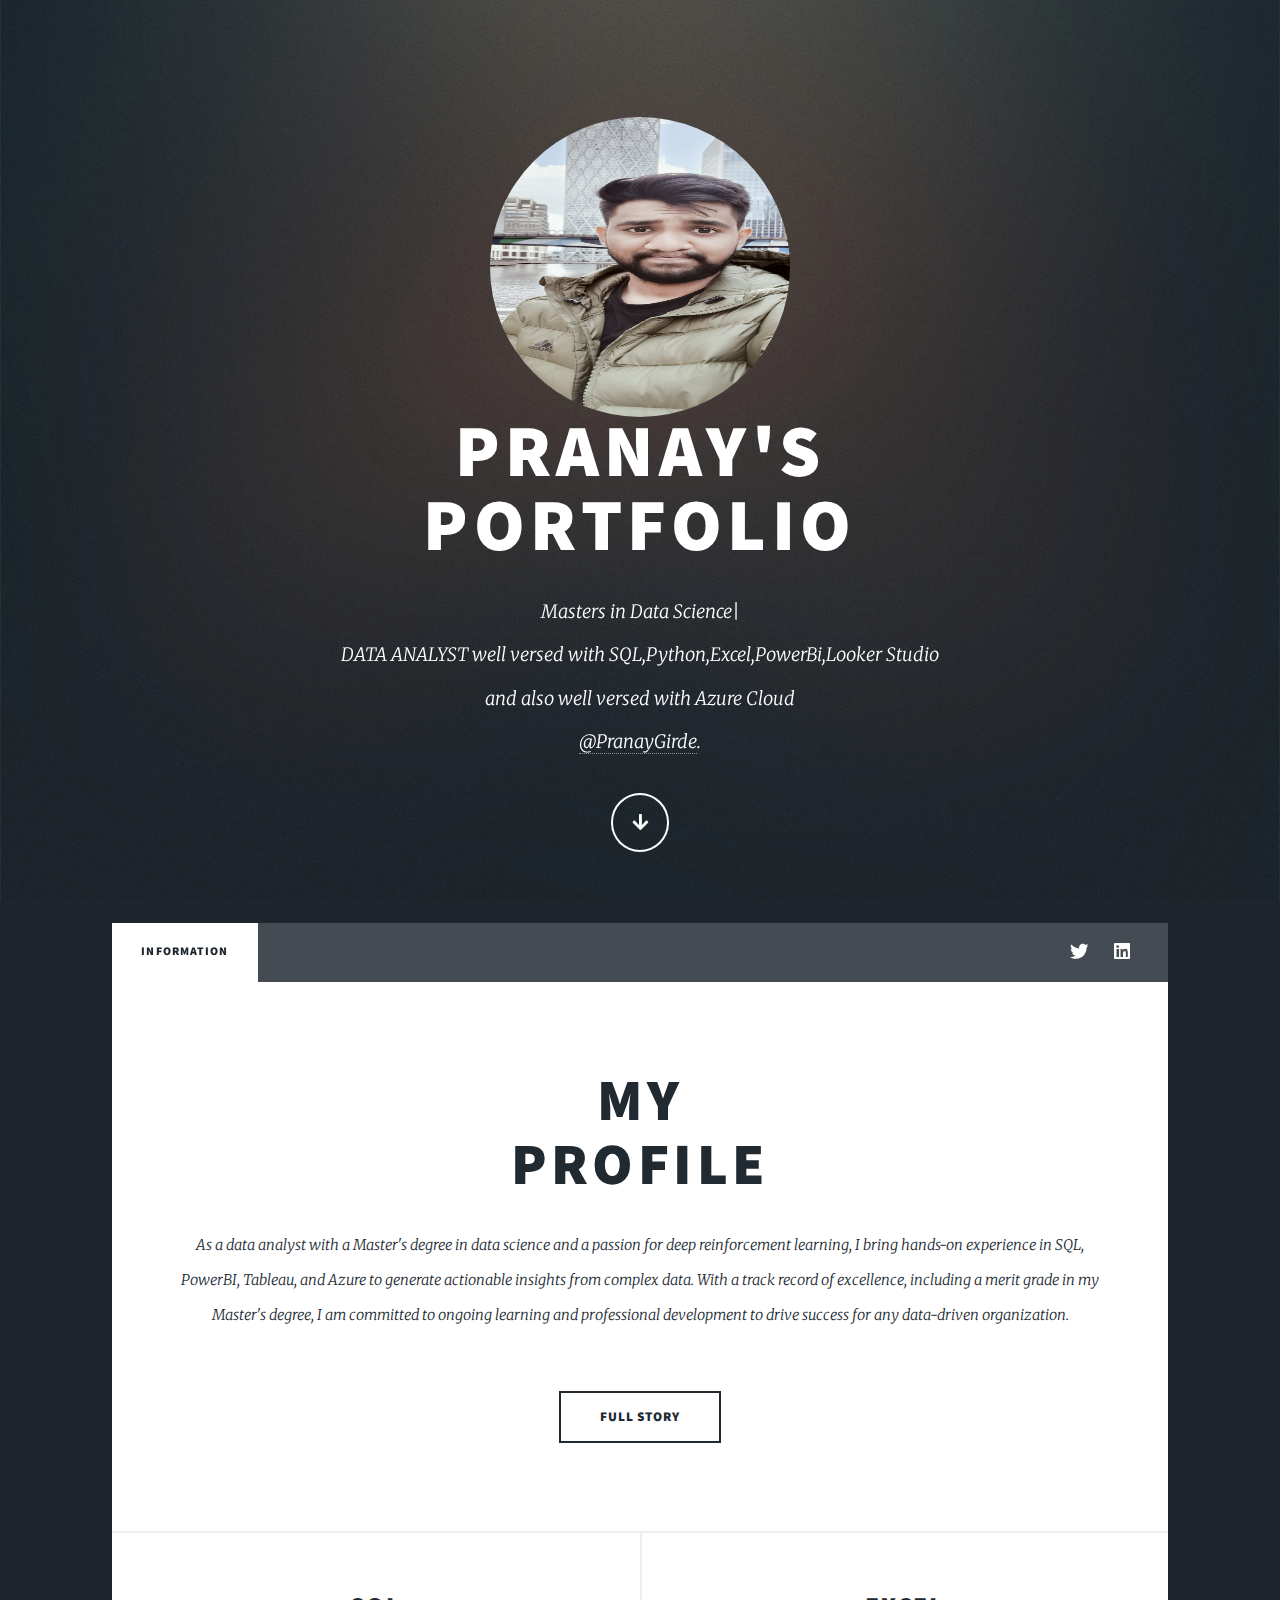
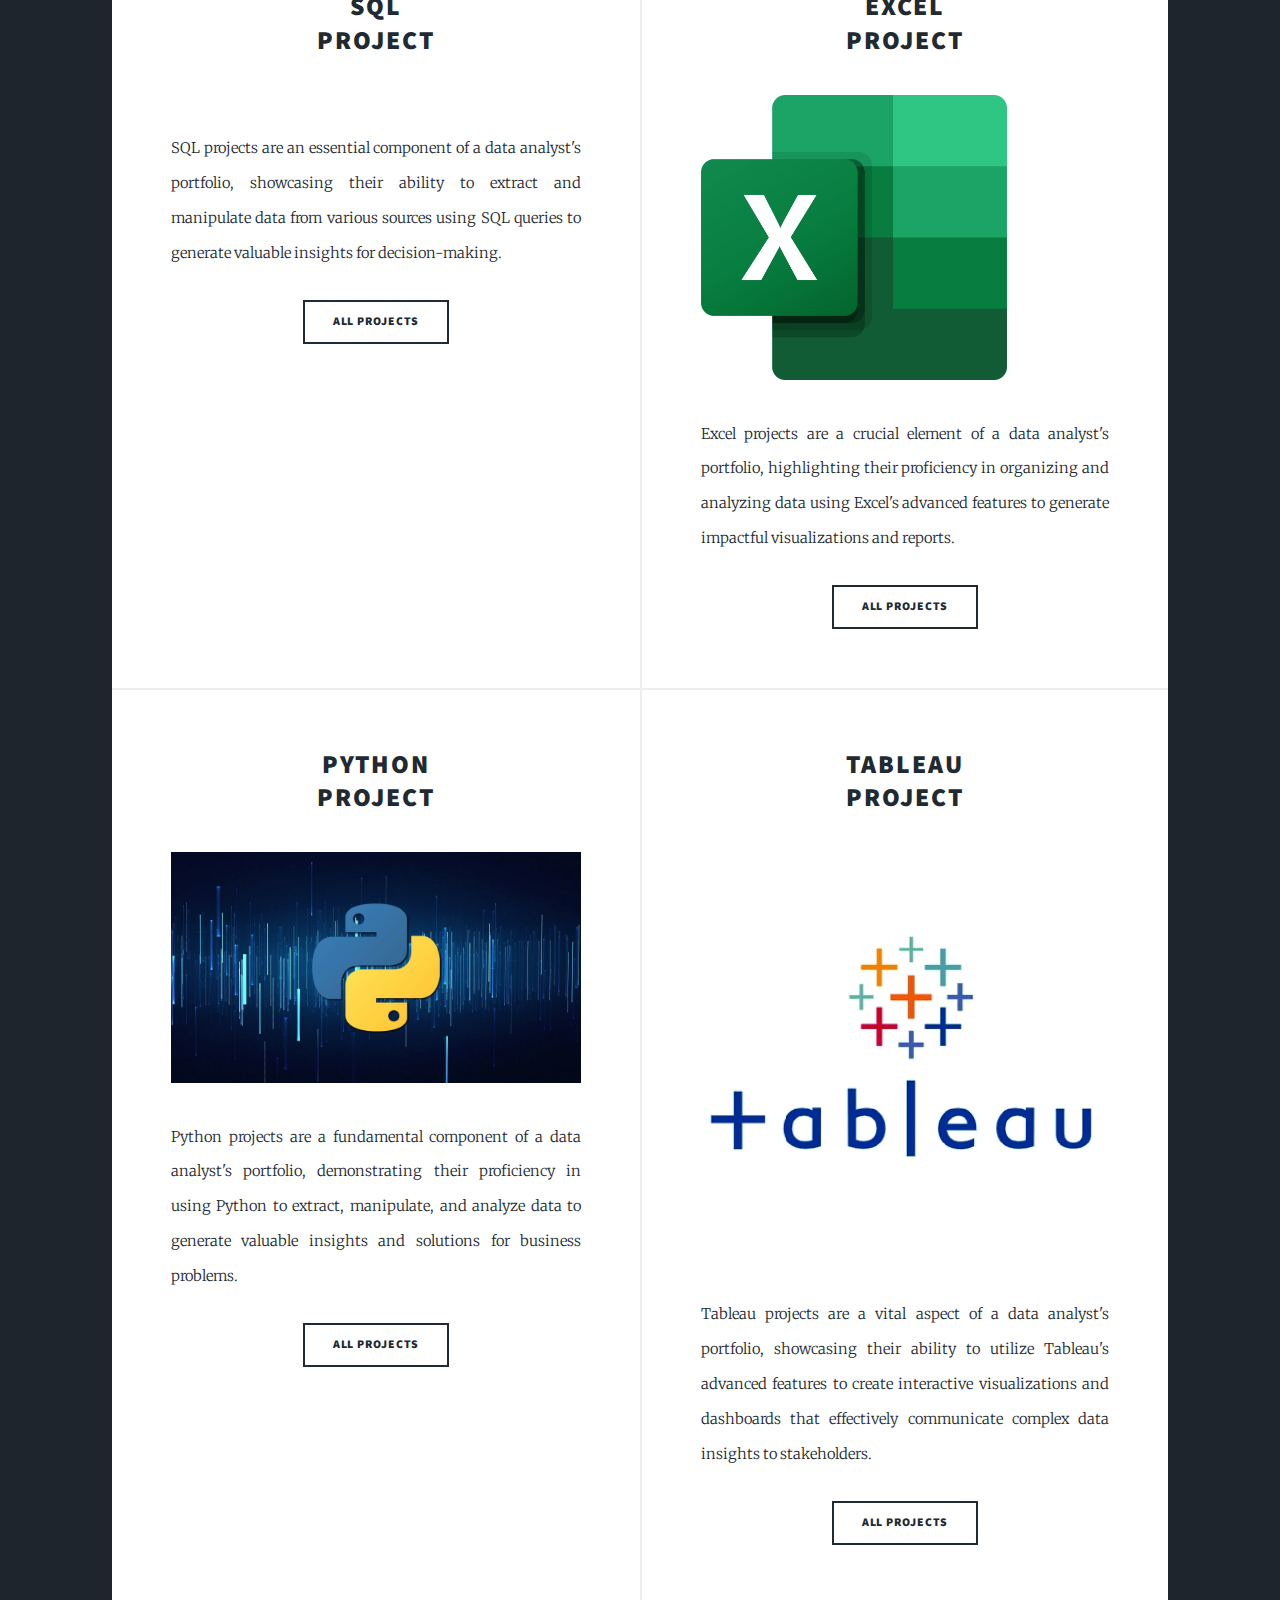
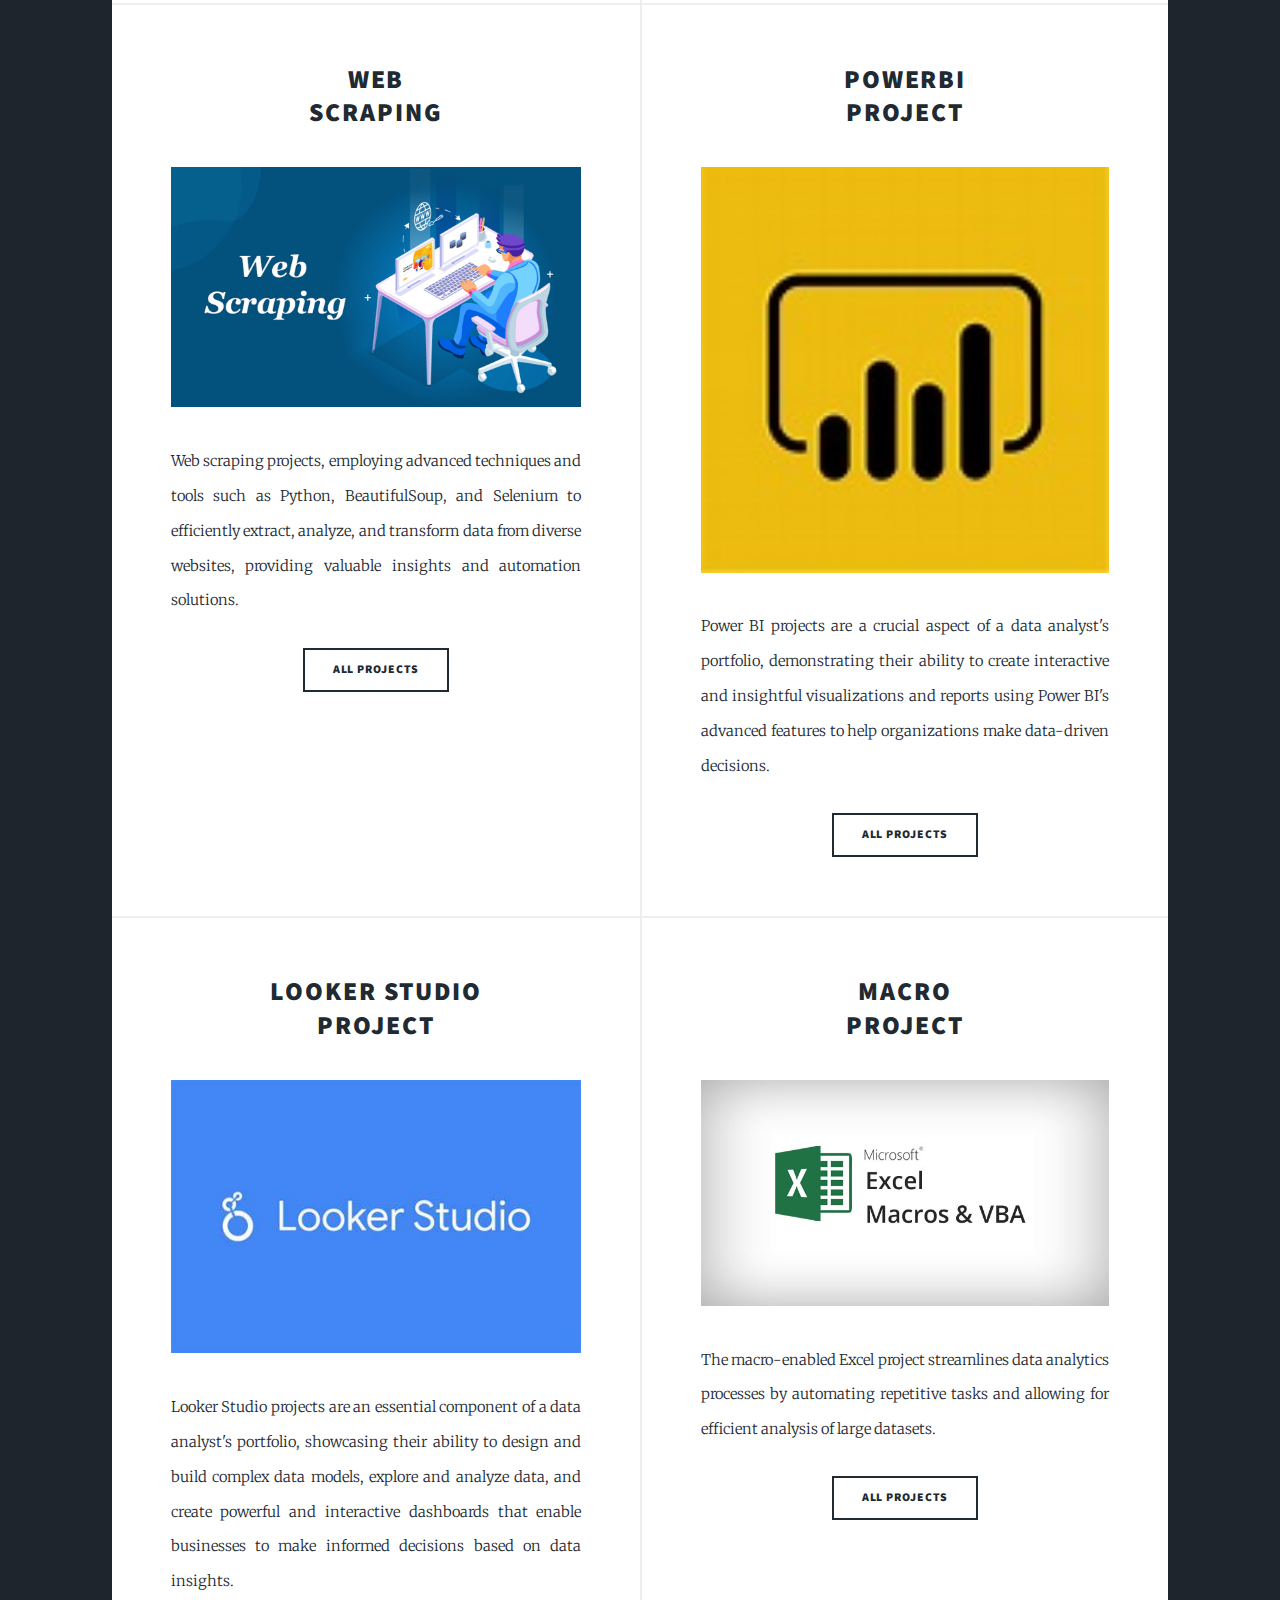
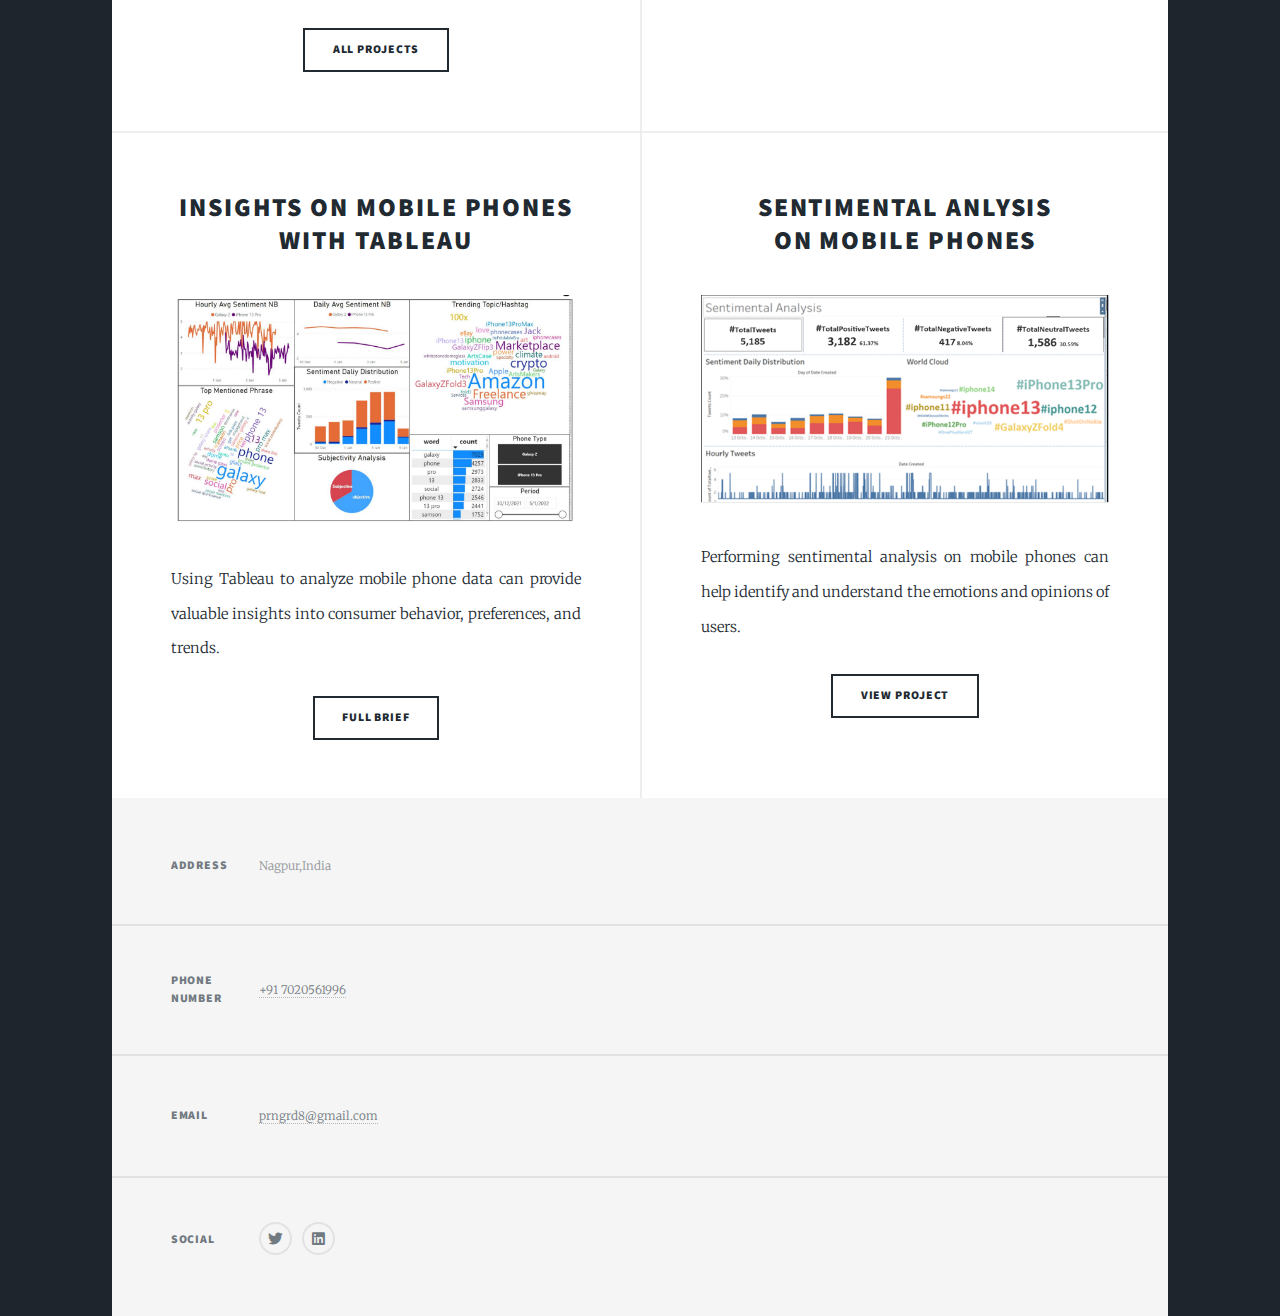
==== commit 02a928d7: "Add files via upload" ====
--- a/index.html
+++ b/index.html
@@ -85,7 +85,7 @@
 										Project</a></h2>
 									</header>
 									<!-- <a href="#" class="image fit"><img src="images/SQL.png" alt="" /></a>  -->
-									<a href="SQLProjects.html" class="image fit"><img src="images/SQL.png" alt="" style="max-width:75%;"/></a>
+									<a href="SQLProjects.html" class="image fit"><img src="images/SQL.jpg" alt="" style="max-width:75%;"/></a>
 									<p>SQL projects are an essential component of a data analyst's portfolio, showcasing their ability to extract and manipulate data from various sources using SQL queries to generate valuable insights for decision-making.</p>
 									<ul class="actions special">
 										<li><a href="SQLProjects.html" class="button">All Projects</a></li>
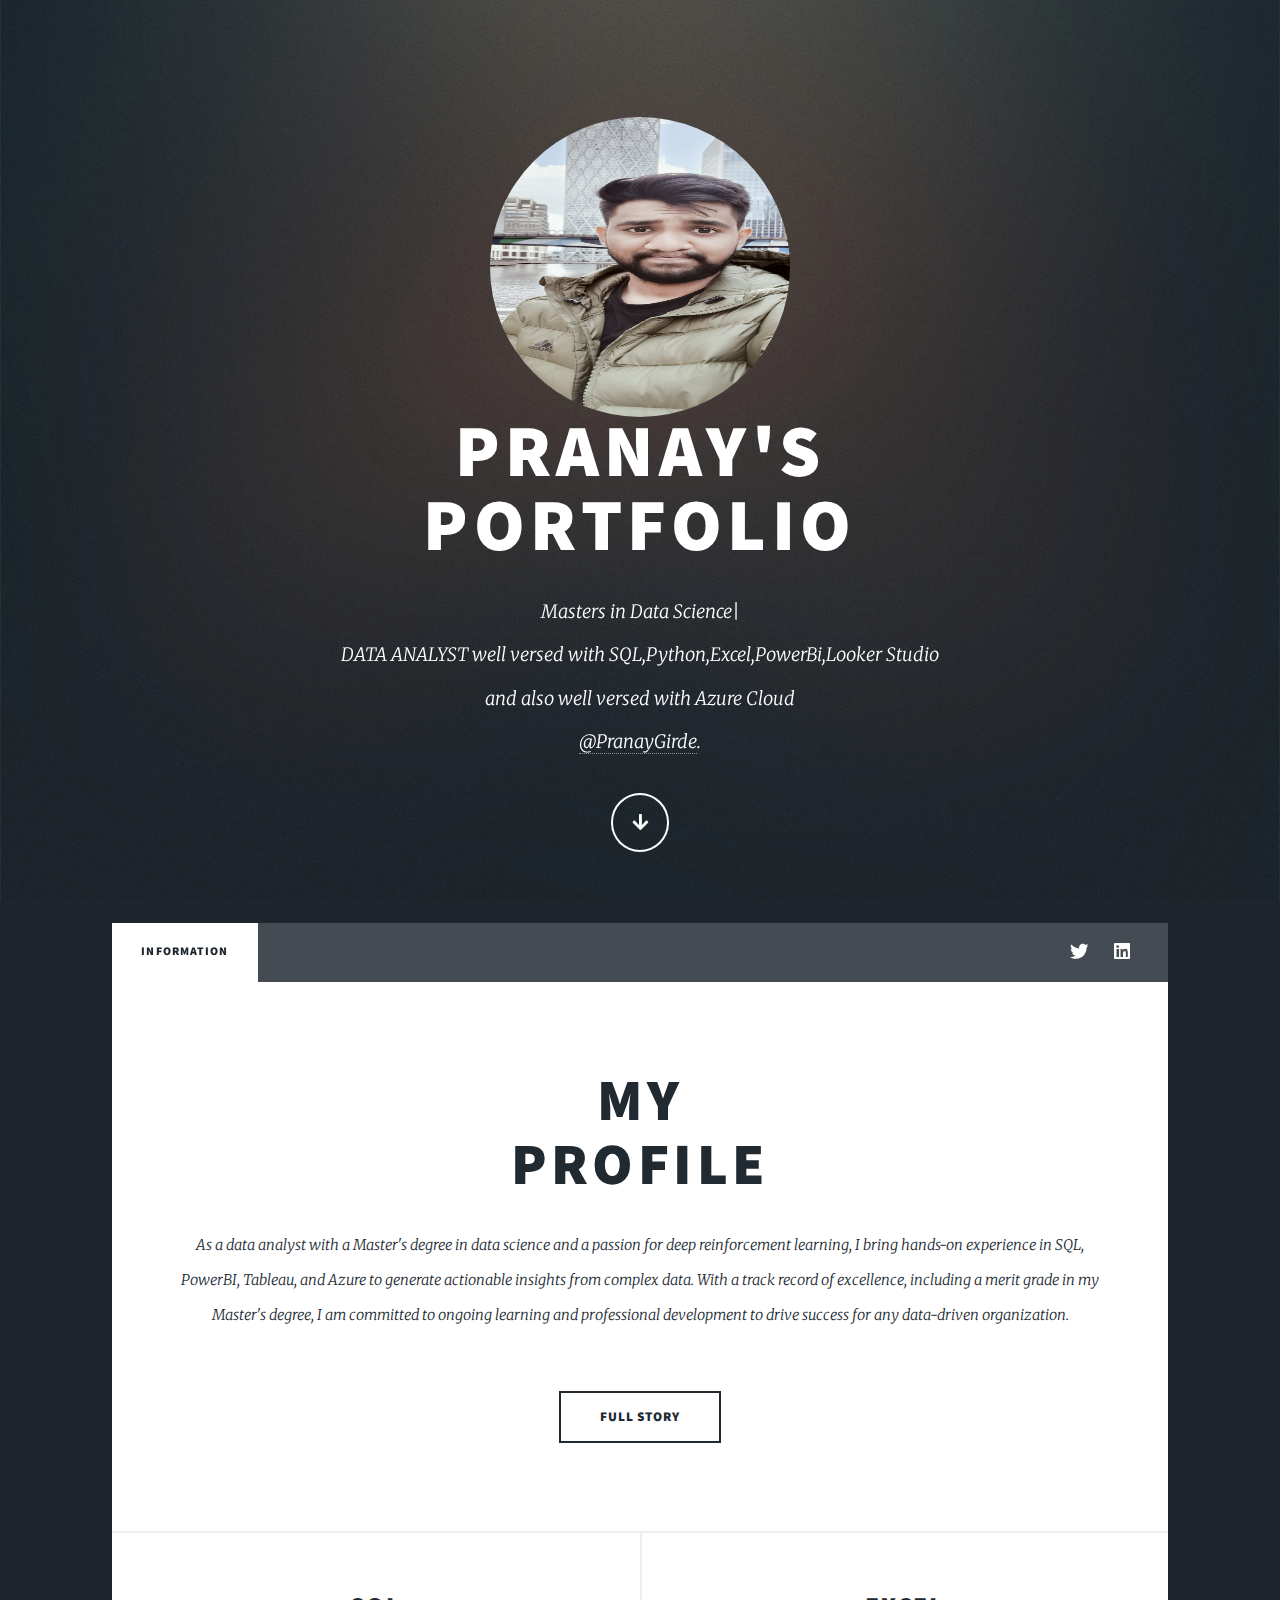
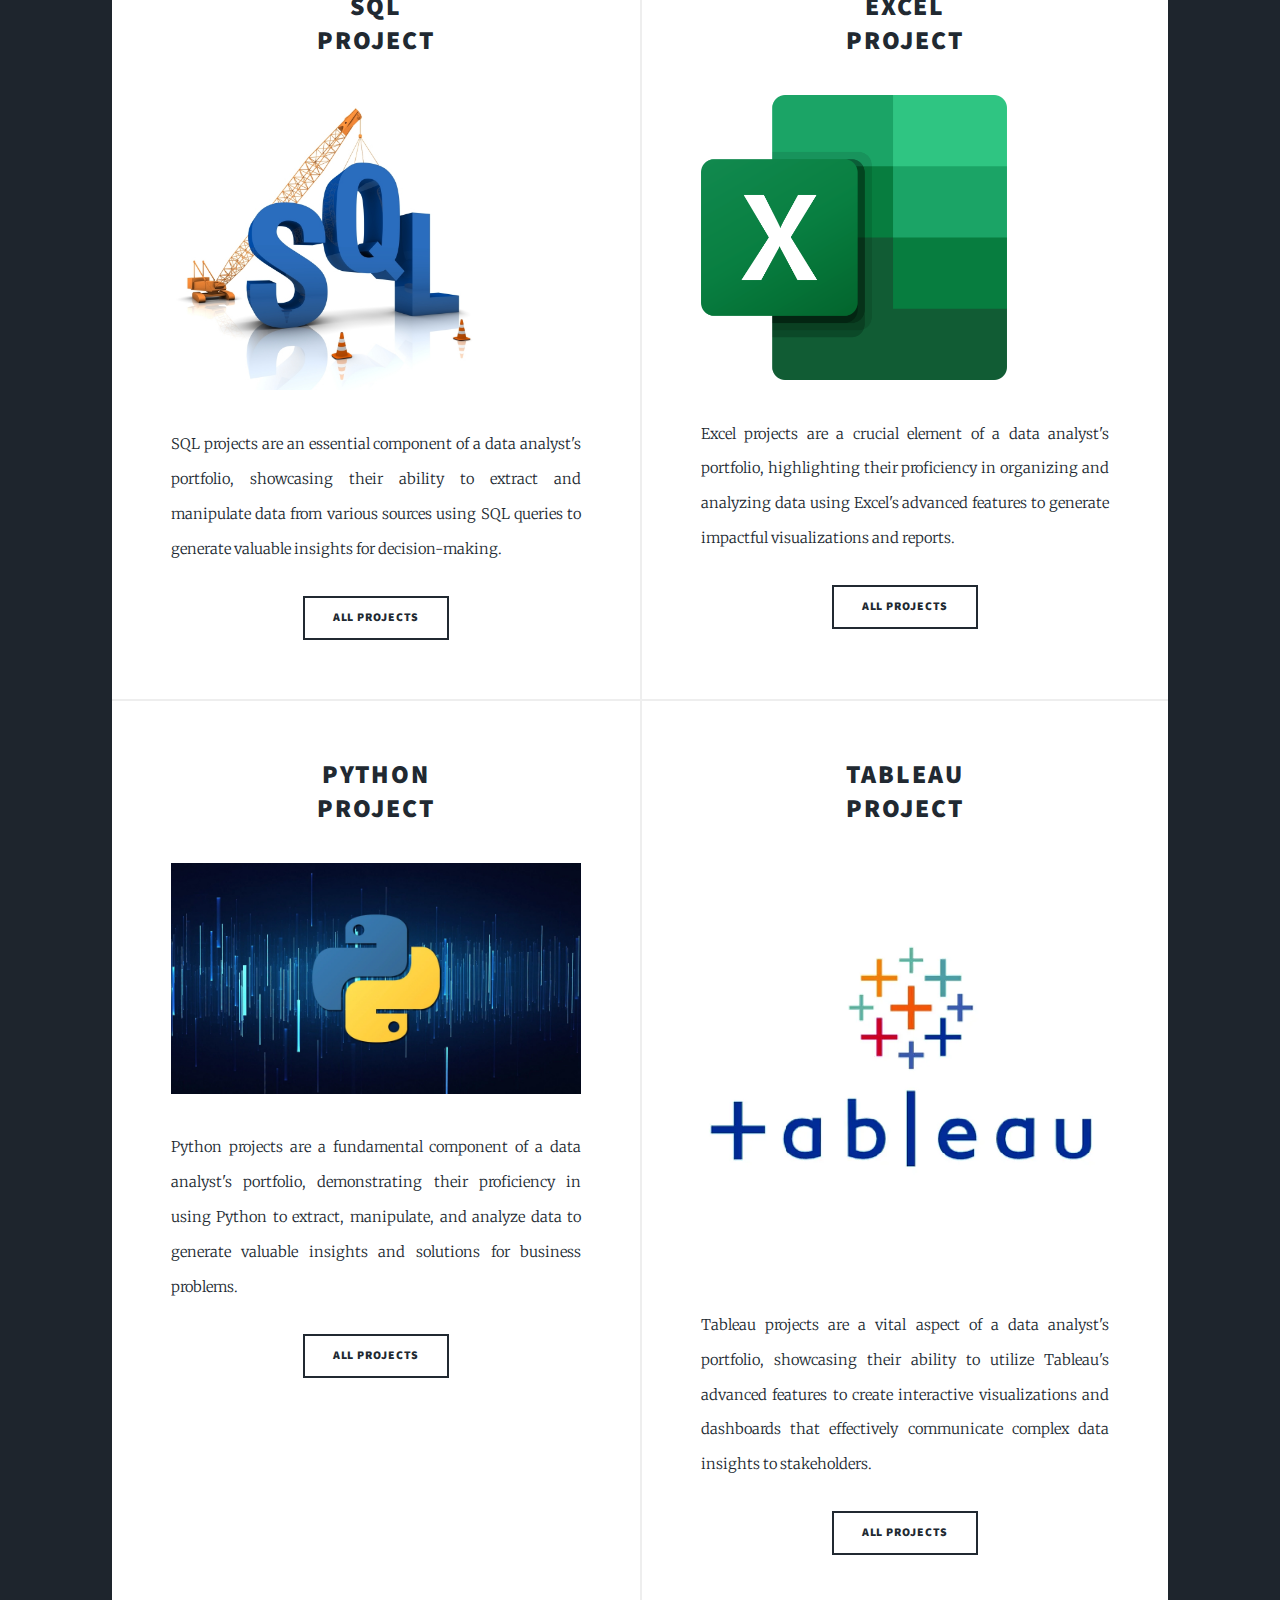
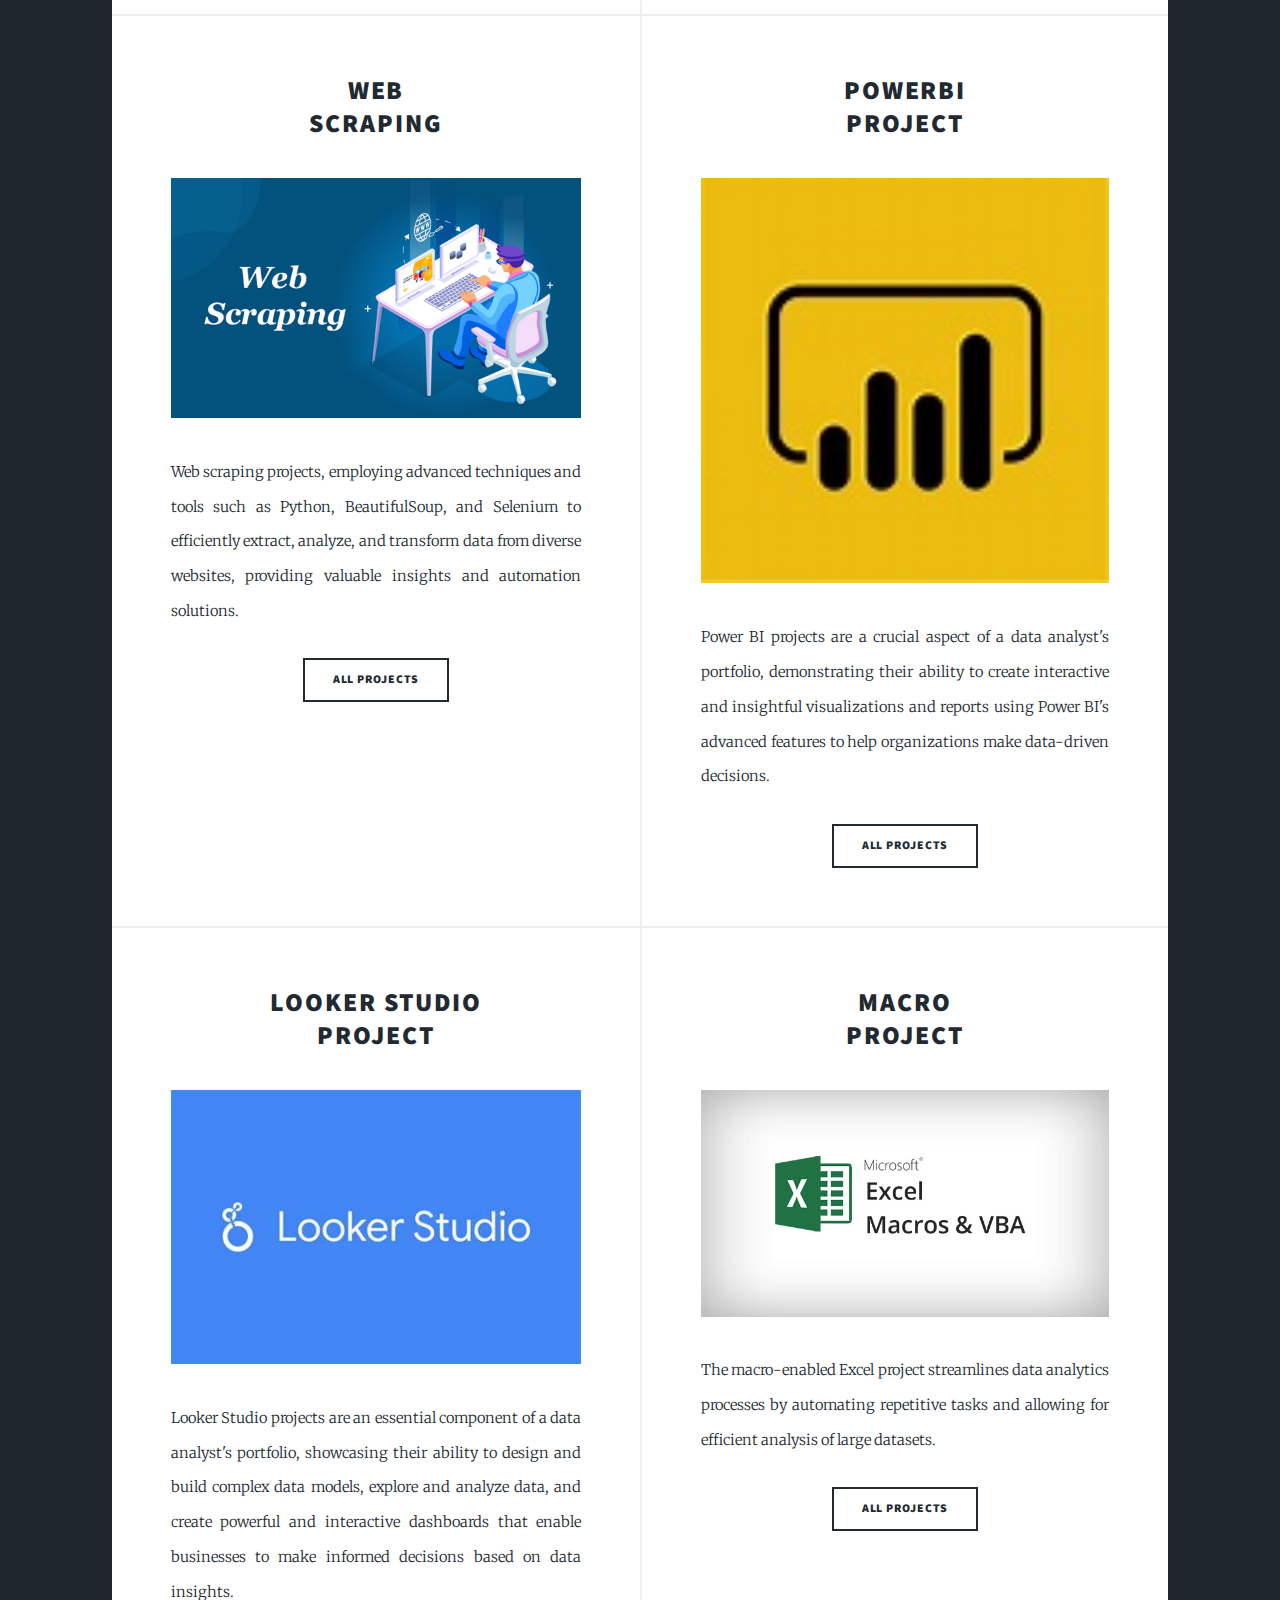
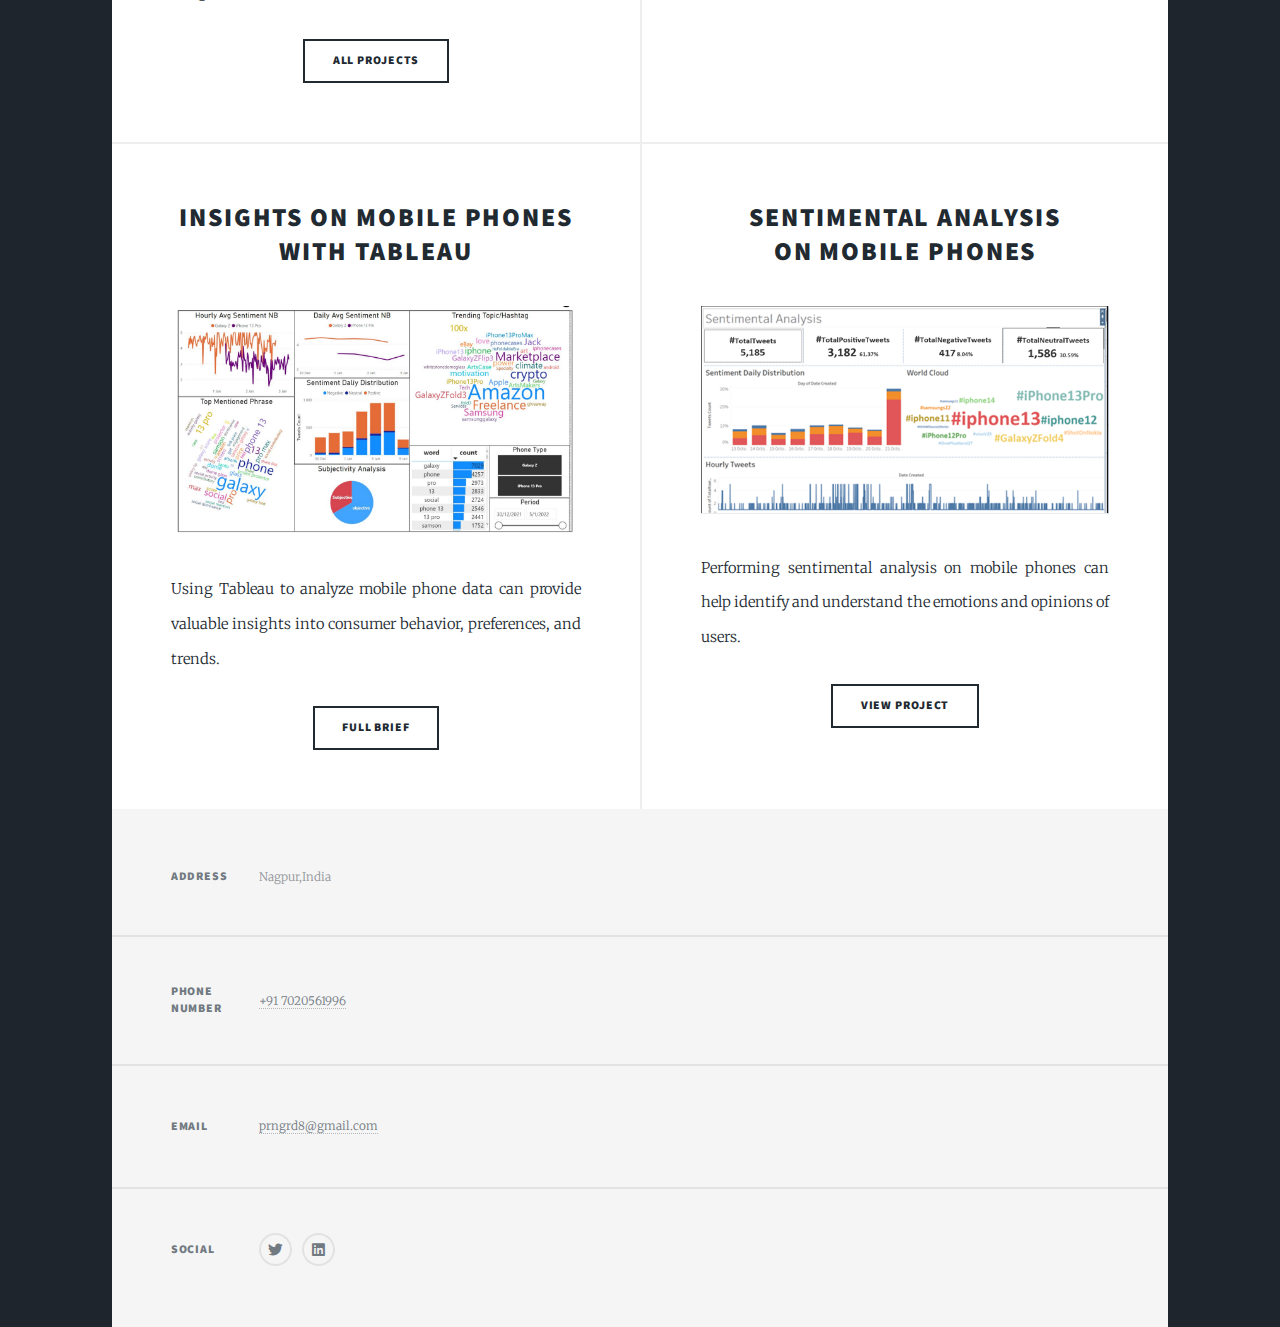
==== commit ccca4fc7: "Add files via upload" ====
--- a/index.html
+++ b/index.html
@@ -224,7 +224,7 @@
 								<article>
 									<header>
 									<!--	<span class="date">February 01, 2023</span> -->
-										<h2><a href="#">Sentimental Anlysis<br />
+										<h2><a href="#">Sentimental Analysis<br />
 										on Mobile Phones</a></h2>
 									</header>
 									<a href="#" class="image fit"><img src="images/Sentimental_Analysis_Tableau2.png" alt="" /></a>
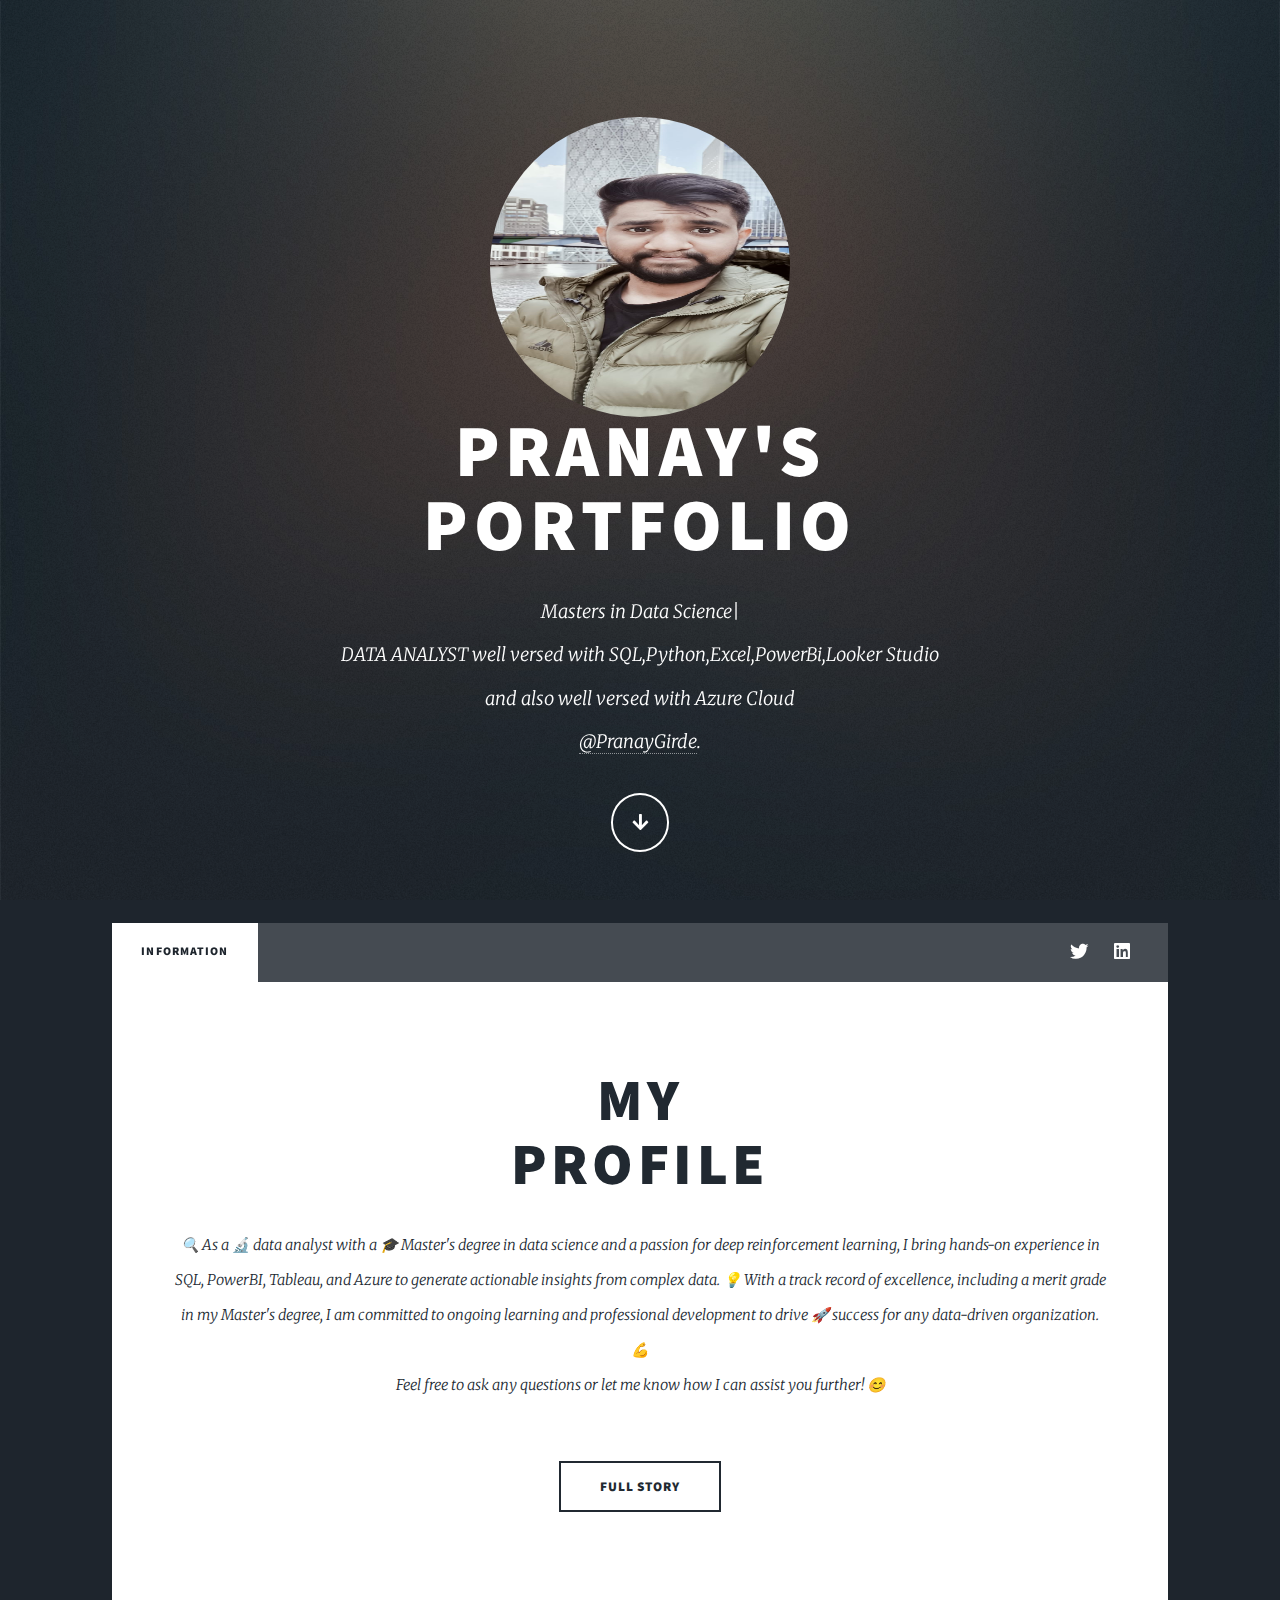
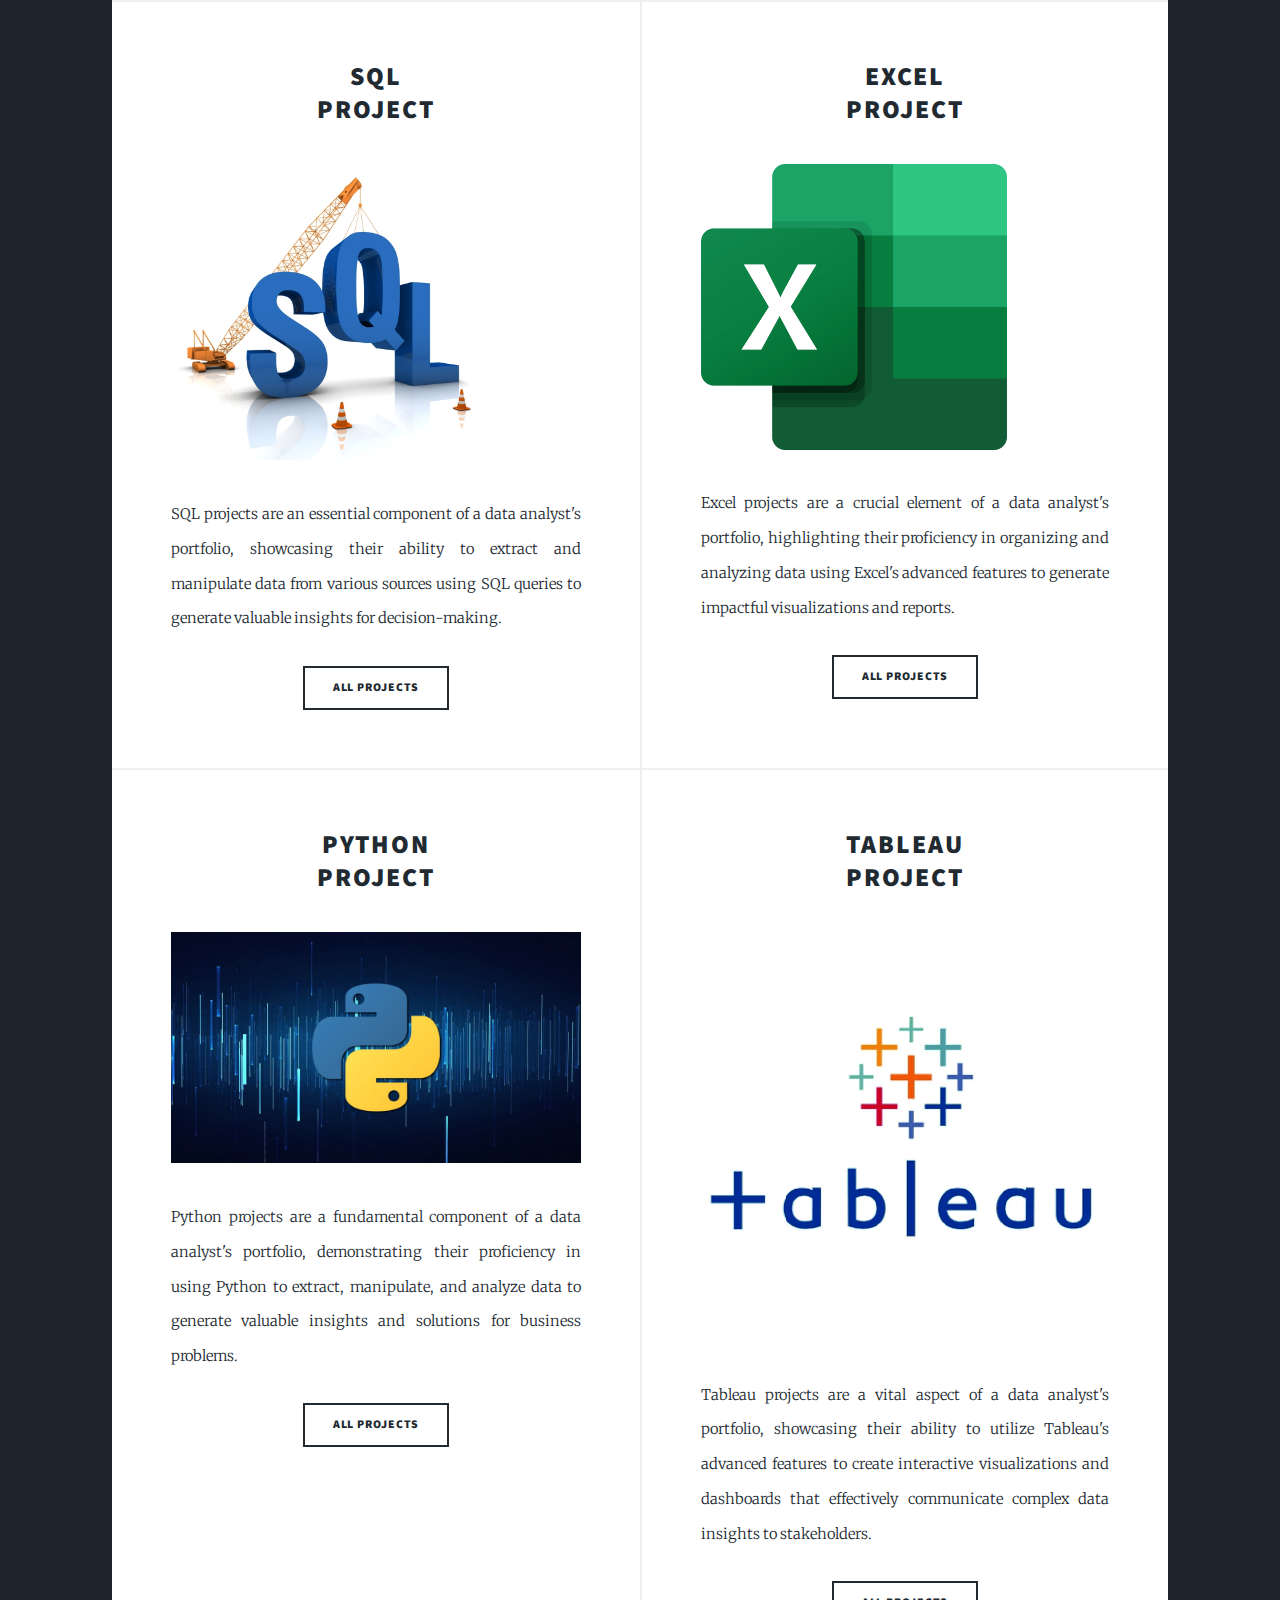
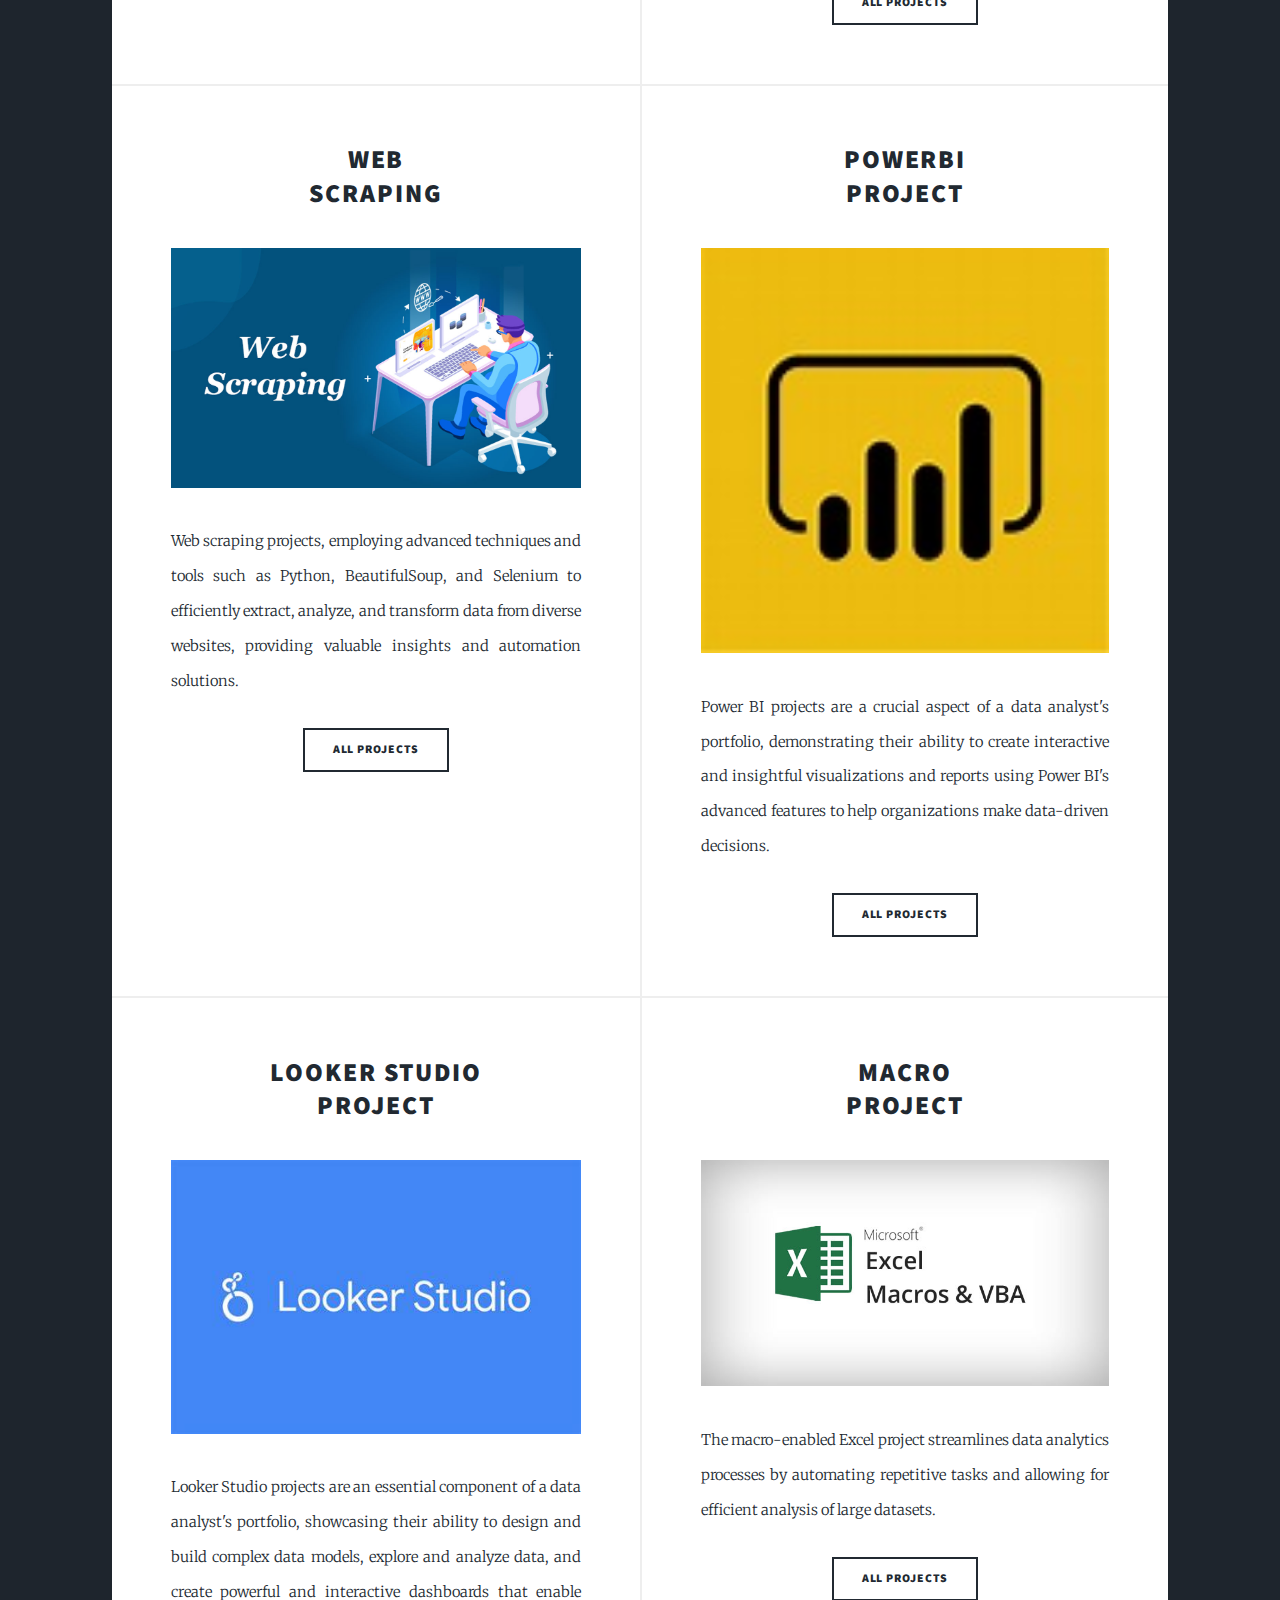
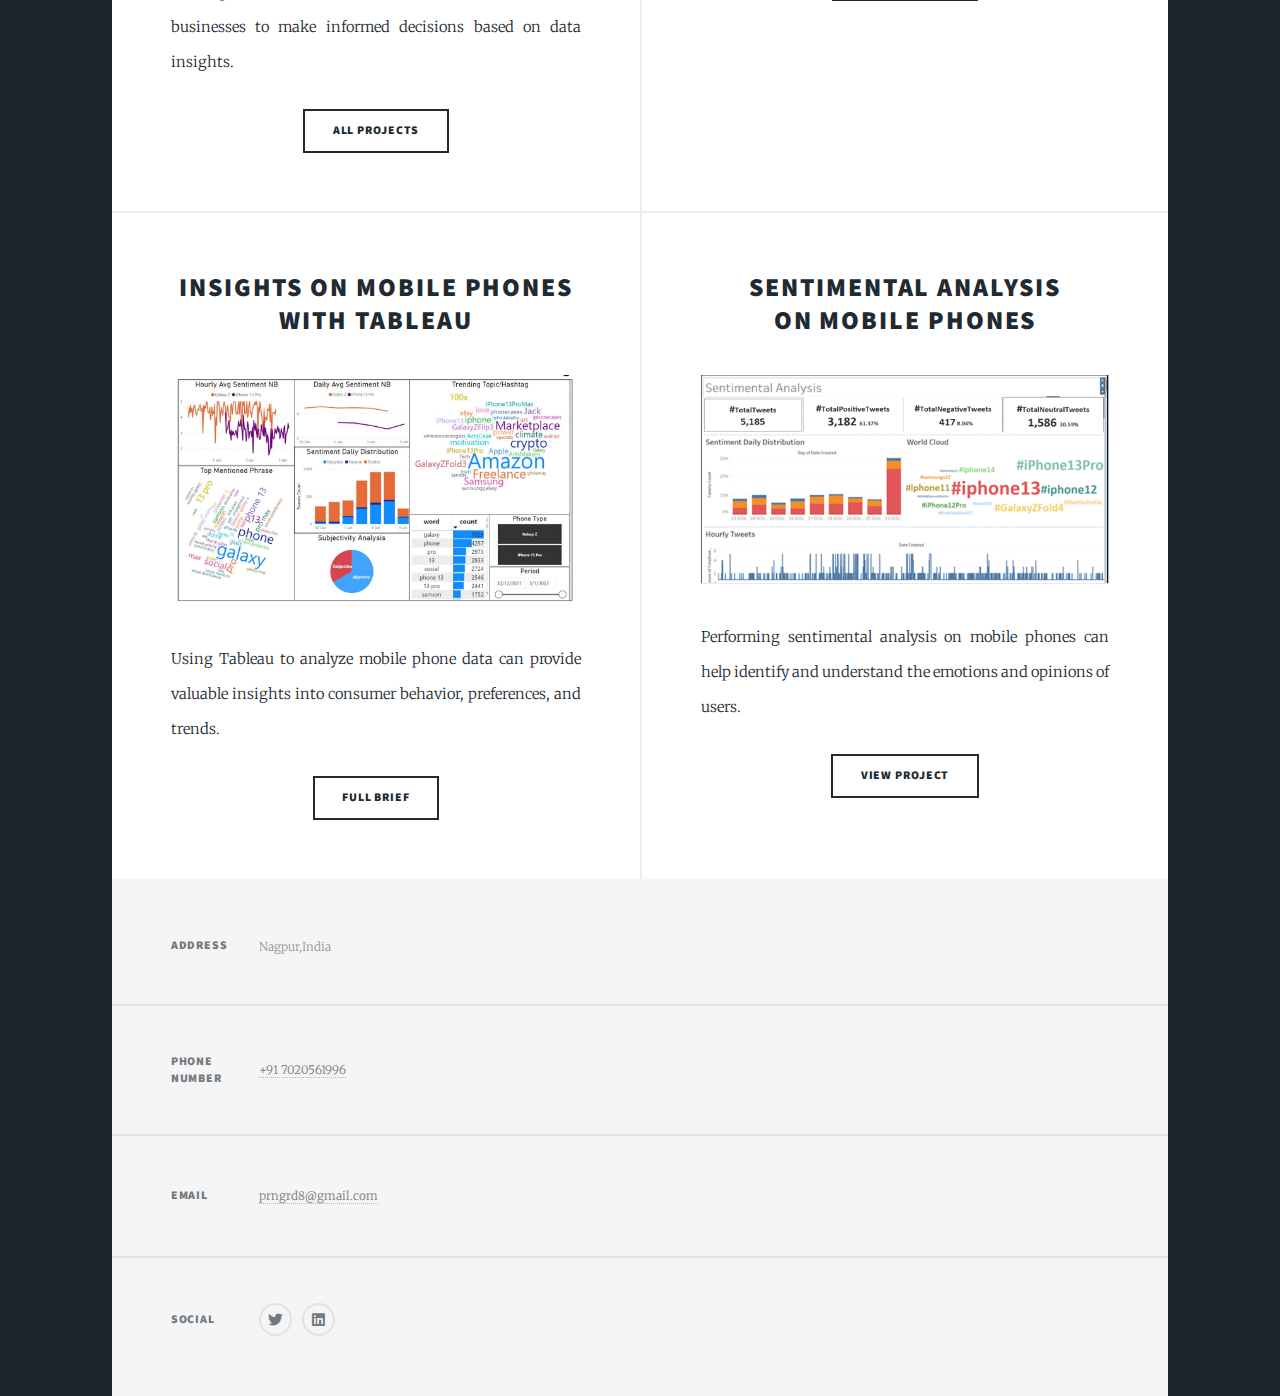
==== commit 44b27d74: "Add files via upload" ====
--- a/index.html
+++ b/index.html
@@ -64,11 +64,9 @@
 									<!-- <span class="date">April 01, 2023</span> -->
 									<h2><a href="#">My<br />
 									Profile</a></h2>
-									<p>As a data analyst with a Master's degree in data science and a passion for deep reinforcement learning, I
-										bring hands-on experience in SQL, PowerBI, Tableau, and Azure to generate actionable insights from
-										complex data. With a track record of excellence, including a merit grade in my Master's degree, I am
-										committed to ongoing learning and professional development to drive success for any data-driven
-										organization.</p>
+									<p>🔍 As a 🔬 data analyst with a 🎓 Master's degree in data science and a passion for deep reinforcement learning, I bring hands-on experience in SQL, PowerBI, Tableau, and Azure to generate actionable insights from complex data. 💡 With a track record of excellence, including a merit grade in my Master's degree, I am committed to ongoing learning and professional development to drive 🚀 success for any data-driven organization. 💪
+
+										<br>Feel free to ask any questions or let me know how I can assist you further! 😊</p>
 								</header>
 								<!-- <a href="#" class="image fit"><img src="images/Myimage1.jpg" alt="" /></a> -->
 								<ul class="actions special">
@@ -204,11 +202,6 @@
 									</ul>
 								</article>
 
-
-
-
-
-
 								<article>
 									<header>
 									<!--	<span class="date">February 01, 2023</span>  -->
@@ -236,21 +229,7 @@
 								
 				
 
-						<!-- Footer -->
-						<!--	<footer>
-								<div class="pagination">
-									
-									<a href="#" class="page active">1</a>
-									<a href="#" class="page">2</a>
-									<a href="#" class="page">3</a>
-									<span class="extra">&hellip;</span>
-									<a href="#" class="page">8</a>
-									<a href="#" class="page">9</a>
-									<a href="#" class="page">10</a>
-									<a href="#" class="next">Next</a>
-								</div>
-							</footer> 
-						-->
+				
 					</div>
 
 				<!-- Footer -->
@@ -323,11 +302,6 @@
 						</section>
 					</footer> 
 
-				<!-- Copyright -->
-
-				<!-- 	<div id="copyright">
-						<ul><li>&copy; Untitled</li><li>Design: <a href="https://html5up.net">HTML5 UP</a></li></ul>
-					</div> -->
 
 			</div>
 
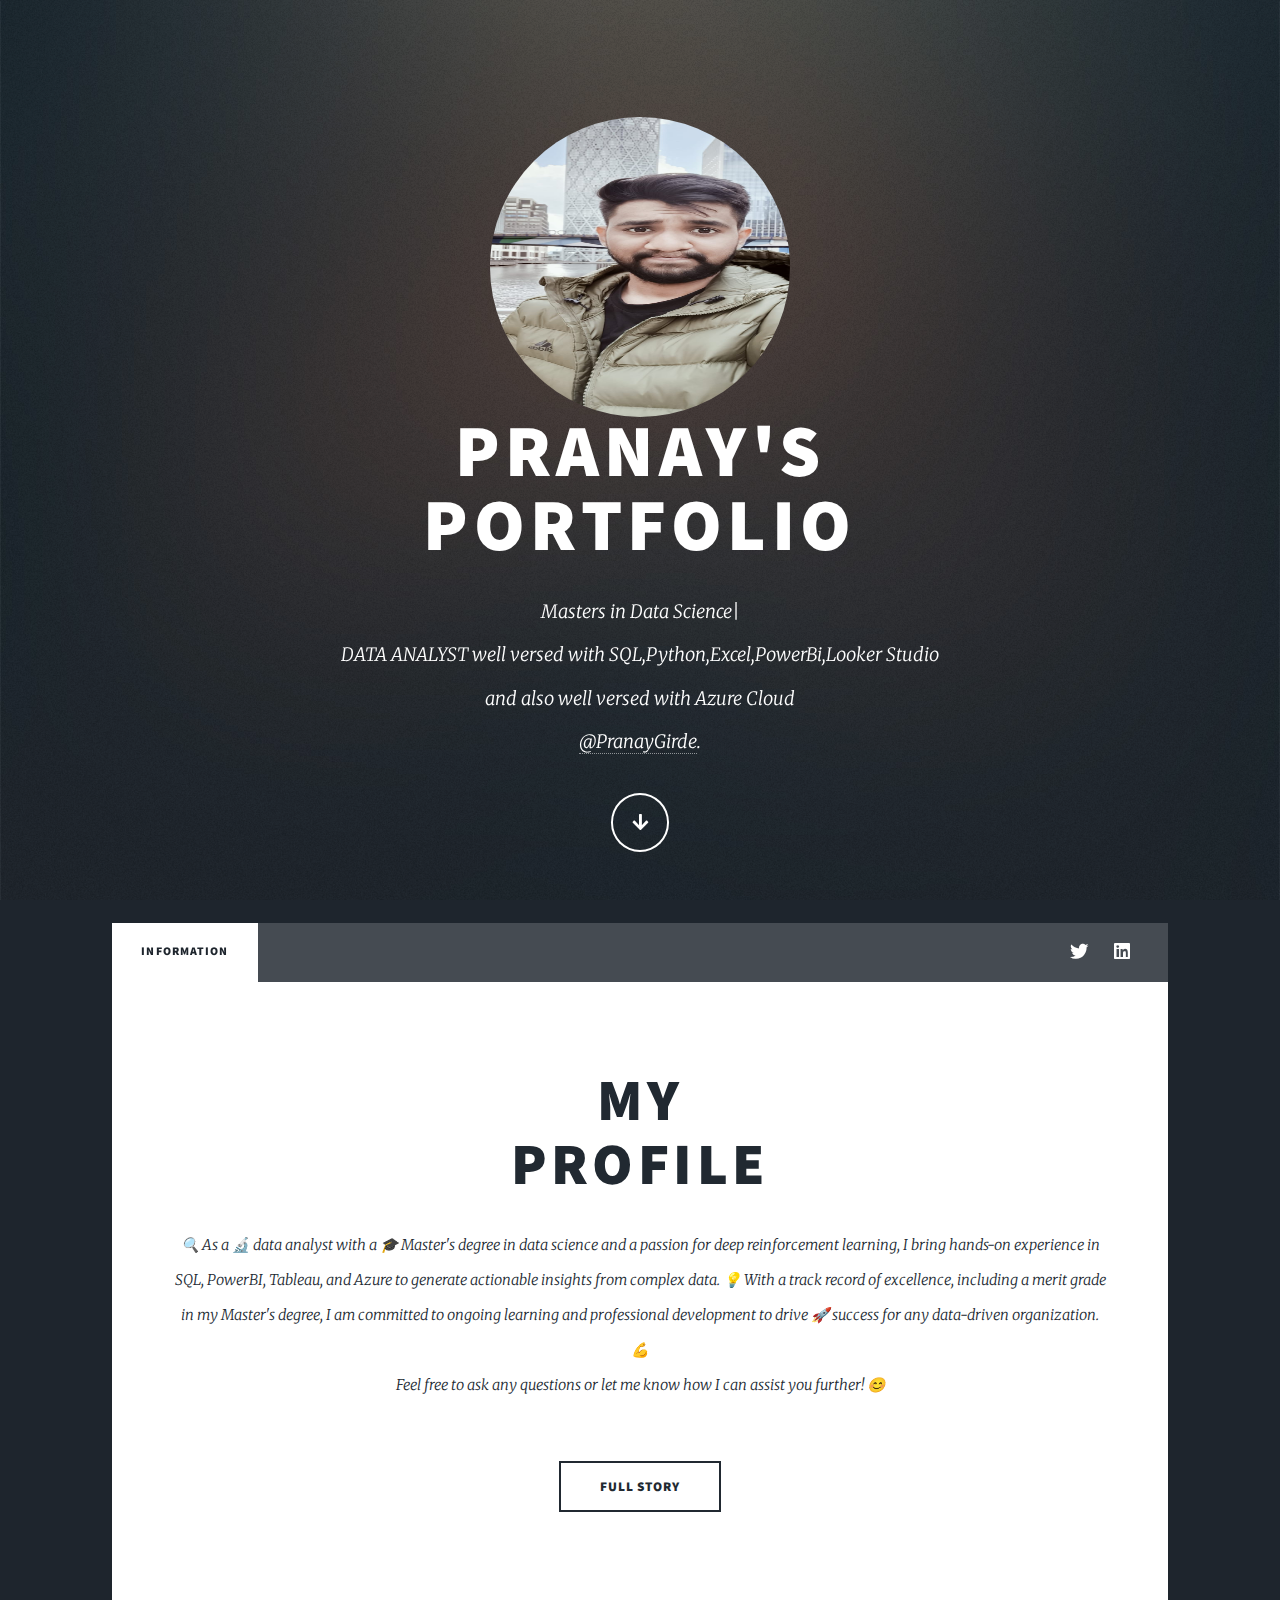
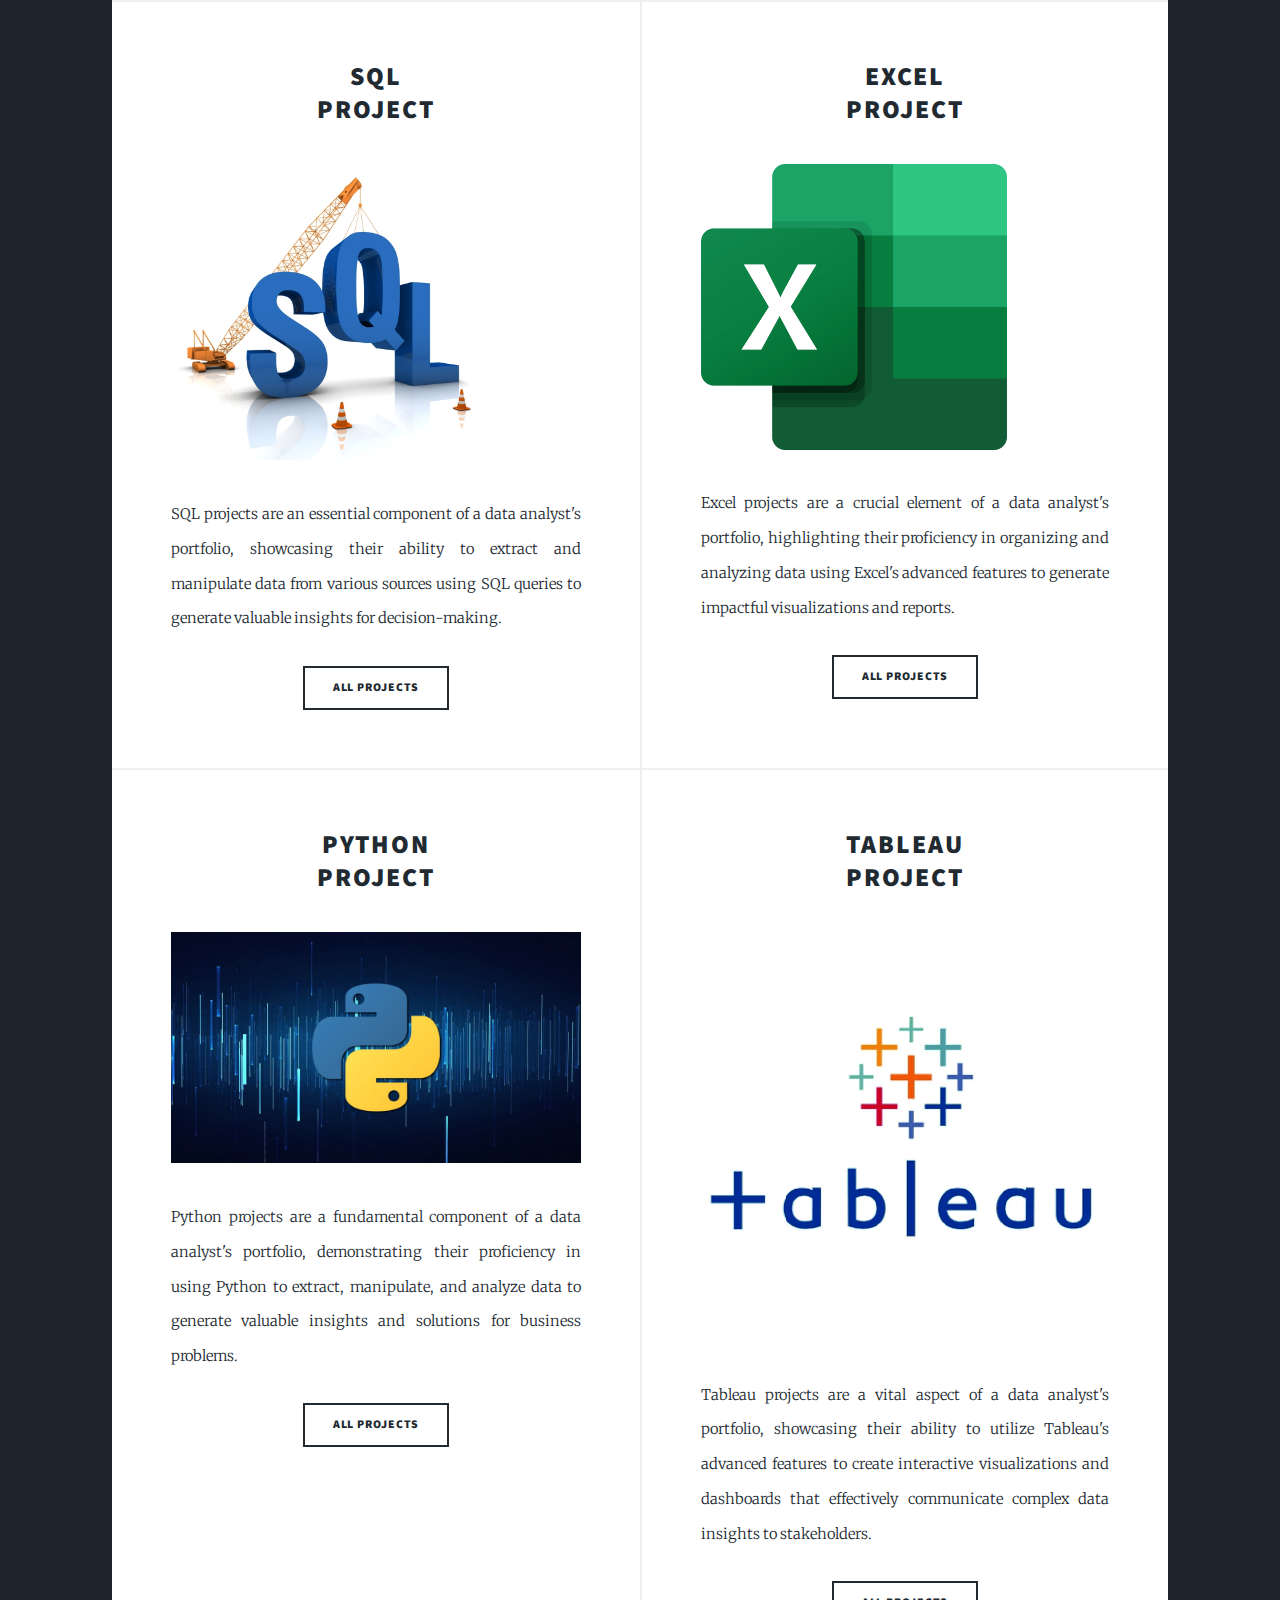
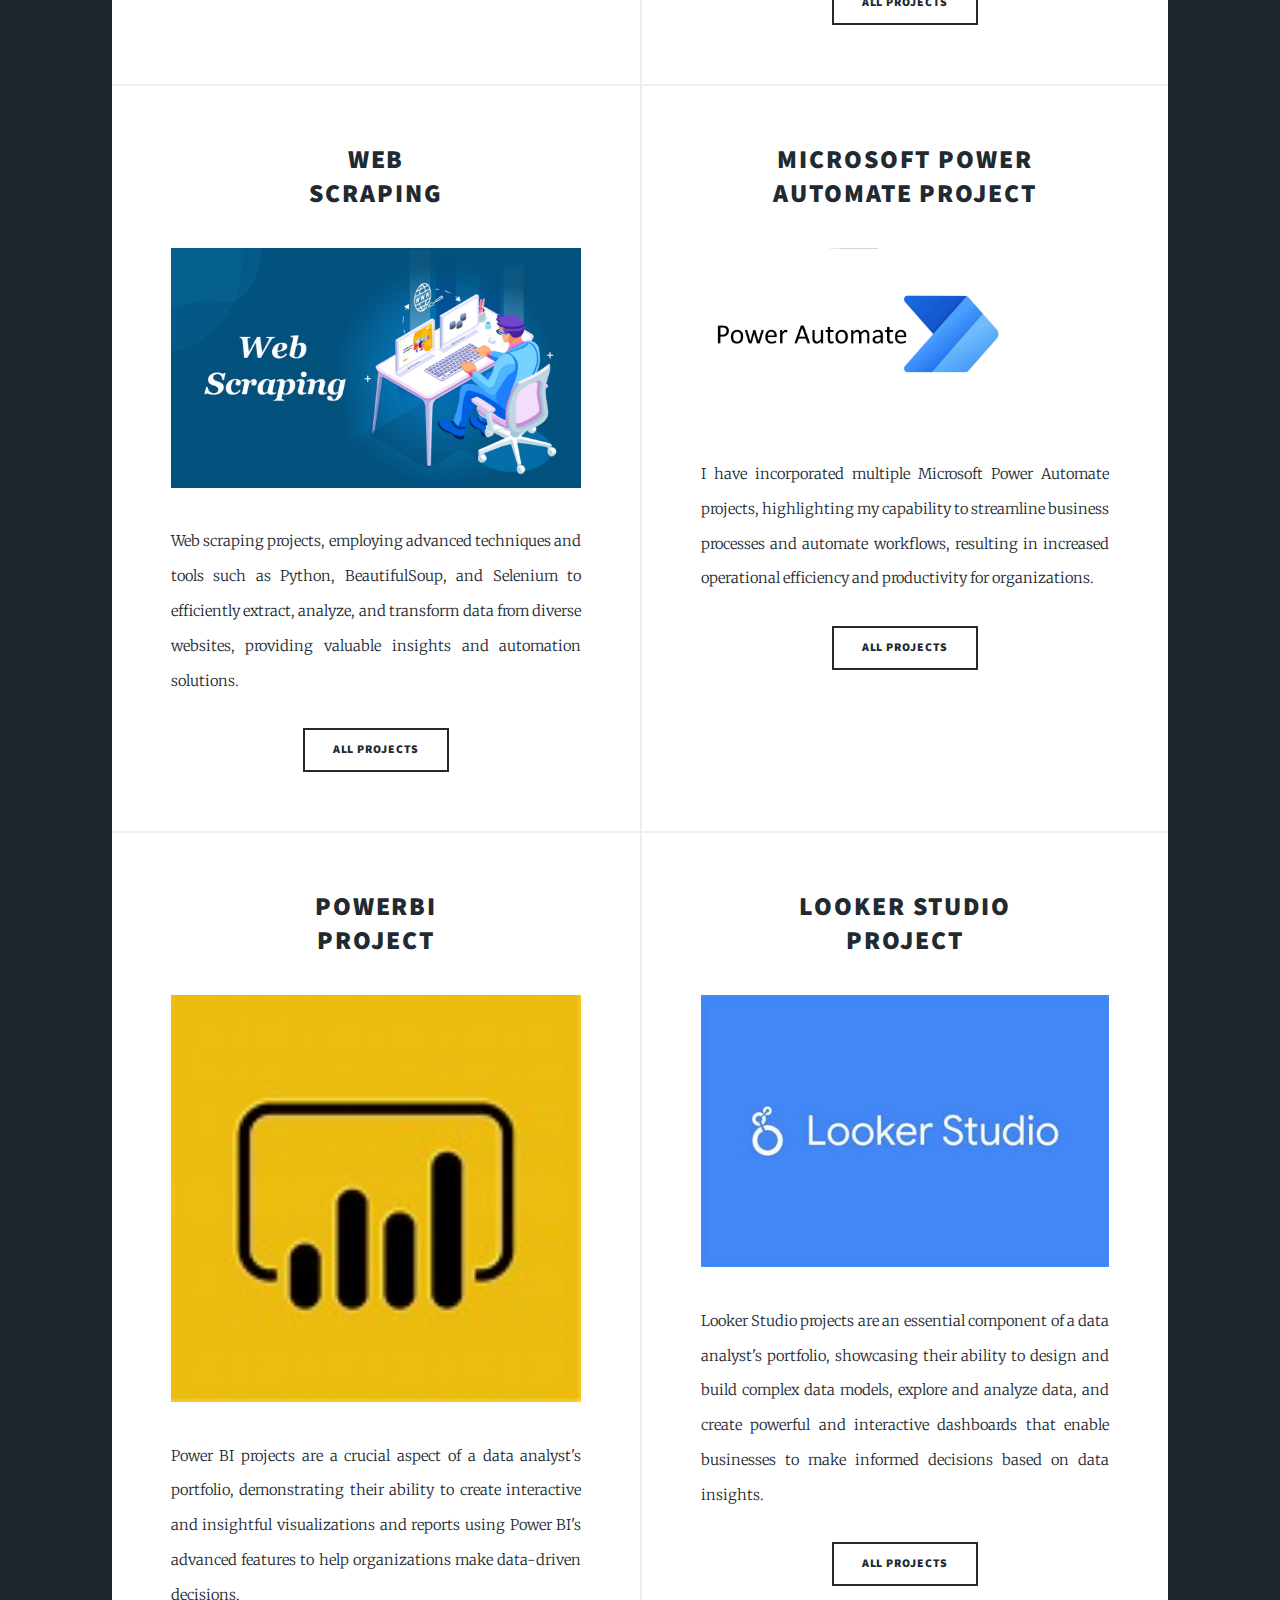
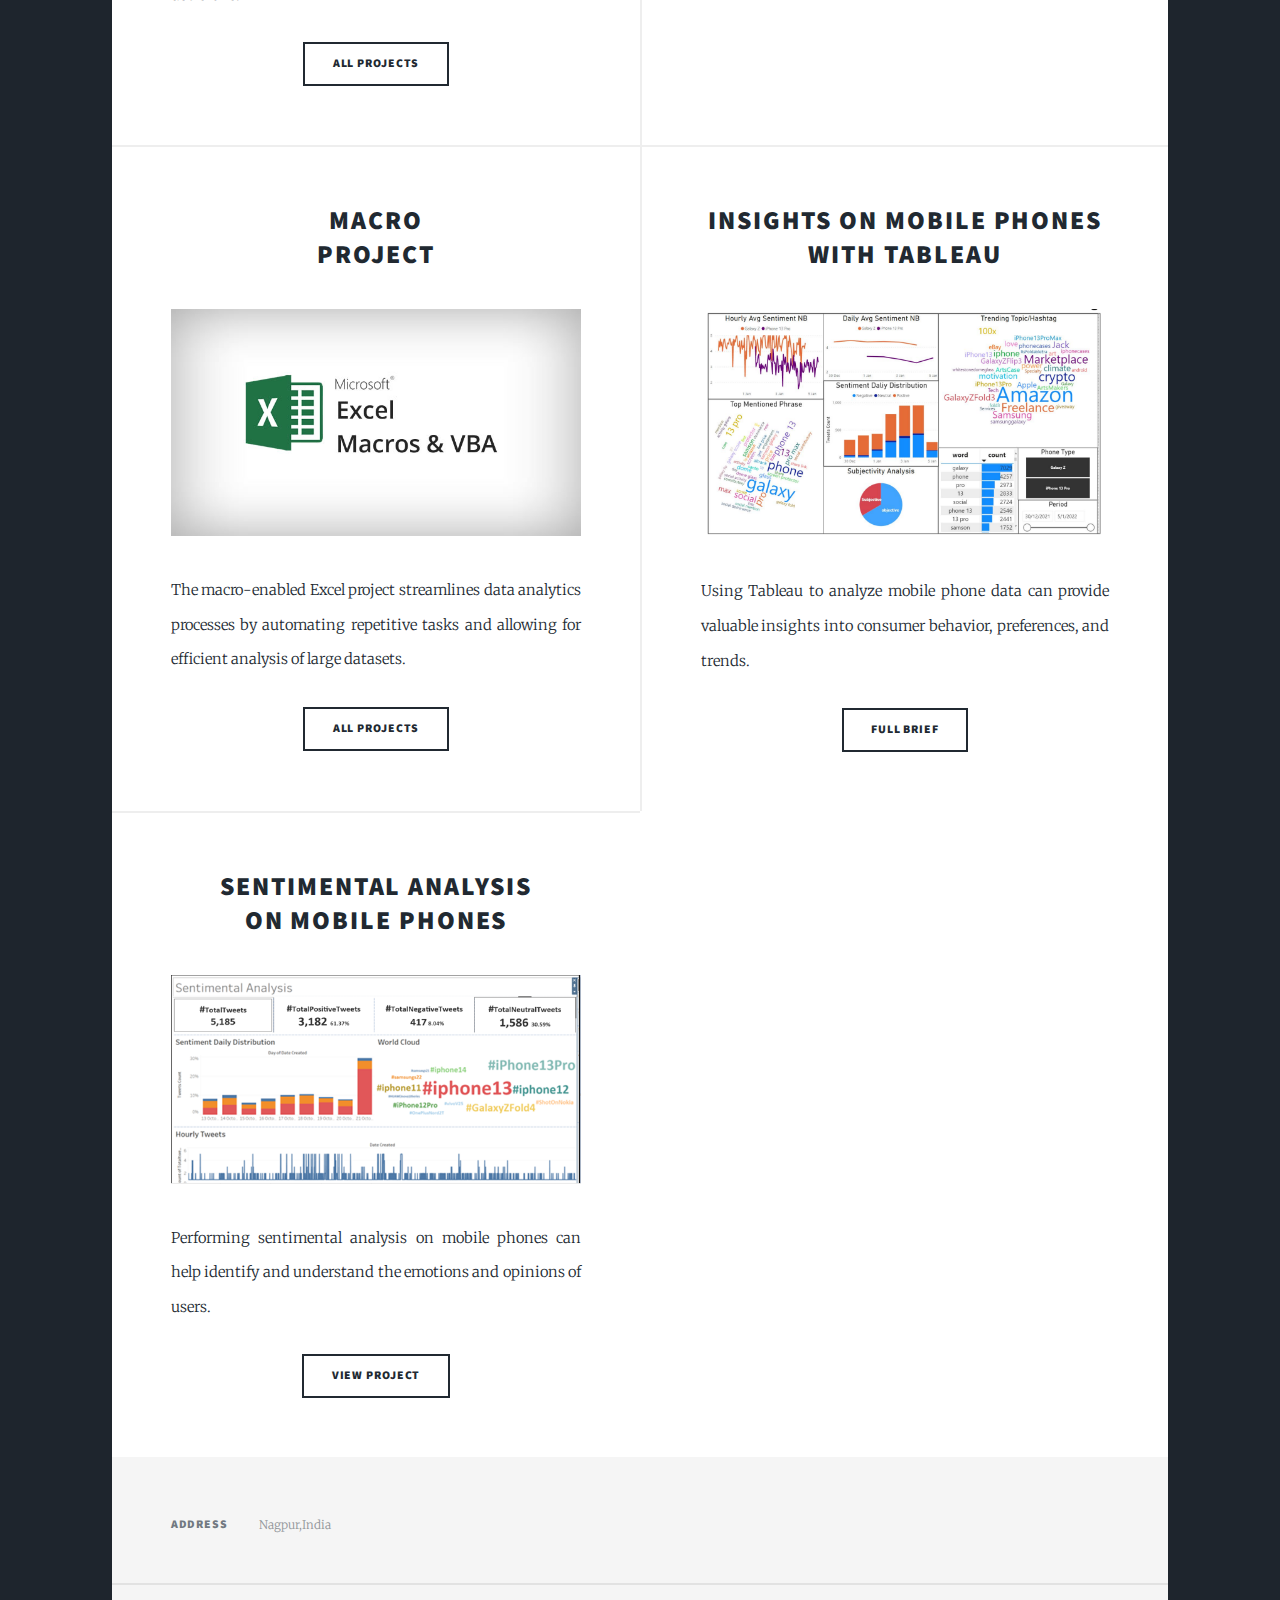
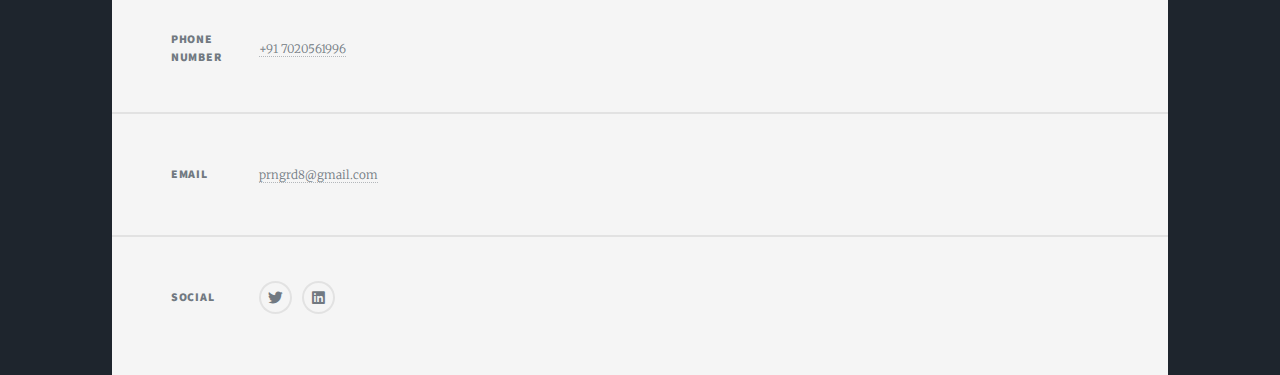
==== commit 4f153585: "Add files via upload" ====
--- a/index.html
+++ b/index.html
@@ -158,6 +158,22 @@
 										<li><a href="WebScraping.html" class="button">All Projects</a></li>
 									</ul>
 								</article>
+
+
+								
+									<article>
+										<header>
+										<!--	<span class="date">January 01, 2023</span> -->
+											<h2><a href="#">Microsoft Power <br />
+											Automate Project</a></h2>
+										</header>
+										<!-- <a href="#" class="image fit"><img src="images/SQL.png" alt="" /></a>  -->
+										<a href="PowerAutomate.html" class="image fit"><img src="images/Power_Automate.jpeg" alt="" style="max-width:75%;"/></a>
+										<p>I have incorporated multiple Microsoft Power Automate projects, highlighting my capability to streamline business processes and automate workflows, resulting in increased operational efficiency and productivity for organizations.</p>
+										<ul class="actions special">
+											<li><a href="PowerAutomate.html" class="button">All Projects</a></li>
+										</ul>
+									</article>
 
 
 
